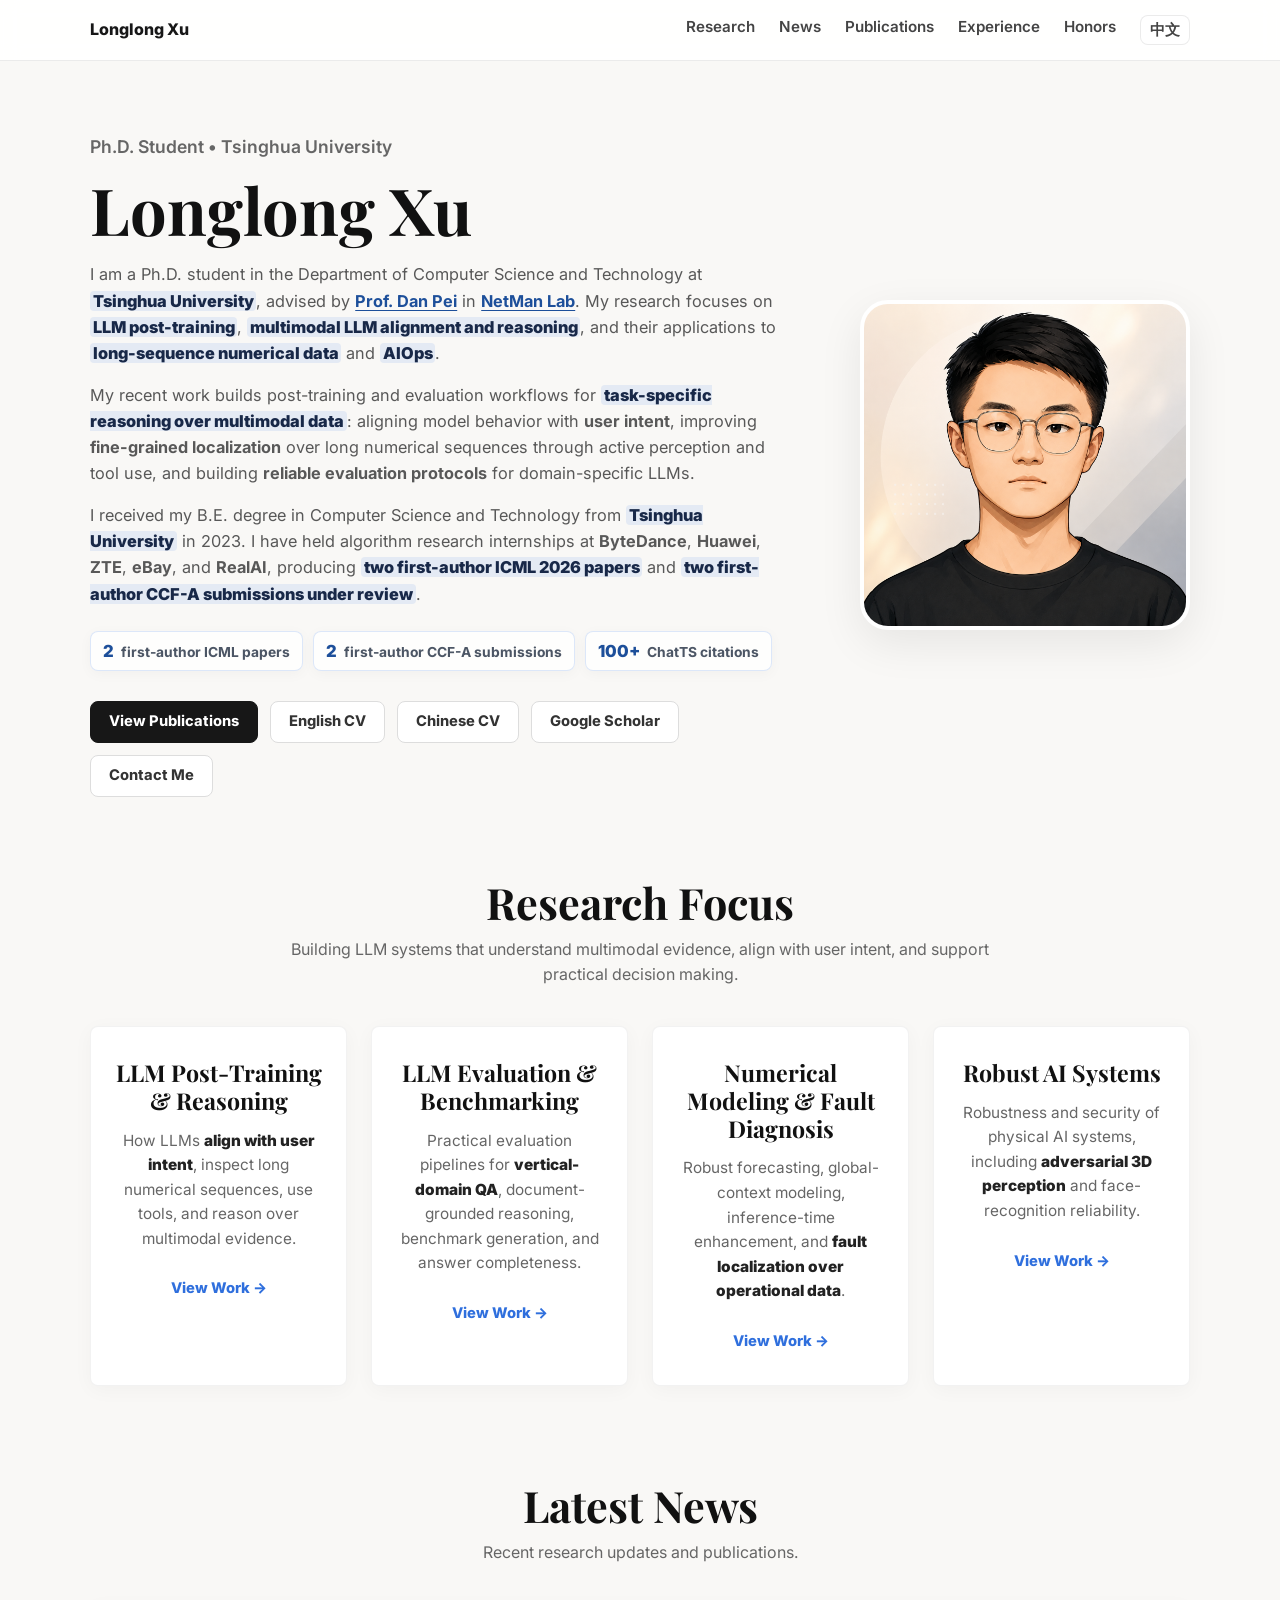
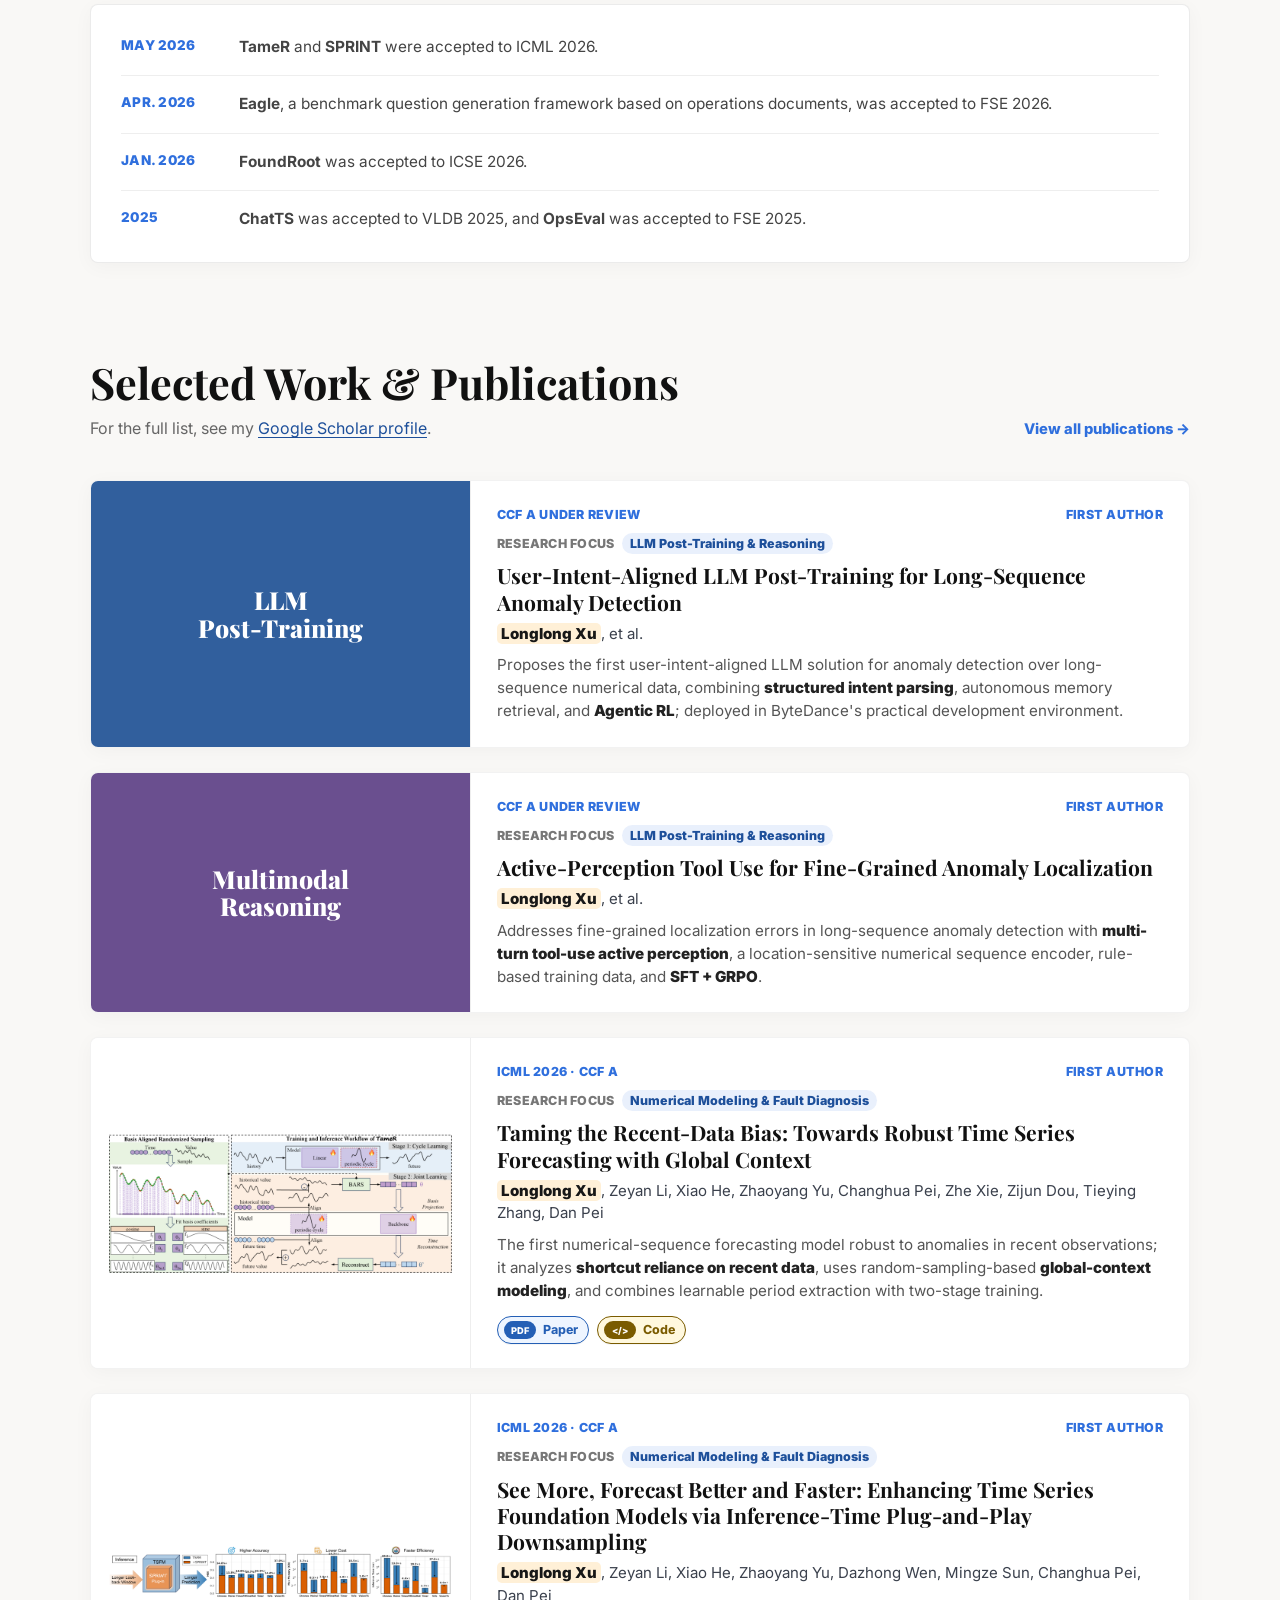
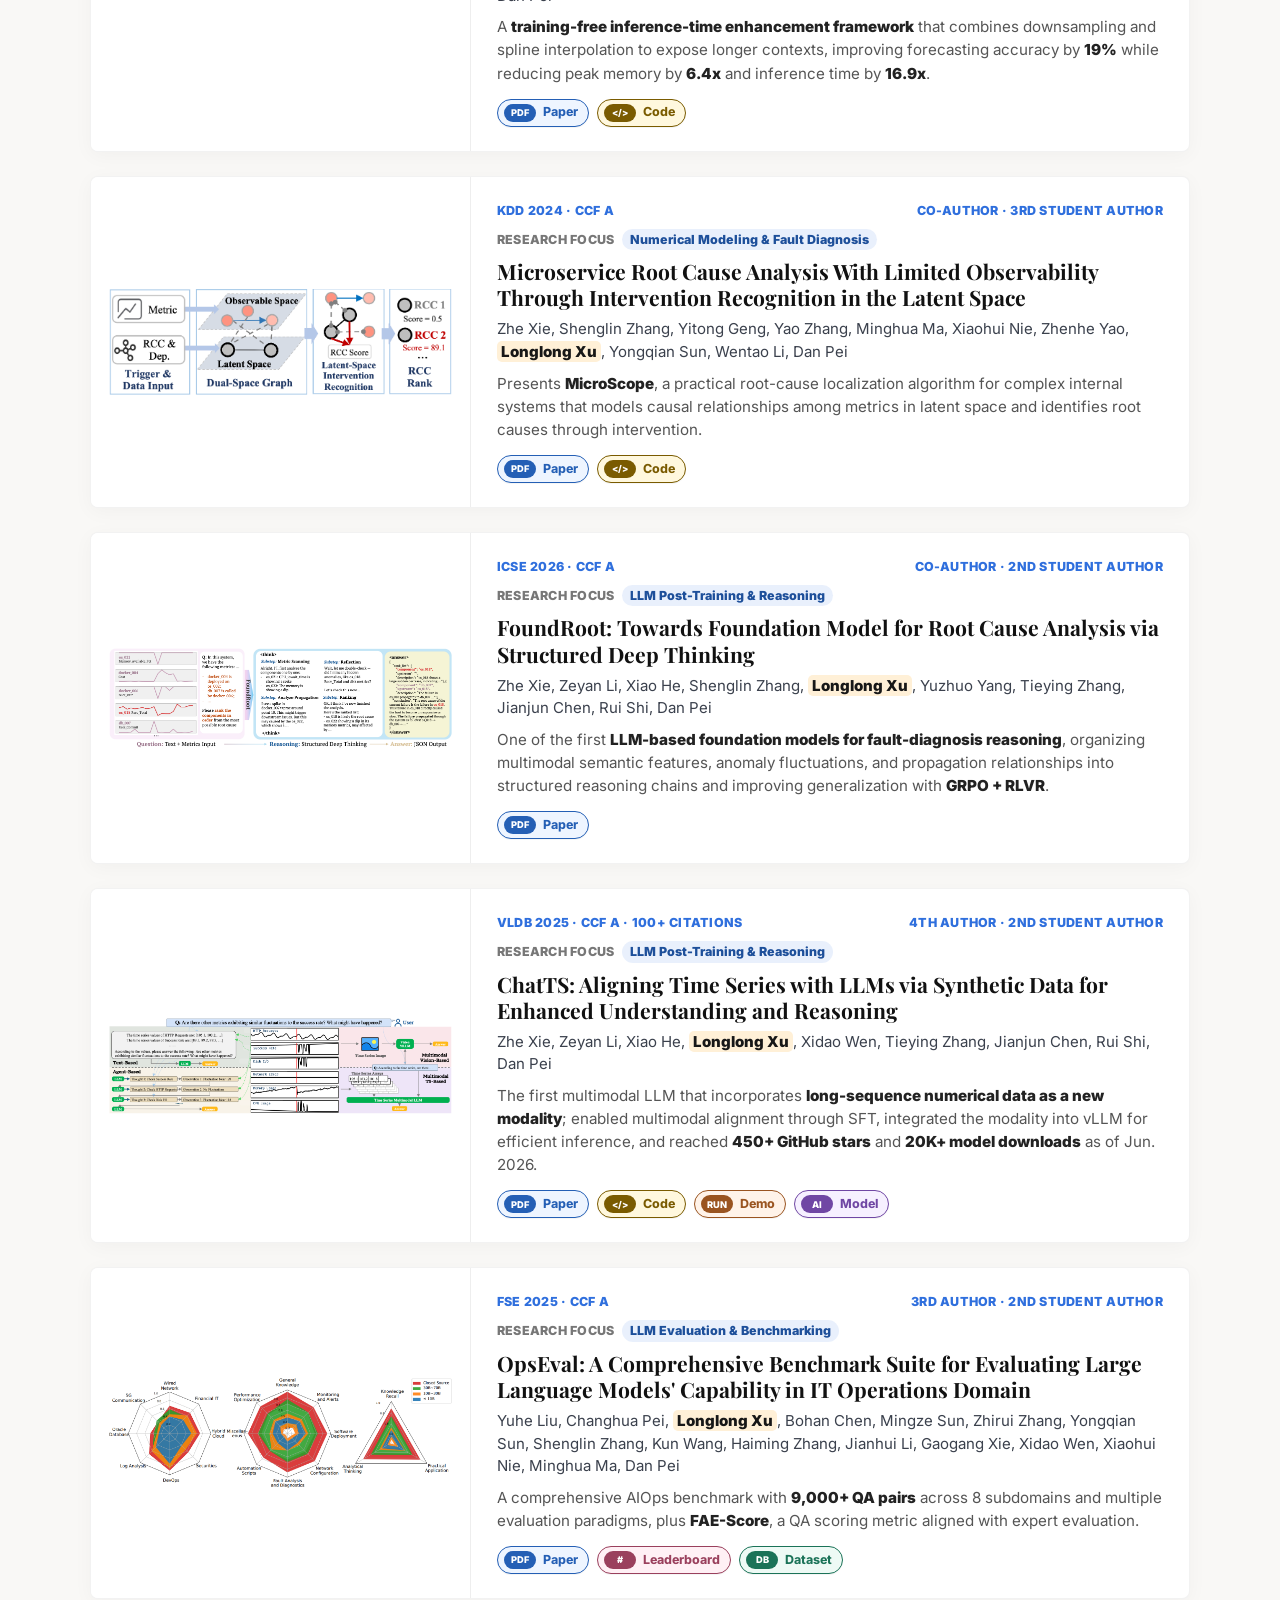
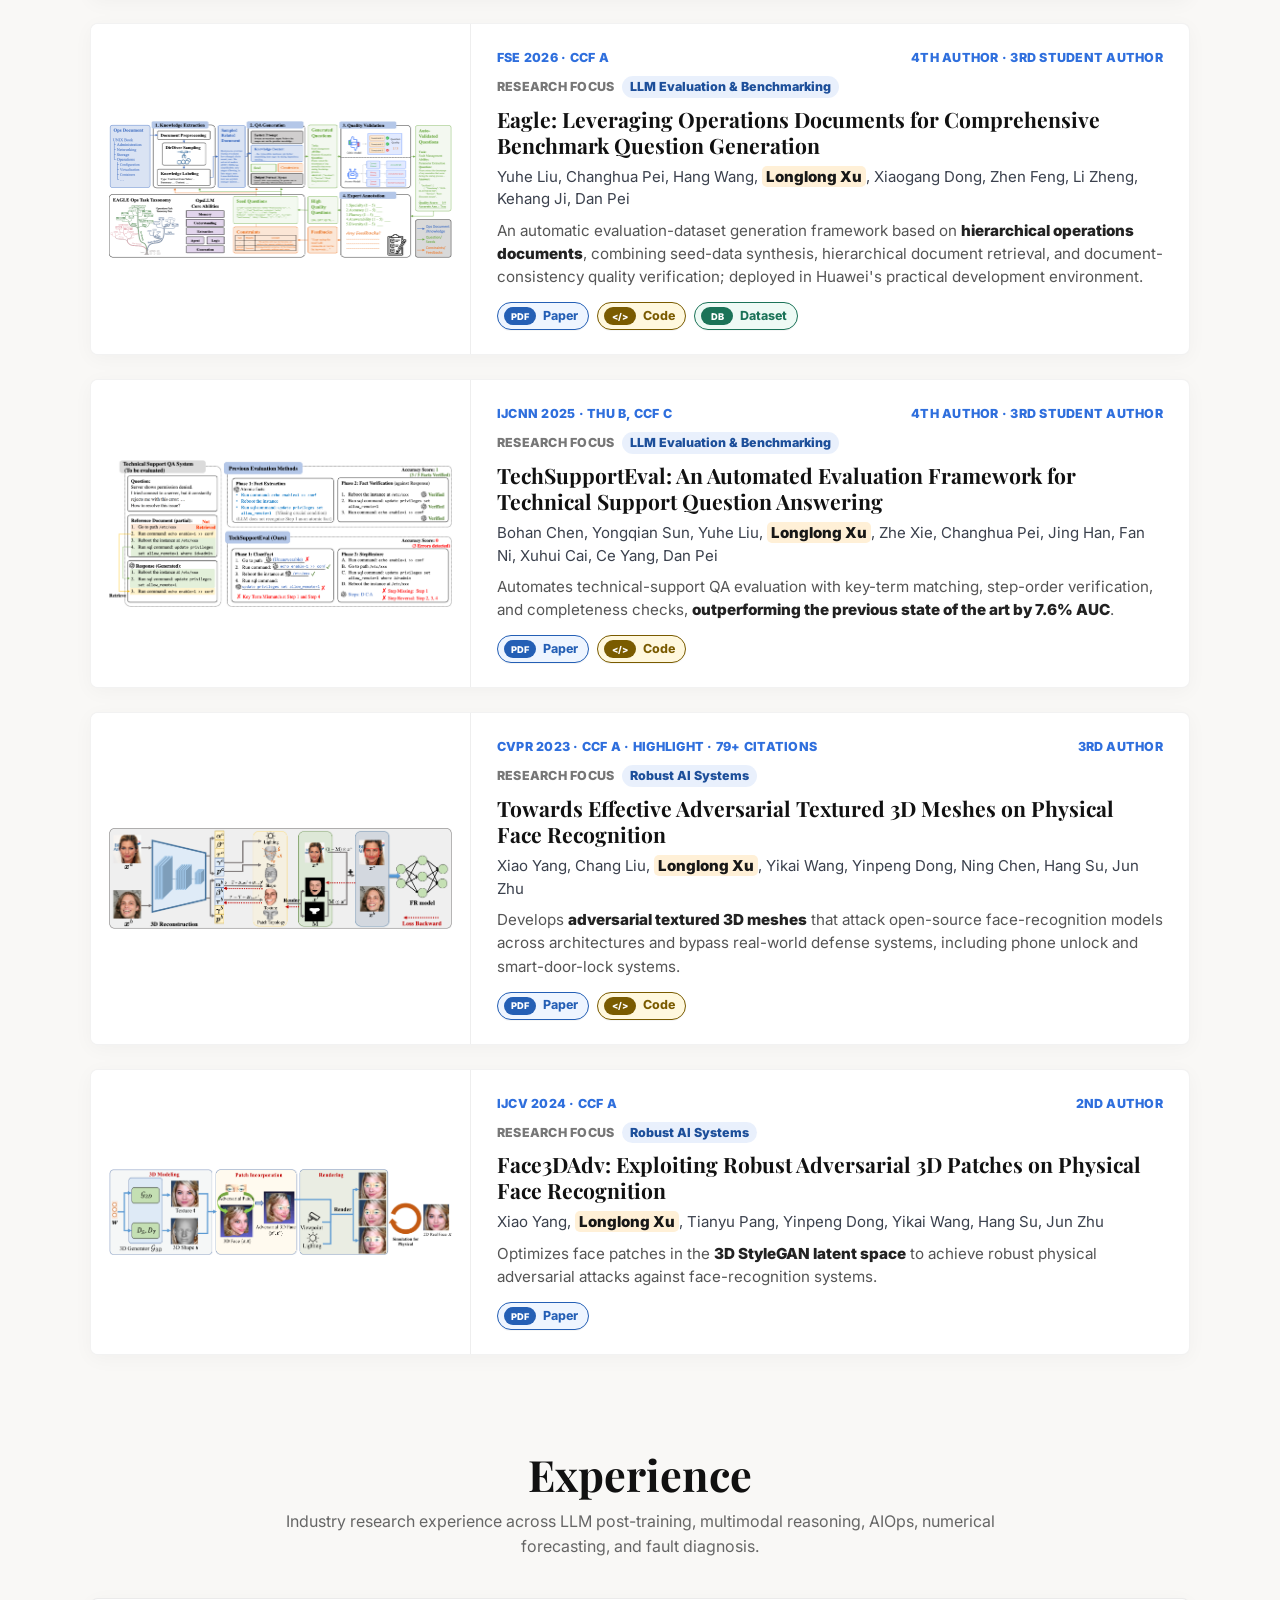
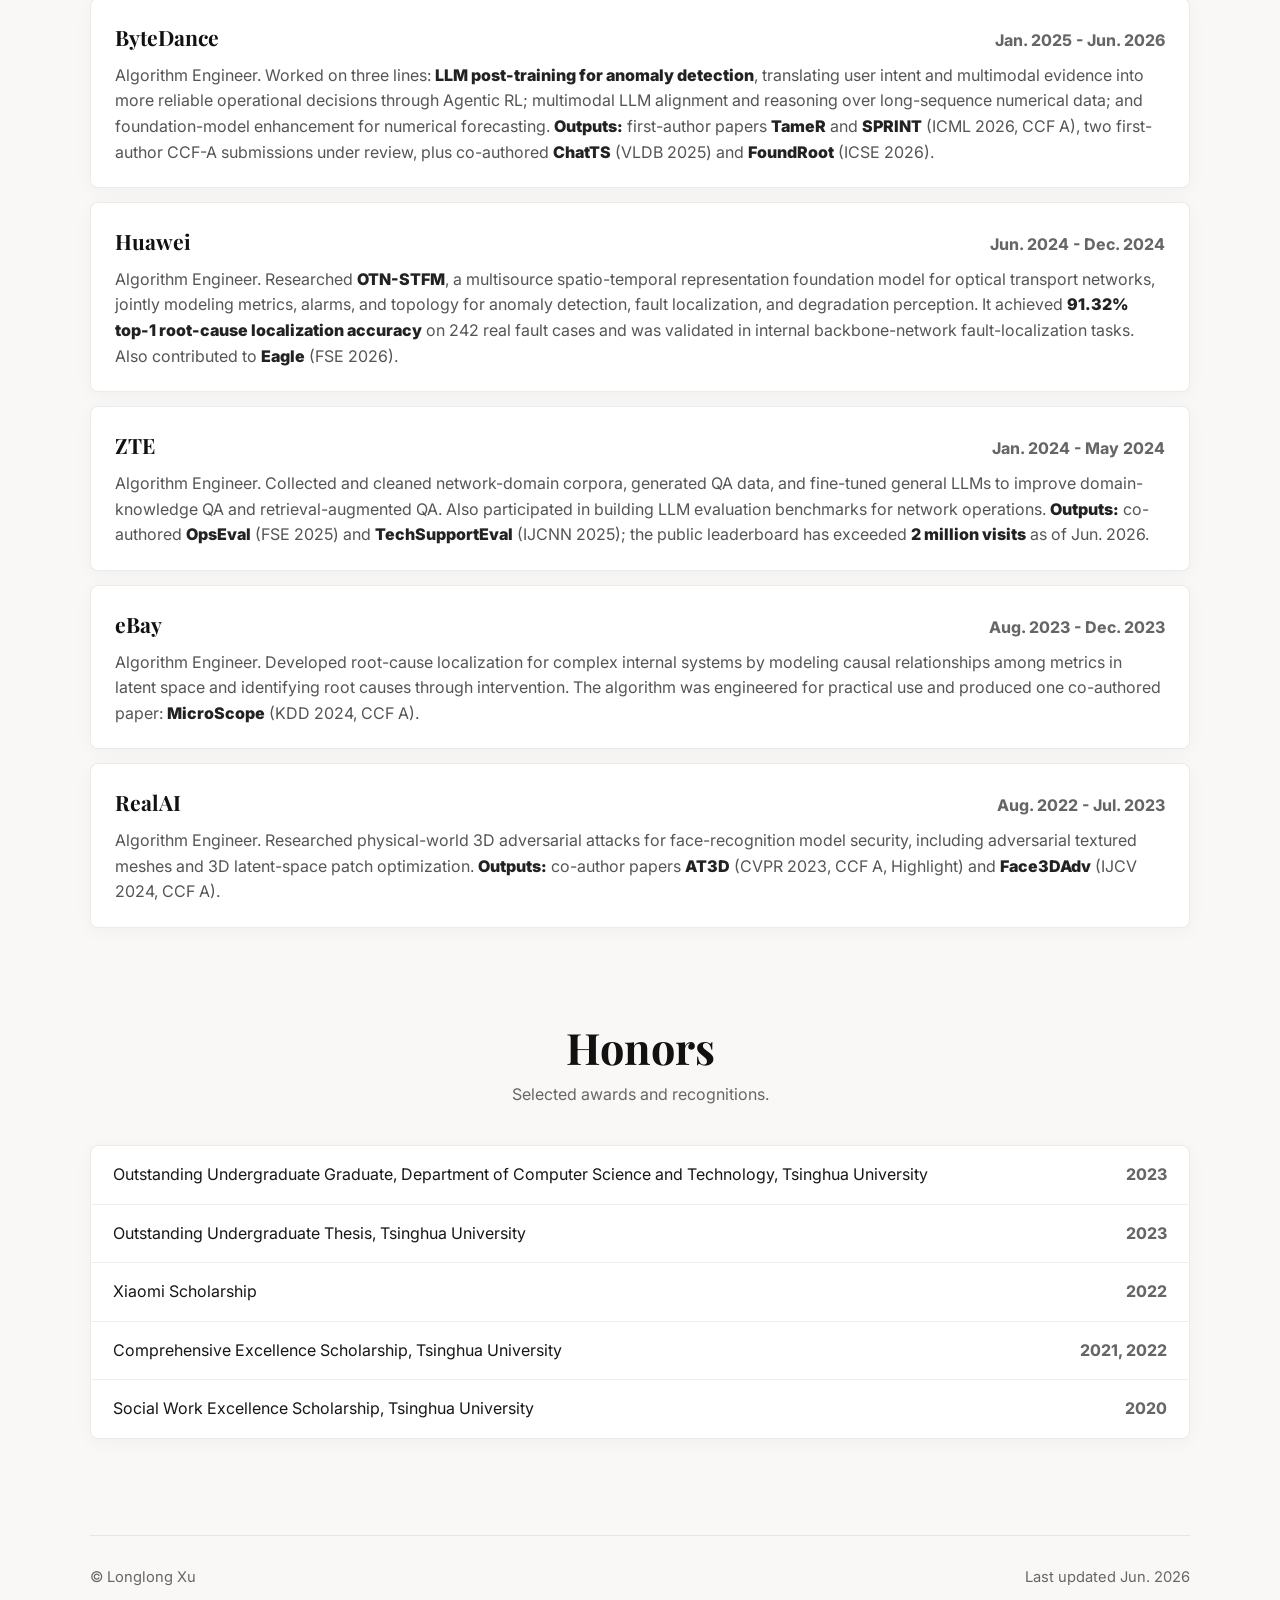
==== index.html @ ac1cf2df "Refine profile wording against resume" ====
<!doctype html>
<html lang="en">
  <head>
    <meta charset="utf-8" />
    <meta name="viewport" content="width=device-width, initial-scale=1" />
    <title>Longlong Xu - Homepage</title>
    <meta
      name="description"
      content="Longlong Xu is a Ph.D. student at Tsinghua University and NetMan Lab, advised by Prof. Dan Pei, working on LLM post-training, multimodal LLM alignment and reasoning, long-sequence numerical data, and AIOps."
    />
    <link rel="preconnect" href="https://fonts.googleapis.com" />
    <link rel="preconnect" href="https://fonts.gstatic.com" crossorigin />
    <link href="https://fonts.googleapis.com/css2?family=Inter:wght@400;500;600;700;800&amp;family=Playfair+Display:wght@700;800;900&amp;display=swap" rel="stylesheet" />
    <link rel="stylesheet" href="styles.css?v=20260619-1" />
  </head>
  <body>
    <header class="site-header">
      <div class="nav-shell">
        <a class="brand" href="#top" aria-label="Longlong Xu home">Longlong Xu</a>
        <nav class="nav" aria-label="Primary navigation">
          <a href="#research">Research</a>
          <a href="#news">News</a>
          <a href="#publications">Publications</a>
          <a href="#experience">Experience</a>
          <a href="#honors">Honors</a>
          <a class="lang-link" href="zh.html">中文</a>
        </nav>
      </div>
    </header>

    <main id="top" class="container">
      <section class="hero">
        <div class="hero-text">
          <span class="hero-subtitle">Ph.D. Student • Tsinghua University</span>
          <h1>Longlong Xu</h1>
          <p class="hero-bio">
            I am a Ph.D. student in the Department of Computer Science and Technology at <strong class="highlight">Tsinghua University</strong>, advised by
            <a href="https://netman.aiops.org/~peidan/"><strong>Prof. Dan Pei</strong></a> in
            <a href="https://netman.aiops.org/"><strong>NetMan Lab</strong></a>. My research focuses on <strong class="highlight">LLM post-training</strong>, <strong class="highlight">multimodal LLM alignment and reasoning</strong>, and their applications to <strong class="highlight">long-sequence numerical data</strong> and <strong class="highlight">AIOps</strong>.
          </p>
          <p class="hero-bio">
            My recent work builds post-training and evaluation workflows for <strong class="highlight">task-specific reasoning over multimodal data</strong>: aligning model behavior with <strong>user intent</strong>, improving <strong>fine-grained localization</strong> over long numerical sequences through active perception and tool use, and building <strong>reliable evaluation protocols</strong> for domain-specific LLMs.
          </p>
          <p class="hero-bio">
            I received my B.E. degree in Computer Science and Technology from <strong class="highlight">Tsinghua University</strong> in 2023. I have held algorithm research internships at <strong>ByteDance</strong>, <strong>Huawei</strong>, <strong>ZTE</strong>, <strong>eBay</strong>, and <strong>RealAI</strong>, producing <strong class="highlight">two first-author ICML 2026 papers</strong> and <strong class="highlight">two first-author CCF-A submissions under review</strong>.
          </p>
          <div class="hero-metrics" aria-label="Research highlights">
            <span><strong>2</strong> first-author ICML papers</span>
            <span><strong>2</strong> first-author CCF-A submissions</span>
            <span><strong>100+</strong> ChatTS citations</span>
          </div>
          <div class="hero-links" aria-label="Profile links">
            <a class="button primary" href="#publications">View Publications</a>
            <a class="button" href="assets/XuLonglong-en_US.pdf">English CV</a>
            <a class="button" href="assets/Xulonglong_zh_CN.pdf">Chinese CV</a>
            <a class="button" href="https://scholar.google.com/citations?user=f_3R4qEAAAAJ&amp;hl=en">Google Scholar</a>
            <a class="button" href="mailto:xll2621922727@gmail.com">Contact Me</a>
          </div>
        </div>
        <figure class="hero-image">
          <img src="assets/avatar.png" alt="Longlong Xu profile photo." />
        </figure>
      </section>

      <section id="research" class="section">
        <div class="section-header research-header">
          <div class="research-copy">
            <h2>Research Focus</h2>
            <p>Building LLM systems that understand multimodal evidence, align with user intent, and support practical decision making.</p>
          </div>
        </div>
        <div class="pillars-grid">
          <article class="pillar-card">
            <h3>LLM Post-Training &amp; Reasoning</h3>
            <p>How LLMs <strong>align with user intent</strong>, inspect long numerical sequences, use tools, and reason over multimodal evidence.</p>
            <a class="pillar-link" href="#pub-post-training">View Work →</a>
          </article>
          <article class="pillar-card">
            <h3>LLM Evaluation &amp; Benchmarking</h3>
            <p>Practical evaluation pipelines for <strong>vertical-domain QA</strong>, document-grounded reasoning, benchmark generation, and answer completeness.</p>
            <a class="pillar-link" href="#pub-llm-evaluation">View Work →</a>
          </article>
          <article class="pillar-card">
            <h3>Numerical Modeling &amp; Fault Diagnosis</h3>
            <p>Robust forecasting, global-context modeling, inference-time enhancement, and <strong>fault localization over operational data</strong>.</p>
            <a class="pillar-link" href="#pub-long-sequence">View Work →</a>
          </article>
          <article class="pillar-card">
            <h3>Robust AI Systems</h3>
            <p>Robustness and security of physical AI systems, including <strong>adversarial 3D perception</strong> and face-recognition reliability.</p>
            <a class="pillar-link" href="#pub-robust-ai">View Work →</a>
          </article>
        </div>
      </section>

      <section id="news" class="section">
        <div class="section-header">
          <h2>Latest News</h2>
          <p>Recent research updates and publications.</p>
        </div>
        <div class="news-box">
          <div class="news-item">
            <span class="news-date">May 2026</span>
            <span class="news-content"><strong>TameR</strong> and <strong>SPRINT</strong> were accepted to ICML 2026.</span>
          </div>
          <div class="news-item">
            <span class="news-date">Apr. 2026</span>
            <span class="news-content"><strong>Eagle</strong>, a benchmark question generation framework based on operations documents, was accepted to FSE 2026.</span>
          </div>
          <div class="news-item">
            <span class="news-date">Jan. 2026</span>
            <span class="news-content"><strong>FoundRoot</strong> was accepted to ICSE 2026.</span>
          </div>
          <div class="news-item">
            <span class="news-date">2025</span>
            <span class="news-content"><strong>ChatTS</strong> was accepted to VLDB 2025, and <strong>OpsEval</strong> was accepted to FSE 2025.</span>
          </div>
        </div>
      </section>

      <section id="publications" class="section">
        <div class="section-header split">
          <div>
            <h2>Selected Work &amp; Publications</h2>
            <p>For the full list, see my <a href="https://scholar.google.com/citations?user=f_3R4qEAAAAJ&amp;hl=en">Google Scholar profile</a>.</p>
          </div>
          <a class="section-action" href="https://scholar.google.com/citations?user=f_3R4qEAAAAJ&amp;hl=en">View all publications →</a>
        </div>

        <div class="paper-list">
          <article class="paper-card" id="pub-post-training">
            <div class="card-thumb tone-blue"><span>LLM<br />Post-Training</span></div>
            <div class="card-content">
              <div class="meta-row"><span>CCF A under review</span><span>First author</span></div>
              <p class="focus-line"><span>Research Focus</span><a href="#research">LLM Post-Training &amp; Reasoning</a></p>
              <h3>User-Intent-Aligned LLM Post-Training for Long-Sequence Anomaly Detection</h3>
              <p class="authors"><strong class="me">Longlong Xu</strong>, et al.</p>
              <p class="paper-desc">Proposes the first user-intent-aligned LLM solution for anomaly detection over long-sequence numerical data, combining <strong>structured intent parsing</strong>, autonomous memory retrieval, and <strong>Agentic RL</strong>; deployed in ByteDance's practical development environment.</p>
            </div>
          </article>

          <article class="paper-card">
            <div class="card-thumb tone-purple"><span>Multimodal<br />Reasoning</span></div>
            <div class="card-content">
              <div class="meta-row"><span>CCF A under review</span><span>First author</span></div>
              <p class="focus-line"><span>Research Focus</span><a href="#research">LLM Post-Training &amp; Reasoning</a></p>
              <h3>Active-Perception Tool Use for Fine-Grained Anomaly Localization</h3>
              <p class="authors"><strong class="me">Longlong Xu</strong>, et al.</p>
              <p class="paper-desc">Addresses fine-grained localization errors in long-sequence anomaly detection with <strong>multi-turn tool-use active perception</strong>, a location-sensitive numerical sequence encoder, rule-based training data, and <strong>SFT + GRPO</strong>.</p>
            </div>
          </article>

          <article class="paper-card" id="pub-long-sequence">
            <div class="card-thumb"><img src="assets/publications/generated/tamer.png" alt="TameR paper figure." /></div>
            <div class="card-content">
              <div class="meta-row"><span>ICML 2026 · CCF A</span><span>First author</span></div>
              <p class="focus-line"><span>Research Focus</span><a href="#research">Numerical Modeling &amp; Fault Diagnosis</a></p>
              <h3>Taming the Recent-Data Bias: Towards Robust Time Series Forecasting with Global Context</h3>
              <p class="authors"><strong class="me">Longlong Xu</strong>, Zeyan Li, Xiao He, Zhaoyang Yu, Changhua Pei, Zhe Xie, Zijun Dou, Tieying Zhang, Dan Pei</p>
              <p class="paper-desc">The first numerical-sequence forecasting model robust to anomalies in recent observations; it analyzes <strong>shortcut reliance on recent data</strong>, uses random-sampling-based <strong>global-context modeling</strong>, and combines learnable period extraction with two-stage training.</p>
              <p class="pub-links"><a class="link-paper" href="https://netman.aiops.org/wp-content/uploads/2026/05/ICML26_TameR_20260520.pdf">Paper</a><a class="link-code" href="https://github.com/NetManAIOps/TameR">Code</a></p>
            </div>
          </article>

          <article class="paper-card">
            <div class="card-thumb"><img src="assets/publications/generated/sprint.png" alt="SPRINT paper figure." /></div>
            <div class="card-content">
              <div class="meta-row"><span>ICML 2026 · CCF A</span><span>First author</span></div>
              <p class="focus-line"><span>Research Focus</span><a href="#research">Numerical Modeling &amp; Fault Diagnosis</a></p>
              <h3>See More, Forecast Better and Faster: Enhancing Time Series Foundation Models via Inference-Time Plug-and-Play Downsampling</h3>
              <p class="authors"><strong class="me">Longlong Xu</strong>, Zeyan Li, Xiao He, Zhaoyang Yu, Dazhong Wen, Mingze Sun, Changhua Pei, Dan Pei</p>
              <p class="paper-desc">A <strong>training-free inference-time enhancement framework</strong> that combines downsampling and spline interpolation to expose longer contexts, improving forecasting accuracy by <strong>19%</strong> while reducing peak memory by <strong>6.4x</strong> and inference time by <strong>16.9x</strong>.</p>
              <p class="pub-links"><a class="link-paper" href="https://netman.aiops.org/wp-content/uploads/2026/05/ICML26_SPRINT_20260522.pdf">Paper</a><a class="link-code" href="https://github.com/NetManAIOps/SPRINT">Code</a></p>
            </div>
          </article>

          <article class="paper-card">
            <div class="card-thumb"><img src="assets/publications/generated/latentscope.png" alt="MicroScope root-cause localization framework figure." /></div>
            <div class="card-content">
              <div class="meta-row"><span>KDD 2024 · CCF A</span><span>Co-author · 3rd student author</span></div>
              <p class="focus-line"><span>Research Focus</span><a href="#research">Numerical Modeling &amp; Fault Diagnosis</a></p>
              <h3>Microservice Root Cause Analysis With Limited Observability Through Intervention Recognition in the Latent Space</h3>
              <p class="authors">Zhe Xie, Shenglin Zhang, Yitong Geng, Yao Zhang, Minghua Ma, Xiaohui Nie, Zhenhe Yao, <strong class="me">Longlong Xu</strong>, Yongqian Sun, Wentao Li, Dan Pei</p>
              <p class="paper-desc">Presents <strong>MicroScope</strong>, a practical root-cause localization algorithm for complex internal systems that models causal relationships among metrics in latent space and identifies root causes through intervention.</p>
              <p class="pub-links"><a class="link-paper" href="https://netman.aiops.org/wp-content/uploads/2024/07/LatentScope_CameraReady_final.pdf">Paper</a><a class="link-code" href="https://github.com/NetManAIOps/LatentScope">Code</a></p>
            </div>
          </article>

          <article class="paper-card">
            <div class="card-thumb"><img src="assets/publications/generated/foundroot.png" alt="FoundRoot structured deep thinking figure." /></div>
            <div class="card-content">
              <div class="meta-row"><span>ICSE 2026 · CCF A</span><span>Co-author · 2nd student author</span></div>
              <p class="focus-line"><span>Research Focus</span><a href="#research">LLM Post-Training &amp; Reasoning</a></p>
              <h3>FoundRoot: Towards Foundation Model for Root Cause Analysis via Structured Deep Thinking</h3>
              <p class="authors">Zhe Xie, Zeyan Li, Xiao He, Shenglin Zhang, <strong class="me">Longlong Xu</strong>, Yuzhuo Yang, Tieying Zhang, Jianjun Chen, Rui Shi, Dan Pei</p>
              <p class="paper-desc">One of the first <strong>LLM-based foundation models for fault-diagnosis reasoning</strong>, organizing multimodal semantic features, anomaly fluctuations, and propagation relationships into structured reasoning chains and improving generalization with <strong>GRPO + RLVR</strong>.</p>
              <p class="pub-links"><a class="link-paper" href="https://netman.aiops.org/wp-content/uploads/2026/01/foundroot_camera_ready.pdf">Paper</a></p>
            </div>
          </article>

          <article class="paper-card">
            <div class="card-thumb"><img src="assets/publications/generated/chatts.png" alt="ChatTS time-series multimodal LLM figure." /></div>
            <div class="card-content">
              <div class="meta-row"><span>VLDB 2025 · CCF A · 100+ citations</span><span>4th author · 2nd student author</span></div>
              <p class="focus-line"><span>Research Focus</span><a href="#research">LLM Post-Training &amp; Reasoning</a></p>
              <h3>ChatTS: Aligning Time Series with LLMs via Synthetic Data for Enhanced Understanding and Reasoning</h3>
              <p class="authors">Zhe Xie, Zeyan Li, Xiao He, <strong class="me">Longlong Xu</strong>, Xidao Wen, Tieying Zhang, Jianjun Chen, Rui Shi, Dan Pei</p>
              <p class="paper-desc">The first multimodal LLM that incorporates <strong>long-sequence numerical data as a new modality</strong>; enabled multimodal alignment through SFT, integrated the modality into vLLM for efficient inference, and reached <strong>450+ GitHub stars</strong> and <strong>20K+ model downloads</strong> as of Jun. 2026.</p>
              <p class="pub-links"><a class="link-paper" href="https://netman.aiops.org/wp-content/uploads/2025/05/VLDB_2025_Camera_Ready-1.pdf">Paper</a><a class="link-code" href="https://github.com/NetManAIOps/ChatTS">Code</a><a class="link-demo" href="https://huggingface.co/spaces/xiezhe22/ChatTS">Demo</a><a class="link-model" href="https://huggingface.co/bytedance-research/ChatTS-14B">Model</a></p>
            </div>
          </article>

          <article class="paper-card" id="pub-llm-evaluation">
            <div class="card-thumb"><img src="assets/publications/generated/opseval.png" alt="OpsEval framework figure." /></div>
            <div class="card-content">
              <div class="meta-row"><span>FSE 2025 · CCF A</span><span>3rd author · 2nd student author</span></div>
              <p class="focus-line"><span>Research Focus</span><a href="#research">LLM Evaluation &amp; Benchmarking</a></p>
              <h3>OpsEval: A Comprehensive Benchmark Suite for Evaluating Large Language Models' Capability in IT Operations Domain</h3>
              <p class="authors">Yuhe Liu, Changhua Pei, <strong class="me">Longlong Xu</strong>, Bohan Chen, Mingze Sun, Zhirui Zhang, Yongqian Sun, Shenglin Zhang, Kun Wang, Haiming Zhang, Jianhui Li, Gaogang Xie, Xidao Wen, Xiaohui Nie, Minghua Ma, Dan Pei</p>
              <p class="paper-desc">A comprehensive AIOps benchmark with <strong>9,000+ QA pairs</strong> across 8 subdomains and multiple evaluation paradigms, plus <strong>FAE-Score</strong>, a QA scoring metric aligned with expert evaluation.</p>
              <p class="pub-links"><a class="link-paper" href="https://netman.aiops.org/wp-content/uploads/2025/04/OpsEval_FSE_0421.pdf">Paper</a><a class="link-leaderboard" href="https://opseval.cstcloud.cn/v2">Leaderboard</a><a class="link-data" href="https://github.com/NetManAIOps/OpsEval-Datasets">Dataset</a></p>
            </div>
          </article>

          <article class="paper-card">
            <div class="card-thumb"><img src="assets/publications/generated/eagle.png" alt="Eagle benchmark generation framework figure." /></div>
            <div class="card-content">
              <div class="meta-row"><span>FSE 2026 · CCF A</span><span>4th author · 3rd student author</span></div>
              <p class="focus-line"><span>Research Focus</span><a href="#research">LLM Evaluation &amp; Benchmarking</a></p>
              <h3>Eagle: Leveraging Operations Documents for Comprehensive Benchmark Question Generation</h3>
              <p class="authors">Yuhe Liu, Changhua Pei, Hang Wang, <strong class="me">Longlong Xu</strong>, Xiaogang Dong, Zhen Feng, Li Zheng, Kehang Ji, Dan Pei</p>
              <p class="paper-desc">An automatic evaluation-dataset generation framework based on <strong>hierarchical operations documents</strong>, combining seed-data synthesis, hierarchical document retrieval, and document-consistency quality verification; deployed in Huawei's practical development environment.</p>
              <p class="pub-links"><a class="link-paper" href="https://netman.aiops.org/wp-content/uploads/2026/04/Eagle__FSE_indu_camera_ready_0326.pdf">Paper</a><a class="link-code" href="https://github.com/NickLennonLiu/eagle_code">Code</a><a class="link-data" href="https://github.com/NickLennonLiu/eagle_data">Dataset</a></p>
            </div>
          </article>

          <article class="paper-card">
            <div class="card-thumb"><img src="assets/publications/generated/techsupporteval.png" alt="TechSupportEval comparison figure." /></div>
            <div class="card-content">
              <div class="meta-row"><span>IJCNN 2025 · THU B, CCF C</span><span>4th author · 3rd student author</span></div>
              <p class="focus-line"><span>Research Focus</span><a href="#research">LLM Evaluation &amp; Benchmarking</a></p>
              <h3>TechSupportEval: An Automated Evaluation Framework for Technical Support Question Answering</h3>
              <p class="authors">Bohan Chen, Yongqian Sun, Yuhe Liu, <strong class="me">Longlong Xu</strong>, Zhe Xie, Changhua Pei, Jing Han, Fan Ni, Xuhui Cai, Ce Yang, Dan Pei</p>
              <p class="paper-desc">Automates technical-support QA evaluation with key-term matching, step-order verification, and completeness checks, <strong>outperforming the previous state of the art by 7.6% AUC</strong>.</p>
              <p class="pub-links"><a class="link-paper" href="https://netman.aiops.org/wp-content/uploads/2025/09/TechSupportEval.pdf">Paper</a><a class="link-code" href="https://github.com/NetManAIOps/TechSupportEval">Code</a></p>
            </div>
          </article>

          <article class="paper-card" id="pub-robust-ai">
            <div class="card-thumb"><img src="assets/publications/generated/at3d.png" alt="Adversarial textured 3D meshes framework figure." /></div>
            <div class="card-content">
              <div class="meta-row"><span>CVPR 2023 · CCF A · Highlight · 79+ citations</span><span>3rd author</span></div>
              <p class="focus-line"><span>Research Focus</span><a href="#research">Robust AI Systems</a></p>
              <h3>Towards Effective Adversarial Textured 3D Meshes on Physical Face Recognition</h3>
              <p class="authors">Xiao Yang, Chang Liu, <strong class="me">Longlong Xu</strong>, Yikai Wang, Yinpeng Dong, Ning Chen, Hang Su, Jun Zhu</p>
              <p class="paper-desc">Develops <strong>adversarial textured 3D meshes</strong> that attack open-source face-recognition models across architectures and bypass real-world defense systems, including phone unlock and smart-door-lock systems.</p>
              <p class="pub-links"><a class="link-paper" href="https://arxiv.org/pdf/2303.15818">Paper</a><a class="link-code" href="https://github.com/thu-ml/AT3D">Code</a></p>
            </div>
          </article>

          <article class="paper-card">
            <div class="card-thumb"><img src="assets/publications/generated/face3dadv.png" alt="Overall simulation framework for developing physical attacks figure." /></div>
            <div class="card-content">
              <div class="meta-row"><span>IJCV 2024 · CCF A</span><span>2nd author</span></div>
              <p class="focus-line"><span>Research Focus</span><a href="#research">Robust AI Systems</a></p>
              <h3>Face3DAdv: Exploiting Robust Adversarial 3D Patches on Physical Face Recognition</h3>
              <p class="authors">Xiao Yang, <strong class="me">Longlong Xu</strong>, Tianyu Pang, Yinpeng Dong, Yikai Wang, Hang Su, Jun Zhu</p>
              <p class="paper-desc">Optimizes face patches in the <strong>3D StyleGAN latent space</strong> to achieve robust physical adversarial attacks against face-recognition systems.</p>
              <p class="pub-links"><a class="link-paper" href="https://link.springer.com/article/10.1007/s11263-024-02177-6">Paper</a></p>
            </div>
          </article>
        </div>
      </section>

      <section id="experience" class="section">
        <div class="section-header">
          <h2>Experience</h2>
            <p>Industry research experience across LLM post-training, multimodal reasoning, AIOps, numerical forecasting, and fault diagnosis.</p>
        </div>
        <div class="experience-list">
          <article>
            <div class="row-heading"><h3>ByteDance</h3><span>Jan. 2025 - Jun. 2026</span></div>
            <p>Algorithm Engineer. Worked on three lines: <strong>LLM post-training for anomaly detection</strong>, translating user intent and multimodal evidence into more reliable operational decisions through Agentic RL; multimodal LLM alignment and reasoning over long-sequence numerical data; and foundation-model enhancement for numerical forecasting. <strong>Outputs:</strong> first-author papers <strong>TameR</strong> and <strong>SPRINT</strong> (ICML 2026, CCF A), two first-author CCF-A submissions under review, plus co-authored <strong>ChatTS</strong> (VLDB 2025) and <strong>FoundRoot</strong> (ICSE 2026).</p>
          </article>
          <article>
            <div class="row-heading"><h3>Huawei</h3><span>Jun. 2024 - Dec. 2024</span></div>
            <p>Algorithm Engineer. Researched <strong>OTN-STFM</strong>, a multisource spatio-temporal representation foundation model for optical transport networks, jointly modeling metrics, alarms, and topology for anomaly detection, fault localization, and degradation perception. It achieved <strong>91.32% top-1 root-cause localization accuracy</strong> on 242 real fault cases and was validated in internal backbone-network fault-localization tasks. Also contributed to <strong>Eagle</strong> (FSE 2026).</p>
          </article>
          <article>
            <div class="row-heading"><h3>ZTE</h3><span>Jan. 2024 - May 2024</span></div>
            <p>Algorithm Engineer. Collected and cleaned network-domain corpora, generated QA data, and fine-tuned general LLMs to improve domain-knowledge QA and retrieval-augmented QA. Also participated in building LLM evaluation benchmarks for network operations. <strong>Outputs:</strong> co-authored <strong>OpsEval</strong> (FSE 2025) and <strong>TechSupportEval</strong> (IJCNN 2025); the public leaderboard has exceeded <strong>2 million visits</strong> as of Jun. 2026.</p>
          </article>
          <article>
            <div class="row-heading"><h3>eBay</h3><span>Aug. 2023 - Dec. 2023</span></div>
            <p>Algorithm Engineer. Developed root-cause localization for complex internal systems by modeling causal relationships among metrics in latent space and identifying root causes through intervention. The algorithm was engineered for practical use and produced one co-authored paper: <strong>MicroScope</strong> (KDD 2024, CCF A).</p>
          </article>
          <article>
            <div class="row-heading"><h3>RealAI</h3><span>Aug. 2022 - Jul. 2023</span></div>
            <p>Algorithm Engineer. Researched physical-world 3D adversarial attacks for face-recognition model security, including adversarial textured meshes and 3D latent-space patch optimization. <strong>Outputs:</strong> co-author papers <strong>AT3D</strong> (CVPR 2023, CCF A, Highlight) and <strong>Face3DAdv</strong> (IJCV 2024, CCF A).</p>
          </article>
        </div>
      </section>

      <section id="honors" class="section">
        <div class="section-header">
          <h2>Honors</h2>
          <p>Selected awards and recognitions.</p>
        </div>
        <ul class="honors-list">
          <li><span>Outstanding Undergraduate Graduate, Department of Computer Science and Technology, Tsinghua University</span><time>2023</time></li>
          <li><span>Outstanding Undergraduate Thesis, Tsinghua University</span><time>2023</time></li>
          <li><span>Xiaomi Scholarship</span><time>2022</time></li>
          <li><span>Comprehensive Excellence Scholarship, Tsinghua University</span><time>2021, 2022</time></li>
          <li><span>Social Work Excellence Scholarship, Tsinghua University</span><time>2020</time></li>
        </ul>
      </section>
    </main>

    <footer class="footer">
      <span>© Longlong Xu</span>
      <span>Last updated Jun. 2026</span>
    </footer>
    <script defer src="assets/analytics.js?v=20260609-1"></script>
  </body>
</html>
---- styles.css ----
:root {
  color-scheme: light;
  --bg: #f9f8f6;
  --surface: #ffffff;
  --ink: #171717;
  --muted: #585858;
  --soft: #f1efeb;
  --line: rgba(0, 0, 0, 0.08);
  --accent: #2f6fdd;
  --accent-dark: #1d4f9a;
  --amber: #9a6417;
  --shadow-sm: 0 4px 20px rgba(0, 0, 0, 0.035);
  --shadow-hover: 0 14px 44px rgba(0, 0, 0, 0.08);
}

* {
  box-sizing: border-box;
}

html {
  scroll-behavior: smooth;
}

body {
  margin: 0;
  background: var(--bg);
  color: var(--ink);
  font-family: Inter, ui-sans-serif, system-ui, -apple-system, BlinkMacSystemFont, "Segoe UI", sans-serif;
  line-height: 1.6;
}

a {
  color: inherit;
  text-decoration: none;
  transition: color 0.18s ease, border-color 0.18s ease, background 0.18s ease, transform 0.18s ease, box-shadow 0.18s ease;
}

.hero-bio a,
.section-header p a {
  color: var(--accent-dark);
  text-decoration: underline;
  text-decoration-thickness: 0.08em;
  text-underline-offset: 0.18em;
}

h1,
h2,
h3,
p {
  margin-top: 0;
}

h1,
h2,
h3 {
  color: #111111;
  font-family: "Playfair Display", Georgia, serif;
  letter-spacing: 0;
}

.container {
  width: min(1100px, calc(100% - 40px));
  margin: 0 auto;
}

.site-header {
  position: sticky;
  top: 0;
  z-index: 100;
  background: rgba(255, 255, 255, 0.9);
  border-bottom: 1px solid var(--line);
  backdrop-filter: blur(10px);
}

.nav-shell {
  display: flex;
  align-items: center;
  justify-content: space-between;
  gap: 24px;
  width: min(1100px, calc(100% - 40px));
  margin: 0 auto;
  padding: 15px 0;
}

.brand {
  color: var(--ink);
  font-weight: 800;
  white-space: nowrap;
}

.nav {
  display: flex;
  flex-wrap: wrap;
  justify-content: flex-end;
  gap: 16px 24px;
  font-size: 0.95rem;
}

.nav a {
  color: #444444;
  font-weight: 600;
}

.nav a:hover {
  color: var(--accent);
}

.lang-link {
  padding: 2px 9px;
  border: 1px solid var(--line);
  border-radius: 8px;
  background: var(--surface);
}

.hero {
  display: flex;
  align-items: center;
  gap: 56px;
  min-height: 680px;
  padding: 72px 0 82px;
}

.hero-text {
  flex: 1.5;
}

.hero-subtitle {
  display: block;
  margin-bottom: 14px;
  color: #666666;
  font-size: 1.1rem;
  font-weight: 600;
}

.hero h1 {
  margin-bottom: 18px;
  font-size: 4.05rem;
  line-height: 1.05;
}

.hero-bio {
  max-width: 690px;
  margin-bottom: 16px;
  color: var(--muted);
  font-size: 1.02rem;
}

.highlight {
  display: inline;
  padding: 0 0.16em;
  border-radius: 4px;
  background: rgba(47, 111, 221, 0.1);
  color: #182848;
  font-weight: 850;
}

.hero-links {
  display: flex;
  flex-wrap: wrap;
  gap: 12px;
  margin-top: 30px;
}

.hero-metrics {
  display: flex;
  flex-wrap: wrap;
  gap: 10px;
  margin-top: 24px;
}

.hero-metrics span {
  display: inline-flex;
  align-items: baseline;
  gap: 7px;
  min-height: 38px;
  padding: 6px 12px;
  border: 1px solid rgba(47, 111, 221, 0.16);
  border-radius: 8px;
  background: rgba(255, 255, 255, 0.78);
  color: #4c5665;
  font-size: 0.86rem;
  font-weight: 720;
  box-shadow: 0 3px 14px rgba(20, 26, 32, 0.035);
}

.hero-metrics strong {
  color: var(--accent-dark);
  font-size: 1.04rem;
  font-weight: 850;
}

.button {
  display: inline-flex;
  align-items: center;
  justify-content: center;
  min-height: 42px;
  padding: 0 18px;
  border: 1px solid #dddddd;
  border-radius: 8px;
  background: var(--surface);
  color: #333333;
  font-size: 0.92rem;
  font-weight: 750;
}

.button.primary {
  background: var(--ink);
  border-color: var(--ink);
  color: #ffffff;
}

.button:hover {
  border-color: #333333;
  transform: translateY(-2px);
}

.button.primary:hover {
  background: #333333;
}

.hero-image {
  flex: 1;
  max-width: 330px;
  margin: 0;
  border: 4px solid #ffffff;
  border-radius: 28px;
  background: var(--surface);
  box-shadow: var(--shadow-hover);
  overflow: hidden;
}

.hero-image img {
  display: block;
  width: 100%;
  height: auto;
  aspect-ratio: 1 / 1;
  object-fit: cover;
}

.research-header {
  display: flex;
  align-items: center;
  justify-content: space-between;
  gap: 34px;
  max-width: none;
  text-align: left;
}

.research-copy {
  flex: 1;
  min-width: 0;
}

.research-copy h2 {
  margin-bottom: 10px;
}

.section {
  margin-bottom: 96px;
  scroll-margin-top: 88px;
}

.section-header {
  max-width: 760px;
  margin: 0 auto 38px;
  text-align: center;
}

.section-header.split {
  display: flex;
  align-items: end;
  justify-content: space-between;
  gap: 28px;
  max-width: none;
  text-align: left;
}

.section-header h2 {
  margin-bottom: 10px;
  font-size: 2.7rem;
  line-height: 1.1;
}

.section-header p {
  margin-bottom: 0;
  color: #666666;
  font-size: 1rem;
}

.section-action,
.pillar-link {
  color: var(--accent);
  font-size: 0.92rem;
  font-weight: 800;
  white-space: nowrap;
}

.section-action:hover,
.pillar-link:hover {
  color: var(--accent-dark);
  text-decoration: underline;
  text-underline-offset: 0.18em;
}

.pillars-grid {
  display: grid;
  grid-template-columns: repeat(auto-fit, minmax(230px, 1fr));
  gap: 24px;
}

.pillar-card {
  min-height: 240px;
  padding: 32px 24px;
  border: 1px solid rgba(0, 0, 0, 0.05);
  border-radius: 8px;
  background: var(--surface);
  box-shadow: var(--shadow-sm);
  text-align: center;
}

.pillar-card:hover,
.paper-card:hover,
.experience-list article:hover {
  box-shadow: var(--shadow-hover);
  transform: translateY(-3px);
}

.pillar-card h3 {
  margin-bottom: 14px;
  font-size: 1.45rem;
  line-height: 1.2;
}

.pillar-card p {
  margin-bottom: 24px;
  color: #666666;
  font-size: 0.96rem;
}

.news-box,
.experience-list article,
.honors-list {
  border: 1px solid var(--line);
  border-radius: 8px;
  background: var(--surface);
  box-shadow: var(--shadow-sm);
}

.news-box {
  padding: 30px;
}

.news-item {
  display: flex;
  gap: 22px;
  padding: 16px 0;
  border-bottom: 1px solid #eeeeee;
}

.news-item:first-child {
  padding-top: 0;
}

.news-item:last-child {
  padding-bottom: 0;
  border-bottom: 0;
}

.news-date {
  flex: 0 0 96px;
  color: var(--accent);
  font-size: 0.84rem;
  font-weight: 850;
  letter-spacing: 0.02em;
  text-transform: uppercase;
}

.news-content {
  color: #444444;
  font-size: 0.96rem;
}

.paper-list {
  display: grid;
  gap: 24px;
}

.paper-card {
  display: flex;
  min-height: 204px;
  border: 1px solid rgba(0, 0, 0, 0.05);
  border-radius: 8px;
  background: var(--surface);
  box-shadow: var(--shadow-sm);
  overflow: hidden;
  scroll-margin-top: 96px;
}

.card-thumb {
  display: flex;
  flex: 0 0 380px;
  align-items: center;
  justify-content: center;
  min-height: 228px;
  padding: 18px;
  border-right: 1px solid #eeeeee;
  background: #ffffff;
  color: #ffffff;
  text-align: center;
}

.card-thumb img {
  display: block;
  width: 100%;
  height: 190px;
  object-fit: contain;
}

.card-thumb span {
  display: block;
  font-family: "Playfair Display", Georgia, serif;
  font-size: 1.55rem;
  font-weight: 850;
  line-height: 1.12;
}

.tone-blue {
  background: #315f9d;
}

.tone-purple {
  background: #6a4f8f;
}

.tone-slate {
  background: #45515f;
}

.tone-green {
  background: #3f6f4b;
}

.tone-amber {
  background: #9a6417;
}

.tone-rose {
  background: #9b4a5a;
}

.default-thumb {
  background: #f7f4ee;
}

.card-content {
  flex: 1;
  min-width: 0;
  padding: 24px 26px;
}

.meta-row {
  display: flex;
  flex-wrap: wrap;
  justify-content: space-between;
  gap: 8px 16px;
  margin-bottom: 8px;
  color: var(--accent);
  font-size: 0.78rem;
  font-weight: 850;
  letter-spacing: 0.02em;
  text-transform: uppercase;
}

.focus-line {
  display: flex;
  flex-wrap: wrap;
  align-items: center;
  gap: 7px;
  margin: 0 0 8px;
  font-size: 0.78rem;
  line-height: 1.4;
}

.focus-line span {
  color: #777777;
  font-weight: 850;
  letter-spacing: 0.02em;
  text-transform: uppercase;
}

.focus-line a {
  padding: 2px 8px;
  border-radius: 999px;
  background: rgba(47, 111, 221, 0.1);
  color: var(--accent-dark);
  font-weight: 850;
}

.paper-card h3 {
  margin-bottom: 8px;
  font-size: 1.32rem;
  line-height: 1.24;
}

.authors {
  margin-bottom: 8px;
  color: #3b414d;
  font-size: 0.94rem;
  line-height: 1.5;
}

.paper-desc {
  margin-bottom: 0;
  color: #555555;
  font-size: 0.95rem;
  line-height: 1.52;
}

.paper-desc strong,
.experience-list strong,
.pillar-card strong {
  color: #222222;
  font-weight: 850;
}

.me {
  display: inline;
  padding: 1px 4px;
  border-radius: 5px;
  background: #fff0d7;
  color: var(--ink);
  font-weight: 850;
}

.pub-links {
  display: flex;
  flex-wrap: wrap;
  gap: 8px;
  margin: 14px 0 0;
}

.pub-links a {
  display: inline-flex;
  align-items: center;
  gap: 7px;
  min-height: 28px;
  padding: 4px 10px 4px 6px;
  border: 1px solid currentColor;
  border-radius: 999px;
  font-size: 0.78rem;
  font-weight: 760;
  line-height: 1;
  letter-spacing: 0;
  box-shadow: 0 1px 0 rgba(20, 26, 32, 0.04);
}

.pub-links a:hover {
  transform: translateY(-1px);
  box-shadow: 0 8px 18px rgba(20, 26, 32, 0.09);
}

.pub-links a::before {
  display: inline-grid;
  min-width: 24px;
  height: 18px;
  padding: 0 4px;
  place-items: center;
  border-radius: 999px;
  color: #ffffff;
  font-size: 0.58rem;
  font-weight: 850;
  line-height: 1;
  letter-spacing: 0;
}

.pub-links .link-paper {
  color: #245fb5;
  background: #eef5ff;
}

.pub-links .link-paper::before {
  content: "PDF";
  background: #245fb5;
}

.pub-links .link-code {
  color: #7a5b00;
  background: #fff8de;
}

.pub-links .link-code::before {
  content: "</>";
  background: #7a5b00;
}

.pub-links .link-data {
  color: #1b7358;
  background: #eefaf5;
}

.pub-links .link-data::before {
  content: "DB";
  background: #1b7358;
}

.pub-links .link-demo {
  color: #9a5420;
  background: #fff3e9;
}

.pub-links .link-demo::before {
  content: "RUN";
  background: #9a5420;
}

.pub-links .link-model {
  color: #7047a4;
  background: #f6f0ff;
}

.pub-links .link-model::before {
  content: "AI";
  background: #7047a4;
}

.pub-links .link-leaderboard {
  color: #9a405d;
  background: #fff0f5;
}

.pub-links .link-leaderboard::before {
  content: "#";
  background: #9a405d;
}

.experience-list {
  display: grid;
  gap: 14px;
}

.experience-list article {
  padding: 22px 24px;
}

.row-heading {
  display: flex;
  align-items: baseline;
  justify-content: space-between;
  gap: 18px;
  margin-bottom: 8px;
}

.row-heading h3 {
  margin: 0;
  font-size: 1.32rem;
}

.row-heading span {
  flex: none;
  color: #666666;
  font-weight: 750;
}

.experience-list p {
  margin-bottom: 0;
  color: #555555;
}

.honors-list {
  display: grid;
  gap: 0;
  padding: 0;
  margin: 0;
  list-style: none;
}

.honors-list li {
  display: flex;
  justify-content: space-between;
  gap: 20px;
  padding: 16px 22px;
  border-bottom: 1px solid #eeeeee;
}

.honors-list li:last-child {
  border-bottom: 0;
}

.honors-list time {
  color: #666666;
  font-weight: 750;
}

.footer {
  display: flex;
  justify-content: space-between;
  gap: 20px;
  width: min(1100px, calc(100% - 40px));
  margin: 0 auto;
  padding: 30px 0 44px;
  border-top: 1px solid var(--line);
  color: #666666;
  font-size: 0.92rem;
}

@media (max-width: 900px) {
  .nav-shell {
    align-items: flex-start;
    flex-direction: column;
  }

  .nav {
    justify-content: flex-start;
  }

  .hero {
    align-items: flex-start;
    flex-direction: column;
    min-height: auto;
    padding: 58px 0 72px;
  }

  .hero h1 {
    font-size: 3.2rem;
  }

  .hero-image {
    max-width: 420px;
  }

  .pillars-grid {
    grid-template-columns: 1fr;
  }

  .section-header.split {
    align-items: flex-start;
    flex-direction: column;
  }

  .research-header {
    align-items: center;
    gap: 22px;
  }

  .paper-card {
    flex-direction: column;
  }

  .card-thumb {
    flex: none;
    width: 100%;
    min-height: 190px;
    border-right: 0;
    border-bottom: 1px solid #eeeeee;
  }

  .card-thumb img {
    height: 154px;
  }
}

@media (max-width: 640px) {
  .container,
  .nav-shell,
  .footer {
    width: min(100% - 28px, 1100px);
  }

  .hero h1 {
    font-size: 2.7rem;
  }

  .hero-subtitle {
    font-size: 1rem;
  }

  .hero-bio {
    font-size: 1rem;
  }

  .section {
    margin-bottom: 70px;
  }

  .section-header h2 {
    font-size: 2.15rem;
  }

  .research-header {
    gap: 14px;
  }

  .news-item,
  .row-heading,
  .honors-list li {
    display: grid;
    grid-template-columns: 1fr;
  }

  .news-date,
  .row-heading span,
  .honors-list time {
    justify-self: start;
  }

  .card-content,
  .news-box,
  .experience-list article,
  .honors-list li {
    padding-left: 18px;
    padding-right: 18px;
  }
}
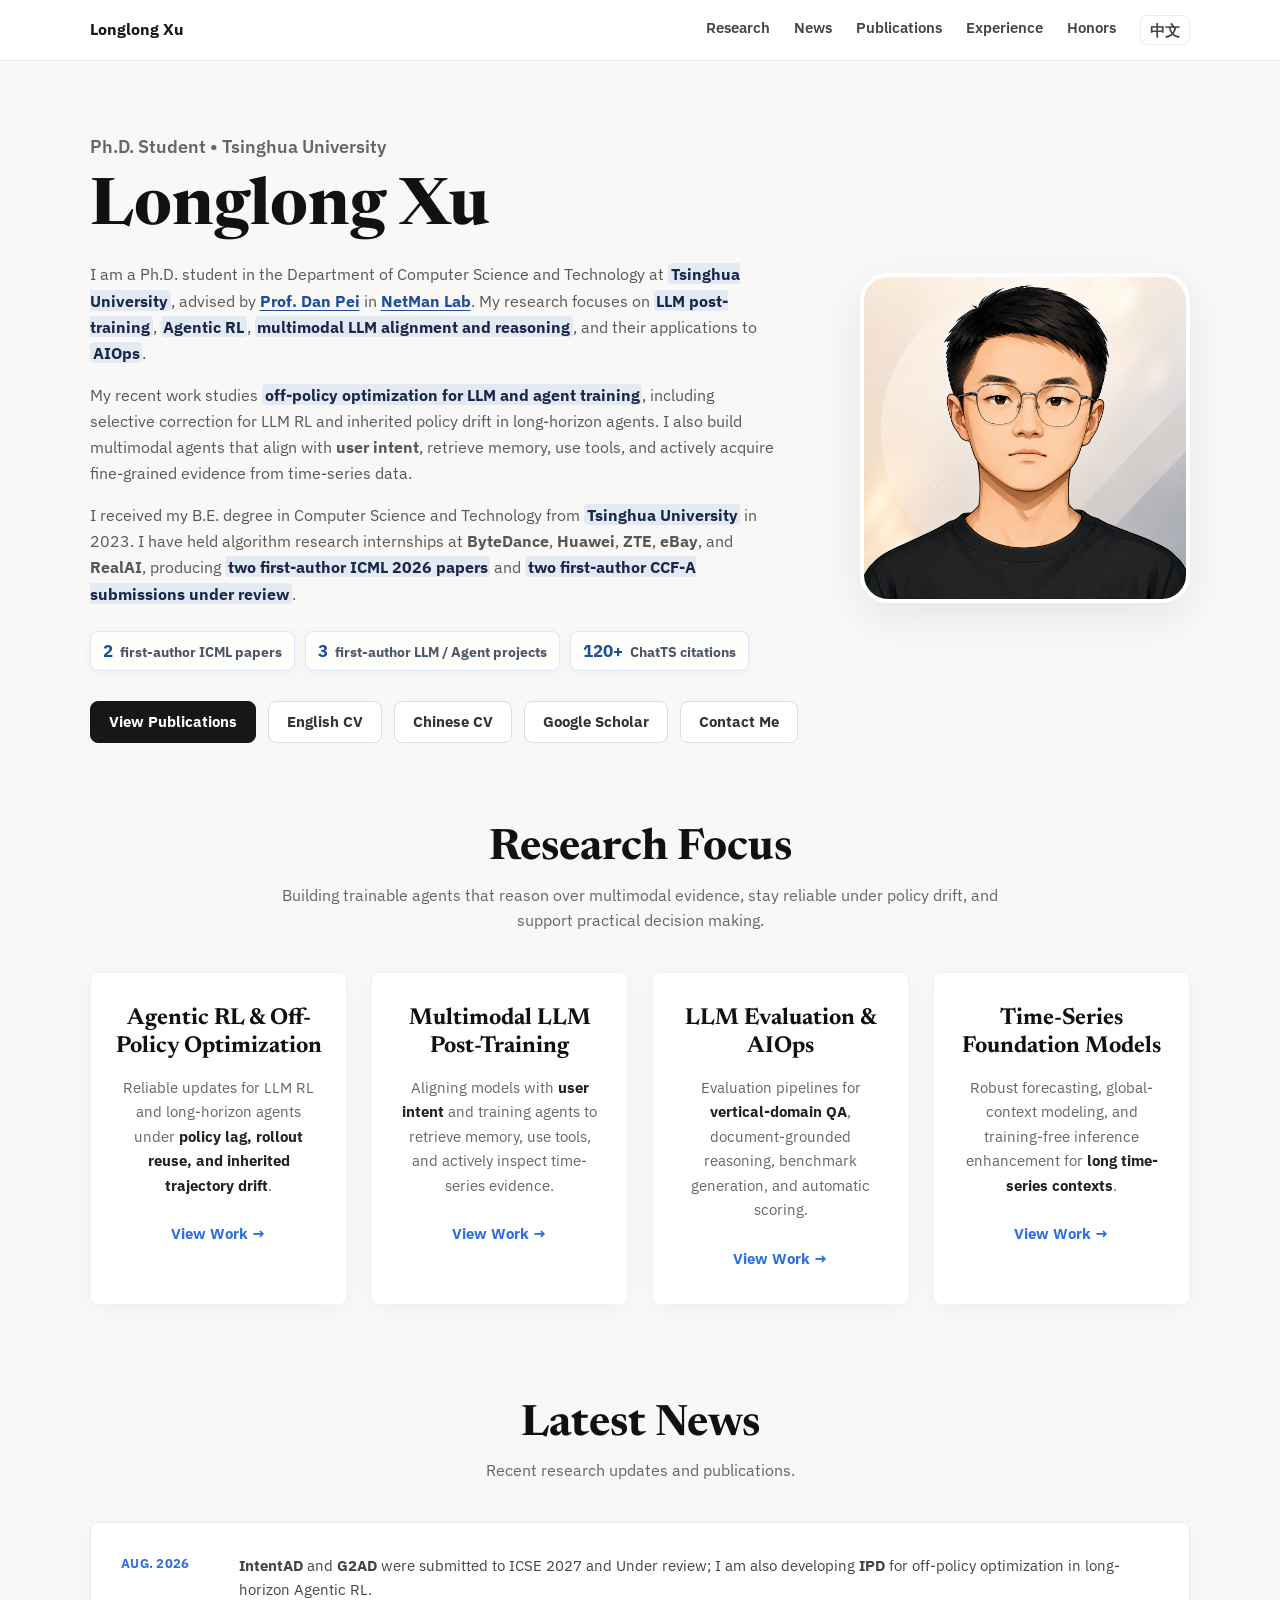
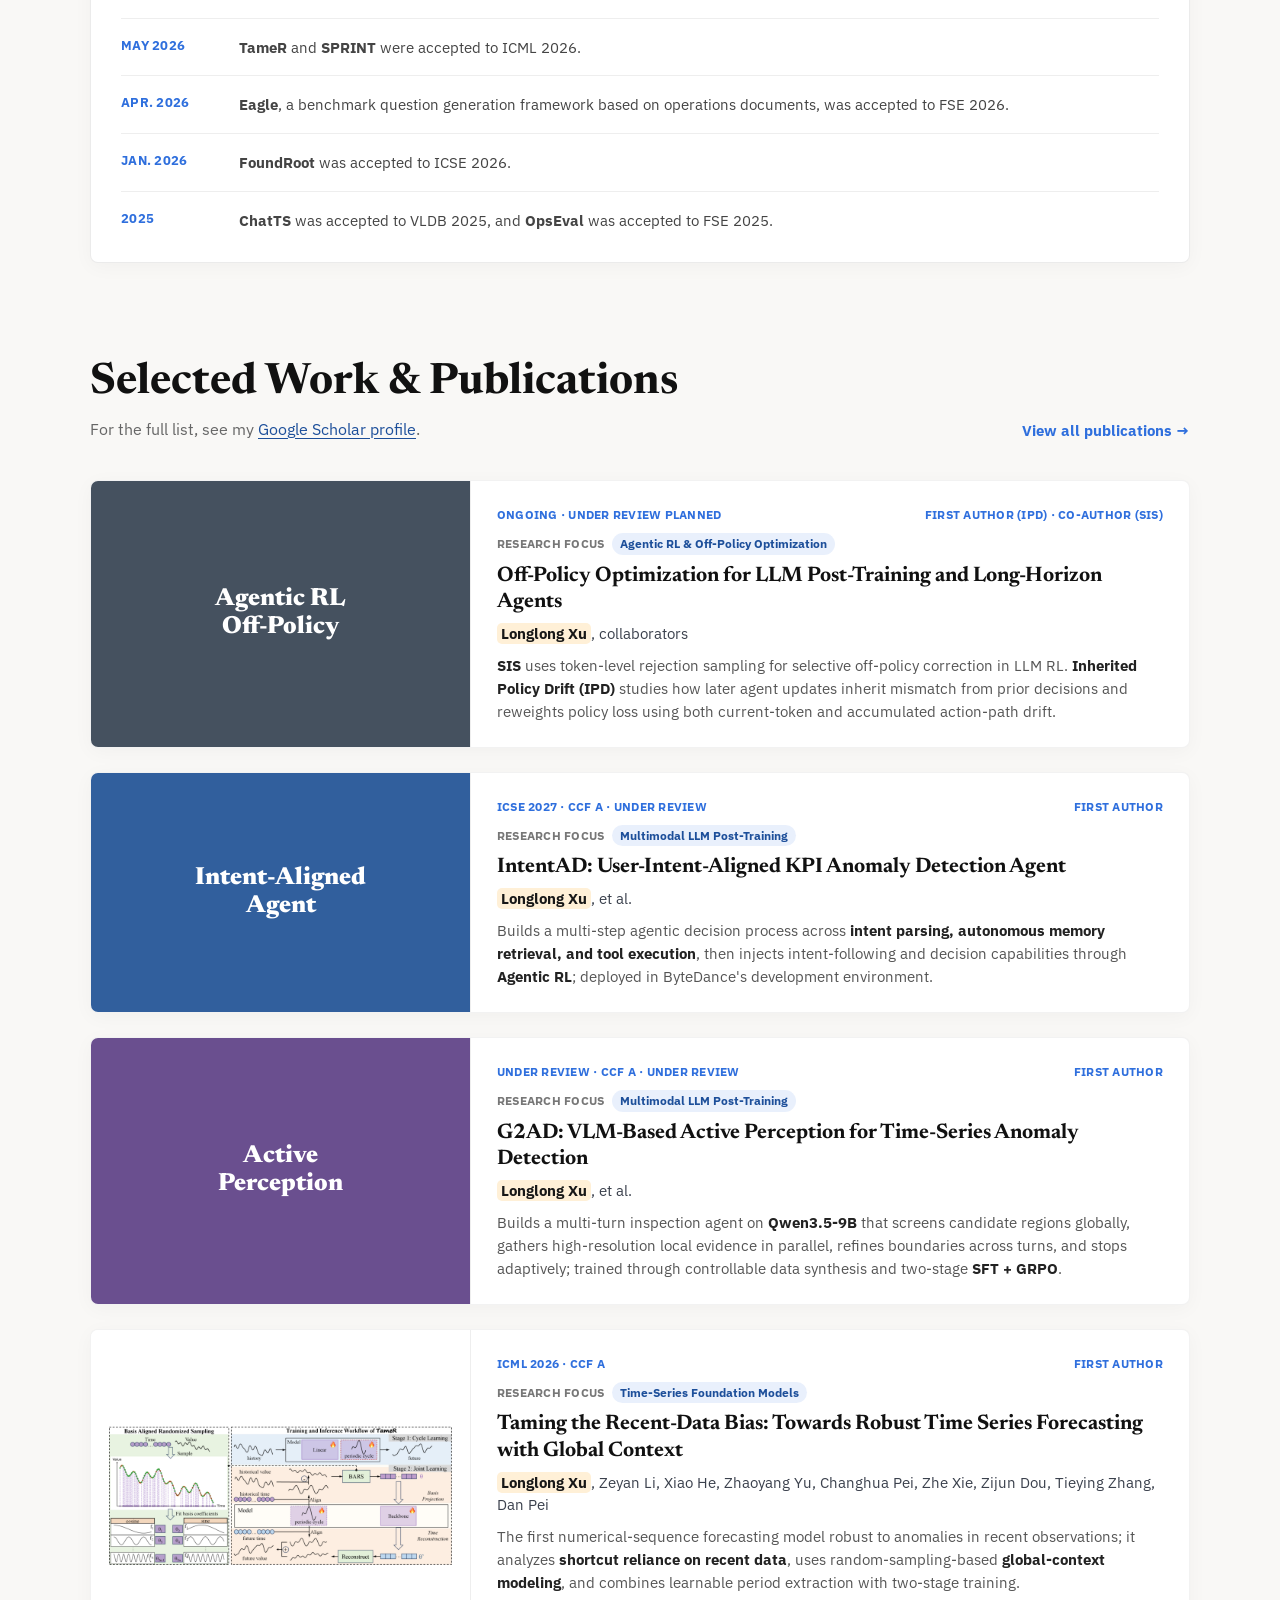
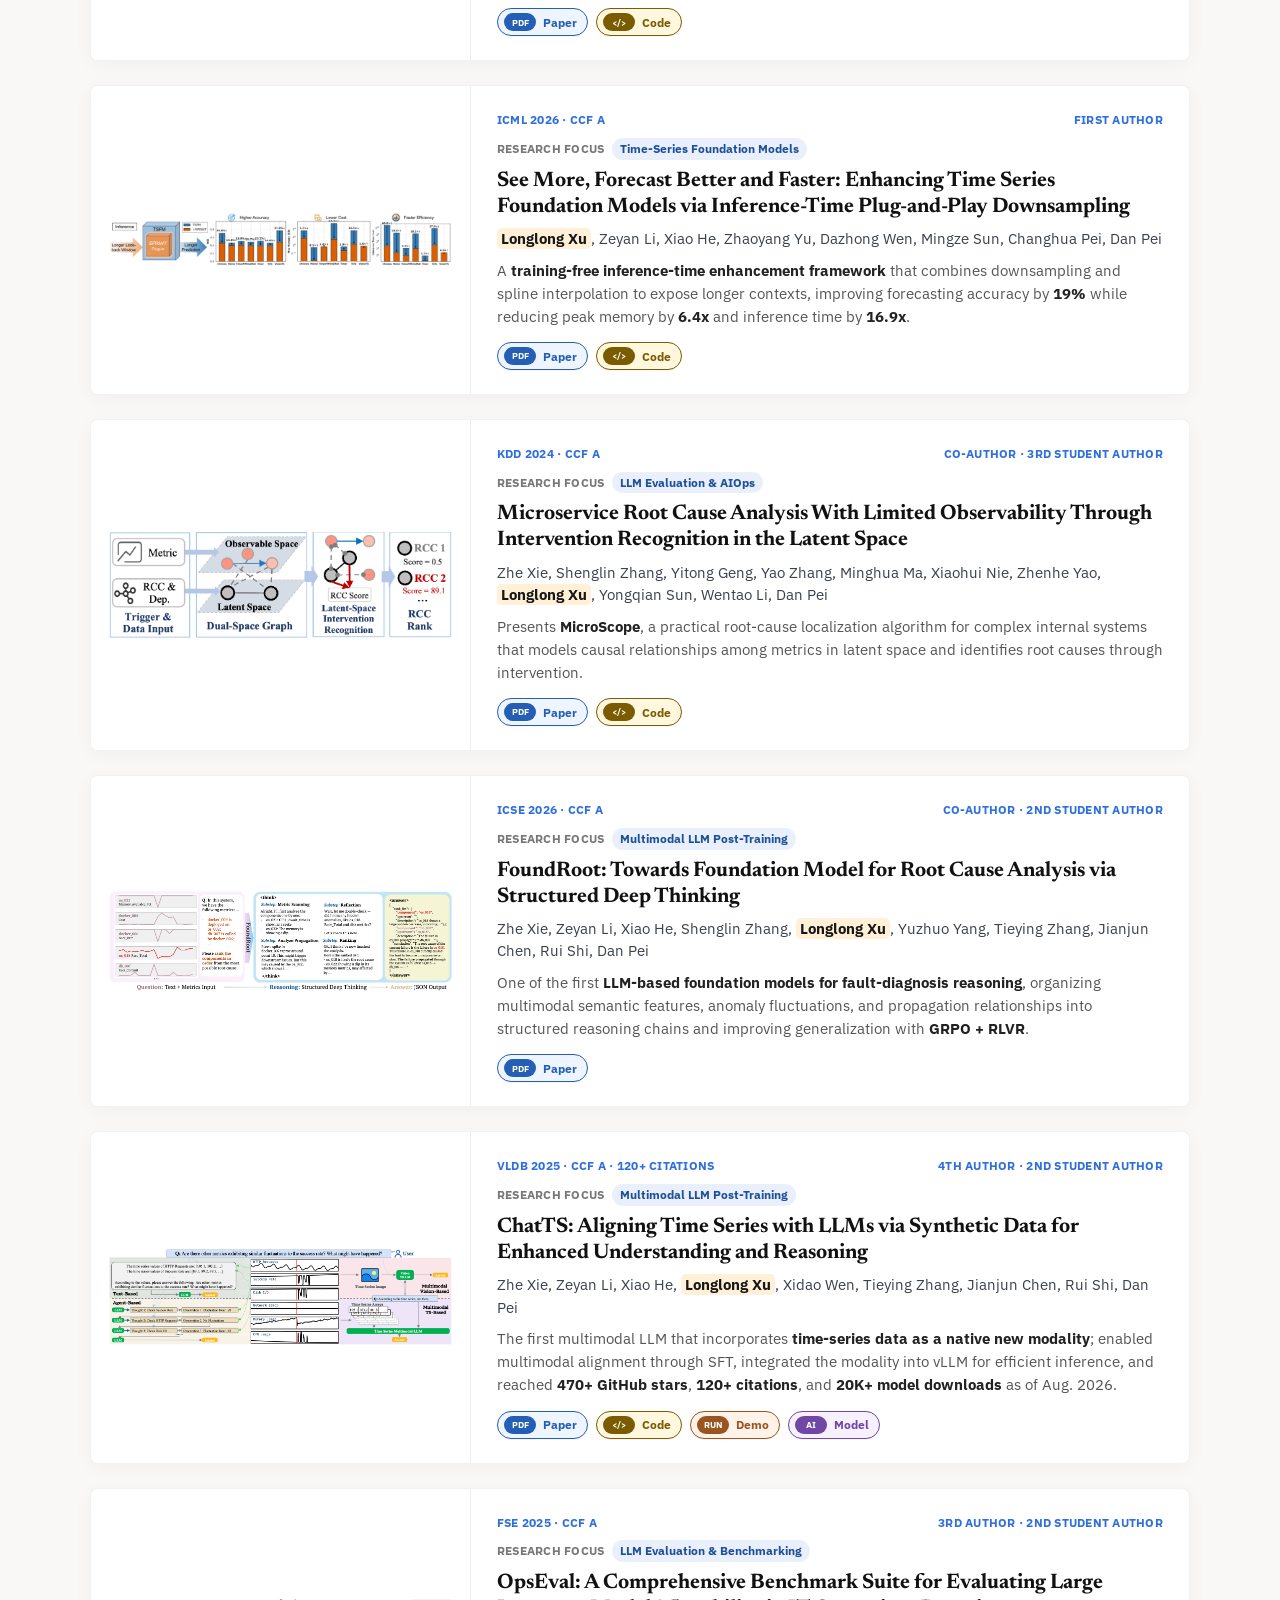
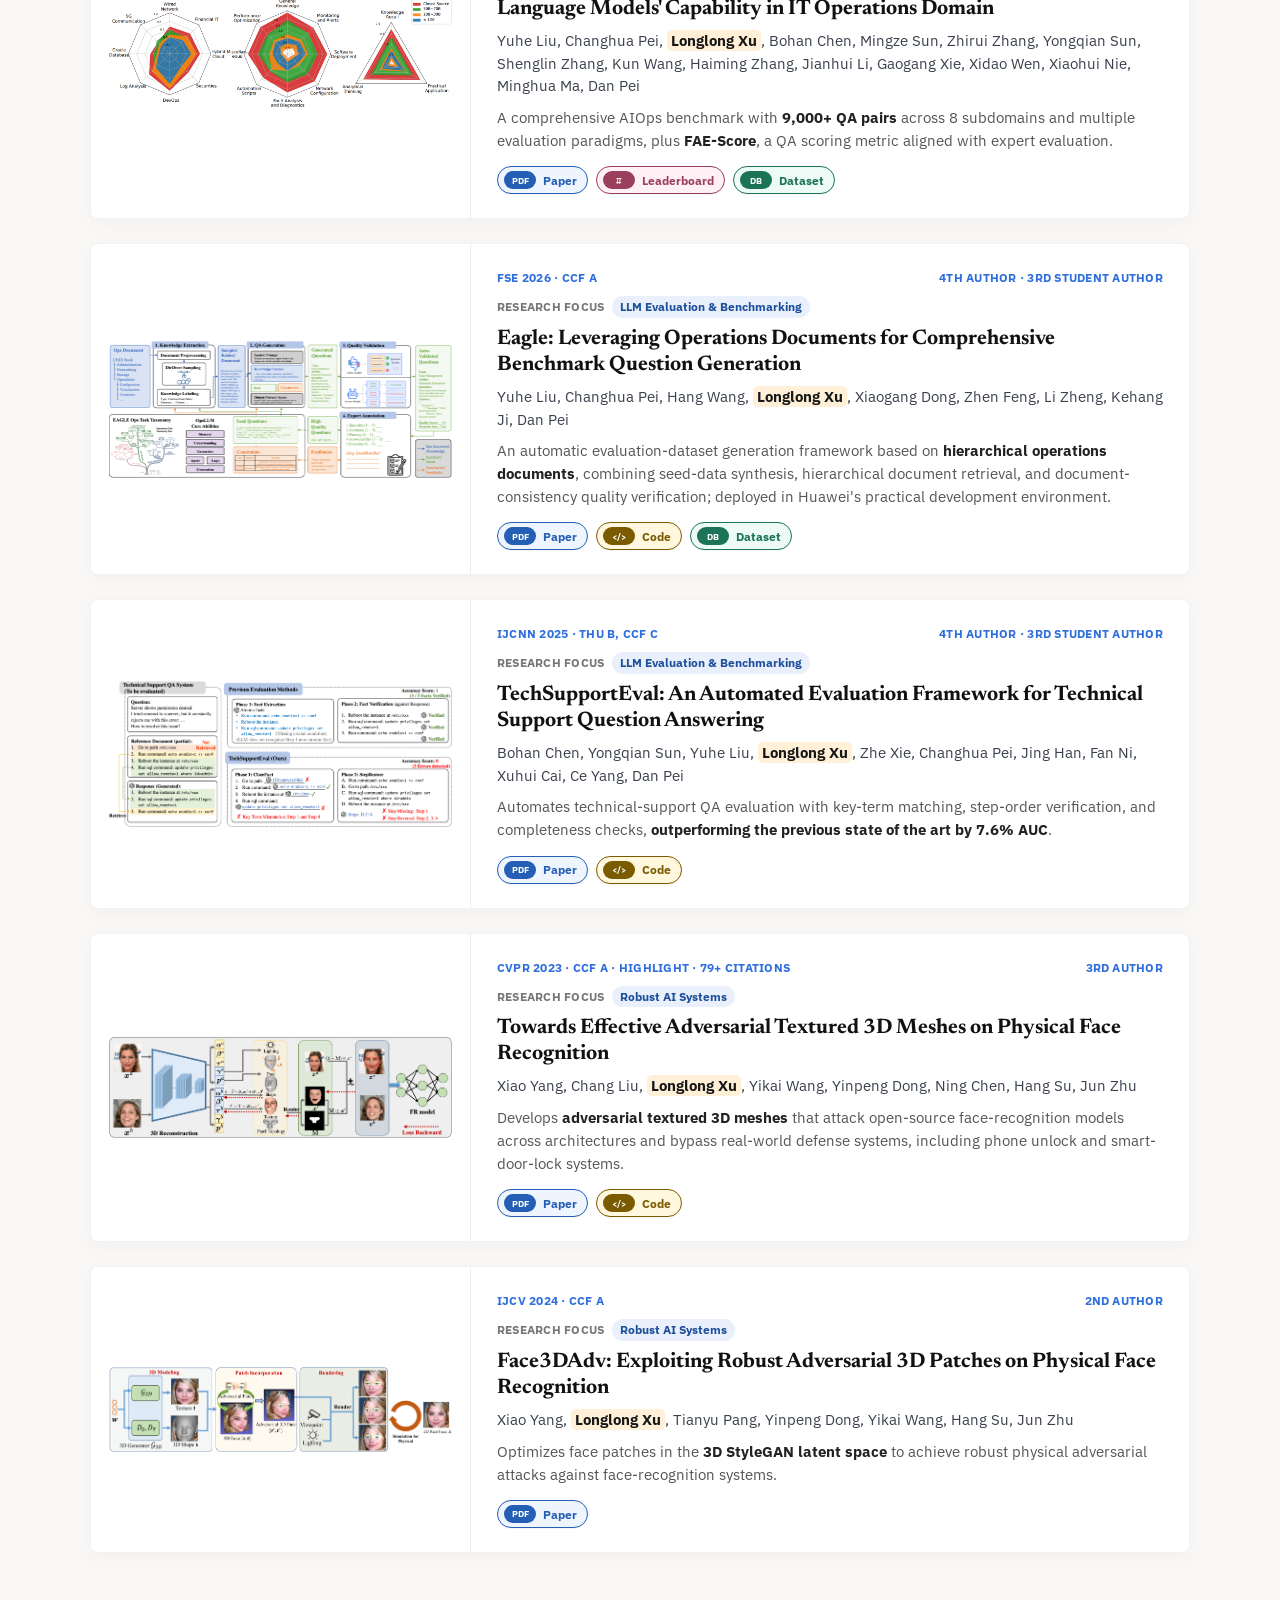
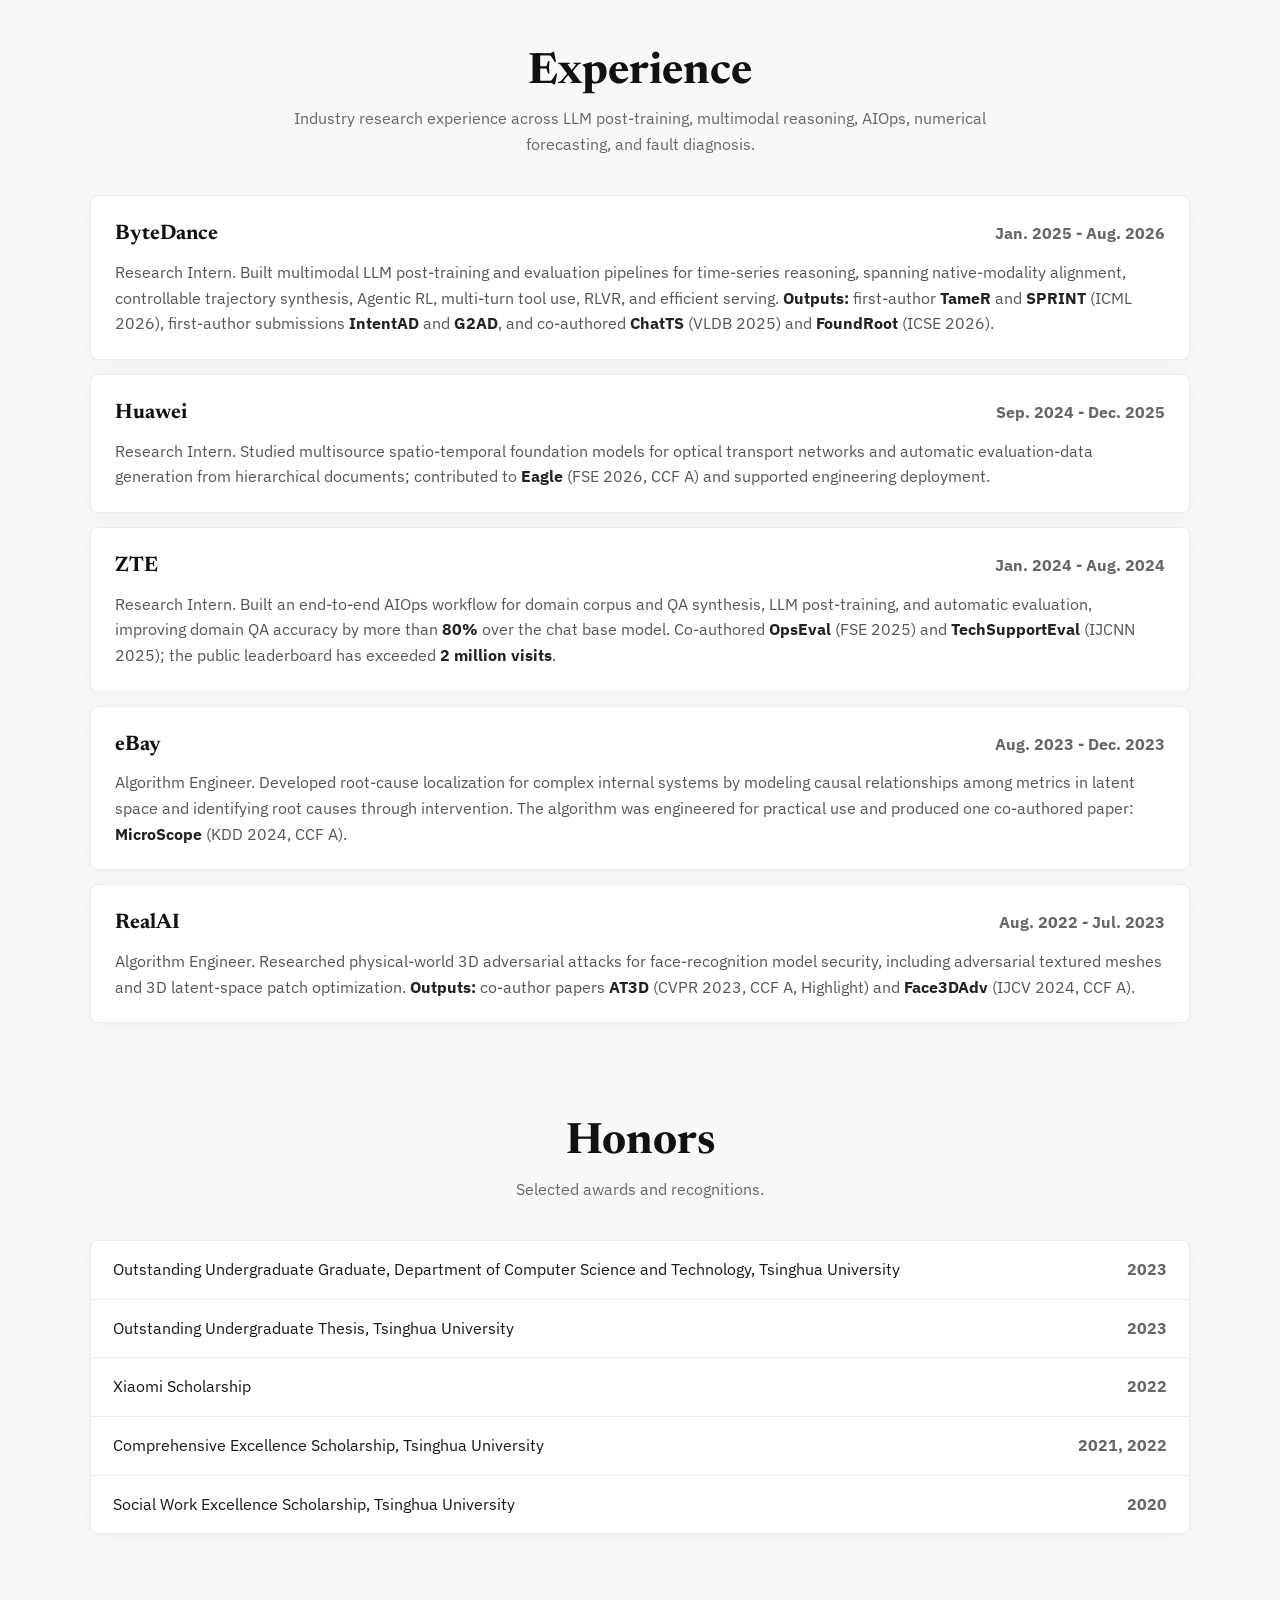
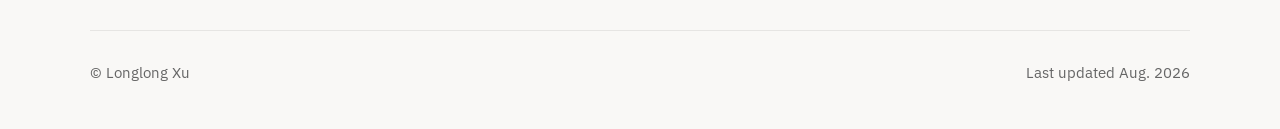
==== commit ca63a669: "Update profile from latest resume" ====
--- a/index.html
+++ b/index.html
@@ -6,12 +6,12 @@
     <title>Longlong Xu - Homepage</title>
     <meta
       name="description"
-      content="Longlong Xu is a Ph.D. student at Tsinghua University and NetMan Lab, advised by Prof. Dan Pei, working on LLM post-training, multimodal LLM alignment and reasoning, long-sequence numerical data, and AIOps."
+      content="Longlong Xu is a Ph.D. student at Tsinghua University working on LLM post-training, Agentic RL, multimodal LLM alignment and reasoning, and AIOps."
     />
     <link rel="preconnect" href="https://fonts.googleapis.com" />
     <link rel="preconnect" href="https://fonts.gstatic.com" crossorigin />
-    <link href="https://fonts.googleapis.com/css2?family=Inter:wght@400;500;600;700;800&amp;family=Playfair+Display:wght@700;800;900&amp;display=swap" rel="stylesheet" />
-    <link rel="stylesheet" href="styles.css?v=20260619-1" />
+    <link href="https://fonts.googleapis.com/css2?family=IBM+Plex+Sans:wght@400;500;600;700&amp;family=Newsreader:opsz,wght@6..72,600;6..72,700;6..72,800&amp;display=swap" rel="stylesheet" />
+    <link rel="stylesheet" href="styles.css?v=20260830-1" />
   </head>
   <body>
     <header class="site-header">
@@ -36,25 +36,25 @@
           <p class="hero-bio">
             I am a Ph.D. student in the Department of Computer Science and Technology at <strong class="highlight">Tsinghua University</strong>, advised by
             <a href="https://netman.aiops.org/~peidan/"><strong>Prof. Dan Pei</strong></a> in
-            <a href="https://netman.aiops.org/"><strong>NetMan Lab</strong></a>. My research focuses on <strong class="highlight">LLM post-training</strong>, <strong class="highlight">multimodal LLM alignment and reasoning</strong>, and their applications to <strong class="highlight">long-sequence numerical data</strong> and <strong class="highlight">AIOps</strong>.
+            <a href="https://netman.aiops.org/"><strong>NetMan Lab</strong></a>. My research focuses on <strong class="highlight">LLM post-training</strong>, <strong class="highlight">Agentic RL</strong>, <strong class="highlight">multimodal LLM alignment and reasoning</strong>, and their applications to <strong class="highlight">AIOps</strong>.
           </p>
           <p class="hero-bio">
-            My recent work builds post-training and evaluation workflows for <strong class="highlight">task-specific reasoning over multimodal data</strong>: aligning model behavior with <strong>user intent</strong>, improving <strong>fine-grained localization</strong> over long numerical sequences through active perception and tool use, and building <strong>reliable evaluation protocols</strong> for domain-specific LLMs.
+            My recent work studies <strong class="highlight">off-policy optimization for LLM and agent training</strong>, including selective correction for LLM RL and inherited policy drift in long-horizon agents. I also build multimodal agents that align with <strong>user intent</strong>, retrieve memory, use tools, and actively acquire fine-grained evidence from time-series data.
           </p>
           <p class="hero-bio">
             I received my B.E. degree in Computer Science and Technology from <strong class="highlight">Tsinghua University</strong> in 2023. I have held algorithm research internships at <strong>ByteDance</strong>, <strong>Huawei</strong>, <strong>ZTE</strong>, <strong>eBay</strong>, and <strong>RealAI</strong>, producing <strong class="highlight">two first-author ICML 2026 papers</strong> and <strong class="highlight">two first-author CCF-A submissions under review</strong>.
           </p>
           <div class="hero-metrics" aria-label="Research highlights">
             <span><strong>2</strong> first-author ICML papers</span>
-            <span><strong>2</strong> first-author CCF-A submissions</span>
-            <span><strong>100+</strong> ChatTS citations</span>
+            <span><strong>3</strong> first-author LLM / Agent projects</span>
+            <span><strong>120+</strong> ChatTS citations</span>
           </div>
           <div class="hero-links" aria-label="Profile links">
             <a class="button primary" href="#publications">View Publications</a>
             <a class="button" href="assets/XuLonglong-en_US.pdf">English CV</a>
             <a class="button" href="assets/Xulonglong_zh_CN.pdf">Chinese CV</a>
             <a class="button" href="https://scholar.google.com/citations?user=f_3R4qEAAAAJ&amp;hl=en">Google Scholar</a>
-            <a class="button" href="mailto:xll2621922727@gmail.com">Contact Me</a>
+            <a class="button" href="mailto:xull23@mails.tsinghua.edu.cn">Contact Me</a>
           </div>
         </div>
         <figure class="hero-image">
@@ -66,29 +66,29 @@
         <div class="section-header research-header">
           <div class="research-copy">
             <h2>Research Focus</h2>
-            <p>Building LLM systems that understand multimodal evidence, align with user intent, and support practical decision making.</p>
+            <p>Building trainable agents that reason over multimodal evidence, stay reliable under policy drift, and support practical decision making.</p>
           </div>
         </div>
         <div class="pillars-grid">
           <article class="pillar-card">
-            <h3>LLM Post-Training &amp; Reasoning</h3>
-            <p>How LLMs <strong>align with user intent</strong>, inspect long numerical sequences, use tools, and reason over multimodal evidence.</p>
+            <h3>Agentic RL &amp; Off-Policy Optimization</h3>
+            <p>Reliable updates for LLM RL and long-horizon agents under <strong>policy lag, rollout reuse, and inherited trajectory drift</strong>.</p>
+            <a class="pillar-link" href="#pub-agentic">View Work →</a>
+          </article>
+          <article class="pillar-card">
+            <h3>Multimodal LLM Post-Training</h3>
+            <p>Aligning models with <strong>user intent</strong> and training agents to retrieve memory, use tools, and actively inspect time-series evidence.</p>
             <a class="pillar-link" href="#pub-post-training">View Work →</a>
           </article>
           <article class="pillar-card">
-            <h3>LLM Evaluation &amp; Benchmarking</h3>
-            <p>Practical evaluation pipelines for <strong>vertical-domain QA</strong>, document-grounded reasoning, benchmark generation, and answer completeness.</p>
+            <h3>LLM Evaluation &amp; AIOps</h3>
+            <p>Evaluation pipelines for <strong>vertical-domain QA</strong>, document-grounded reasoning, benchmark generation, and automatic scoring.</p>
             <a class="pillar-link" href="#pub-llm-evaluation">View Work →</a>
           </article>
           <article class="pillar-card">
-            <h3>Numerical Modeling &amp; Fault Diagnosis</h3>
-            <p>Robust forecasting, global-context modeling, inference-time enhancement, and <strong>fault localization over operational data</strong>.</p>
+            <h3>Time-Series Foundation Models</h3>
+            <p>Robust forecasting, global-context modeling, and training-free inference enhancement for <strong>long time-series contexts</strong>.</p>
             <a class="pillar-link" href="#pub-long-sequence">View Work →</a>
-          </article>
-          <article class="pillar-card">
-            <h3>Robust AI Systems</h3>
-            <p>Robustness and security of physical AI systems, including <strong>adversarial 3D perception</strong> and face-recognition reliability.</p>
-            <a class="pillar-link" href="#pub-robust-ai">View Work →</a>
           </article>
         </div>
       </section>
@@ -99,6 +99,10 @@
           <p>Recent research updates and publications.</p>
         </div>
         <div class="news-box">
+          <div class="news-item">
+            <span class="news-date">Aug. 2026</span>
+            <span class="news-content"><strong>IntentAD</strong> and <strong>G2AD</strong> were submitted to ICSE 2027 and Under review; I am also developing <strong>IPD</strong> for off-policy optimization in long-horizon Agentic RL.</span>
+          </div>
           <div class="news-item">
             <span class="news-date">May 2026</span>
             <span class="news-content"><strong>TameR</strong> and <strong>SPRINT</strong> were accepted to ICML 2026.</span>
@@ -128,25 +132,36 @@
         </div>
 
         <div class="paper-list">
+          <article class="paper-card" id="pub-agentic">
+            <div class="card-thumb tone-slate"><span>Agentic RL<br />Off-Policy</span></div>
+            <div class="card-content">
+              <div class="meta-row"><span>Ongoing · Under review planned</span><span>First author (IPD) · Co-author (SIS)</span></div>
+              <p class="focus-line"><span>Research Focus</span><a href="#research">Agentic RL &amp; Off-Policy Optimization</a></p>
+              <h3>Off-Policy Optimization for LLM Post-Training and Long-Horizon Agents</h3>
+              <p class="authors"><strong class="me">Longlong Xu</strong>, collaborators</p>
+              <p class="paper-desc"><strong>SIS</strong> uses token-level rejection sampling for selective off-policy correction in LLM RL. <strong>Inherited Policy Drift (IPD)</strong> studies how later agent updates inherit mismatch from prior decisions and reweights policy loss using both current-token and accumulated action-path drift.</p>
+            </div>
+          </article>
+
           <article class="paper-card" id="pub-post-training">
-            <div class="card-thumb tone-blue"><span>LLM<br />Post-Training</span></div>
-            <div class="card-content">
-              <div class="meta-row"><span>CCF A under review</span><span>First author</span></div>
-              <p class="focus-line"><span>Research Focus</span><a href="#research">LLM Post-Training &amp; Reasoning</a></p>
-              <h3>User-Intent-Aligned LLM Post-Training for Long-Sequence Anomaly Detection</h3>
+            <div class="card-thumb tone-blue"><span>Intent-Aligned<br />Agent</span></div>
+            <div class="card-content">
+              <div class="meta-row"><span>ICSE 2027 · CCF A · under review</span><span>First author</span></div>
+              <p class="focus-line"><span>Research Focus</span><a href="#research">Multimodal LLM Post-Training</a></p>
+              <h3>IntentAD: User-Intent-Aligned KPI Anomaly Detection Agent</h3>
               <p class="authors"><strong class="me">Longlong Xu</strong>, et al.</p>
-              <p class="paper-desc">Proposes the first user-intent-aligned LLM solution for anomaly detection over long-sequence numerical data, combining <strong>structured intent parsing</strong>, autonomous memory retrieval, and <strong>Agentic RL</strong>; deployed in ByteDance's practical development environment.</p>
-            </div>
-          </article>
-
-          <article class="paper-card">
-            <div class="card-thumb tone-purple"><span>Multimodal<br />Reasoning</span></div>
-            <div class="card-content">
-              <div class="meta-row"><span>CCF A under review</span><span>First author</span></div>
-              <p class="focus-line"><span>Research Focus</span><a href="#research">LLM Post-Training &amp; Reasoning</a></p>
-              <h3>Active-Perception Tool Use for Fine-Grained Anomaly Localization</h3>
+              <p class="paper-desc">Builds a multi-step agentic decision process across <strong>intent parsing, autonomous memory retrieval, and tool execution</strong>, then injects intent-following and decision capabilities through <strong>Agentic RL</strong>; deployed in ByteDance's development environment.</p>
+            </div>
+          </article>
+
+          <article class="paper-card">
+            <div class="card-thumb tone-purple"><span>Active<br />Perception</span></div>
+            <div class="card-content">
+              <div class="meta-row"><span>Under review · CCF A · under review</span><span>First author</span></div>
+              <p class="focus-line"><span>Research Focus</span><a href="#research">Multimodal LLM Post-Training</a></p>
+              <h3>G2AD: VLM-Based Active Perception for Time-Series Anomaly Detection</h3>
               <p class="authors"><strong class="me">Longlong Xu</strong>, et al.</p>
-              <p class="paper-desc">Addresses fine-grained localization errors in long-sequence anomaly detection with <strong>multi-turn tool-use active perception</strong>, a location-sensitive numerical sequence encoder, rule-based training data, and <strong>SFT + GRPO</strong>.</p>
+              <p class="paper-desc">Builds a multi-turn inspection agent on <strong>Qwen3.5-9B</strong> that screens candidate regions globally, gathers high-resolution local evidence in parallel, refines boundaries across turns, and stops adaptively; trained through controllable data synthesis and two-stage <strong>SFT + GRPO</strong>.</p>
             </div>
           </article>
 
@@ -154,7 +169,7 @@
             <div class="card-thumb"><img src="assets/publications/generated/tamer.png" alt="TameR paper figure." /></div>
             <div class="card-content">
               <div class="meta-row"><span>ICML 2026 · CCF A</span><span>First author</span></div>
-              <p class="focus-line"><span>Research Focus</span><a href="#research">Numerical Modeling &amp; Fault Diagnosis</a></p>
+              <p class="focus-line"><span>Research Focus</span><a href="#research">Time-Series Foundation Models</a></p>
               <h3>Taming the Recent-Data Bias: Towards Robust Time Series Forecasting with Global Context</h3>
               <p class="authors"><strong class="me">Longlong Xu</strong>, Zeyan Li, Xiao He, Zhaoyang Yu, Changhua Pei, Zhe Xie, Zijun Dou, Tieying Zhang, Dan Pei</p>
               <p class="paper-desc">The first numerical-sequence forecasting model robust to anomalies in recent observations; it analyzes <strong>shortcut reliance on recent data</strong>, uses random-sampling-based <strong>global-context modeling</strong>, and combines learnable period extraction with two-stage training.</p>
@@ -166,7 +181,7 @@
             <div class="card-thumb"><img src="assets/publications/generated/sprint.png" alt="SPRINT paper figure." /></div>
             <div class="card-content">
               <div class="meta-row"><span>ICML 2026 · CCF A</span><span>First author</span></div>
-              <p class="focus-line"><span>Research Focus</span><a href="#research">Numerical Modeling &amp; Fault Diagnosis</a></p>
+              <p class="focus-line"><span>Research Focus</span><a href="#research">Time-Series Foundation Models</a></p>
               <h3>See More, Forecast Better and Faster: Enhancing Time Series Foundation Models via Inference-Time Plug-and-Play Downsampling</h3>
               <p class="authors"><strong class="me">Longlong Xu</strong>, Zeyan Li, Xiao He, Zhaoyang Yu, Dazhong Wen, Mingze Sun, Changhua Pei, Dan Pei</p>
               <p class="paper-desc">A <strong>training-free inference-time enhancement framework</strong> that combines downsampling and spline interpolation to expose longer contexts, improving forecasting accuracy by <strong>19%</strong> while reducing peak memory by <strong>6.4x</strong> and inference time by <strong>16.9x</strong>.</p>
@@ -178,7 +193,7 @@
             <div class="card-thumb"><img src="assets/publications/generated/latentscope.png" alt="MicroScope root-cause localization framework figure." /></div>
             <div class="card-content">
               <div class="meta-row"><span>KDD 2024 · CCF A</span><span>Co-author · 3rd student author</span></div>
-              <p class="focus-line"><span>Research Focus</span><a href="#research">Numerical Modeling &amp; Fault Diagnosis</a></p>
+              <p class="focus-line"><span>Research Focus</span><a href="#research">LLM Evaluation &amp; AIOps</a></p>
               <h3>Microservice Root Cause Analysis With Limited Observability Through Intervention Recognition in the Latent Space</h3>
               <p class="authors">Zhe Xie, Shenglin Zhang, Yitong Geng, Yao Zhang, Minghua Ma, Xiaohui Nie, Zhenhe Yao, <strong class="me">Longlong Xu</strong>, Yongqian Sun, Wentao Li, Dan Pei</p>
               <p class="paper-desc">Presents <strong>MicroScope</strong>, a practical root-cause localization algorithm for complex internal systems that models causal relationships among metrics in latent space and identifies root causes through intervention.</p>
@@ -190,7 +205,7 @@
             <div class="card-thumb"><img src="assets/publications/generated/foundroot.png" alt="FoundRoot structured deep thinking figure." /></div>
             <div class="card-content">
               <div class="meta-row"><span>ICSE 2026 · CCF A</span><span>Co-author · 2nd student author</span></div>
-              <p class="focus-line"><span>Research Focus</span><a href="#research">LLM Post-Training &amp; Reasoning</a></p>
+              <p class="focus-line"><span>Research Focus</span><a href="#research">Multimodal LLM Post-Training</a></p>
               <h3>FoundRoot: Towards Foundation Model for Root Cause Analysis via Structured Deep Thinking</h3>
               <p class="authors">Zhe Xie, Zeyan Li, Xiao He, Shenglin Zhang, <strong class="me">Longlong Xu</strong>, Yuzhuo Yang, Tieying Zhang, Jianjun Chen, Rui Shi, Dan Pei</p>
               <p class="paper-desc">One of the first <strong>LLM-based foundation models for fault-diagnosis reasoning</strong>, organizing multimodal semantic features, anomaly fluctuations, and propagation relationships into structured reasoning chains and improving generalization with <strong>GRPO + RLVR</strong>.</p>
@@ -201,11 +216,11 @@
           <article class="paper-card">
             <div class="card-thumb"><img src="assets/publications/generated/chatts.png" alt="ChatTS time-series multimodal LLM figure." /></div>
             <div class="card-content">
-              <div class="meta-row"><span>VLDB 2025 · CCF A · 100+ citations</span><span>4th author · 2nd student author</span></div>
-              <p class="focus-line"><span>Research Focus</span><a href="#research">LLM Post-Training &amp; Reasoning</a></p>
+              <div class="meta-row"><span>VLDB 2025 · CCF A · 120+ citations</span><span>4th author · 2nd student author</span></div>
+              <p class="focus-line"><span>Research Focus</span><a href="#research">Multimodal LLM Post-Training</a></p>
               <h3>ChatTS: Aligning Time Series with LLMs via Synthetic Data for Enhanced Understanding and Reasoning</h3>
               <p class="authors">Zhe Xie, Zeyan Li, Xiao He, <strong class="me">Longlong Xu</strong>, Xidao Wen, Tieying Zhang, Jianjun Chen, Rui Shi, Dan Pei</p>
-              <p class="paper-desc">The first multimodal LLM that incorporates <strong>long-sequence numerical data as a new modality</strong>; enabled multimodal alignment through SFT, integrated the modality into vLLM for efficient inference, and reached <strong>450+ GitHub stars</strong> and <strong>20K+ model downloads</strong> as of Jun. 2026.</p>
+              <p class="paper-desc">The first multimodal LLM that incorporates <strong>time-series data as a native new modality</strong>; enabled multimodal alignment through SFT, integrated the modality into vLLM for efficient inference, and reached <strong>470+ GitHub stars</strong>, <strong>120+ citations</strong>, and <strong>20K+ model downloads</strong> as of Aug. 2026.</p>
               <p class="pub-links"><a class="link-paper" href="https://netman.aiops.org/wp-content/uploads/2025/05/VLDB_2025_Camera_Ready-1.pdf">Paper</a><a class="link-code" href="https://github.com/NetManAIOps/ChatTS">Code</a><a class="link-demo" href="https://huggingface.co/spaces/xiezhe22/ChatTS">Demo</a><a class="link-model" href="https://huggingface.co/bytedance-research/ChatTS-14B">Model</a></p>
             </div>
           </article>
@@ -279,16 +294,16 @@
         </div>
         <div class="experience-list">
           <article>
-            <div class="row-heading"><h3>ByteDance</h3><span>Jan. 2025 - Jun. 2026</span></div>
-            <p>Algorithm Engineer. Worked on three lines: <strong>LLM post-training for anomaly detection</strong>, translating user intent and multimodal evidence into more reliable operational decisions through Agentic RL; multimodal LLM alignment and reasoning over long-sequence numerical data; and foundation-model enhancement for numerical forecasting. <strong>Outputs:</strong> first-author papers <strong>TameR</strong> and <strong>SPRINT</strong> (ICML 2026, CCF A), two first-author CCF-A submissions under review, plus co-authored <strong>ChatTS</strong> (VLDB 2025) and <strong>FoundRoot</strong> (ICSE 2026).</p>
-          </article>
-          <article>
-            <div class="row-heading"><h3>Huawei</h3><span>Jun. 2024 - Dec. 2024</span></div>
-            <p>Algorithm Engineer. Researched <strong>OTN-STFM</strong>, a multisource spatio-temporal representation foundation model for optical transport networks, jointly modeling metrics, alarms, and topology for anomaly detection, fault localization, and degradation perception. It achieved <strong>91.32% top-1 root-cause localization accuracy</strong> on 242 real fault cases and was validated in internal backbone-network fault-localization tasks. Also contributed to <strong>Eagle</strong> (FSE 2026).</p>
-          </article>
-          <article>
-            <div class="row-heading"><h3>ZTE</h3><span>Jan. 2024 - May 2024</span></div>
-            <p>Algorithm Engineer. Collected and cleaned network-domain corpora, generated QA data, and fine-tuned general LLMs to improve domain-knowledge QA and retrieval-augmented QA. Also participated in building LLM evaluation benchmarks for network operations. <strong>Outputs:</strong> co-authored <strong>OpsEval</strong> (FSE 2025) and <strong>TechSupportEval</strong> (IJCNN 2025); the public leaderboard has exceeded <strong>2 million visits</strong> as of Jun. 2026.</p>
+            <div class="row-heading"><h3>ByteDance</h3><span>Jan. 2025 - Aug. 2026</span></div>
+            <p>Research Intern. Built multimodal LLM post-training and evaluation pipelines for time-series reasoning, spanning native-modality alignment, controllable trajectory synthesis, Agentic RL, multi-turn tool use, RLVR, and efficient serving. <strong>Outputs:</strong> first-author <strong>TameR</strong> and <strong>SPRINT</strong> (ICML 2026), first-author submissions <strong>IntentAD</strong> and <strong>G2AD</strong>, and co-authored <strong>ChatTS</strong> (VLDB 2025) and <strong>FoundRoot</strong> (ICSE 2026).</p>
+          </article>
+          <article>
+            <div class="row-heading"><h3>Huawei</h3><span>Sep. 2024 - Dec. 2025</span></div>
+            <p>Research Intern. Studied multisource spatio-temporal foundation models for optical transport networks and automatic evaluation-data generation from hierarchical documents; contributed to <strong>Eagle</strong> (FSE 2026, CCF A) and supported engineering deployment.</p>
+          </article>
+          <article>
+            <div class="row-heading"><h3>ZTE</h3><span>Jan. 2024 - Aug. 2024</span></div>
+            <p>Research Intern. Built an end-to-end AIOps workflow for domain corpus and QA synthesis, LLM post-training, and automatic evaluation, improving domain QA accuracy by more than <strong>80%</strong> over the chat base model. Co-authored <strong>OpsEval</strong> (FSE 2025) and <strong>TechSupportEval</strong> (IJCNN 2025); the public leaderboard has exceeded <strong>2 million visits</strong>.</p>
           </article>
           <article>
             <div class="row-heading"><h3>eBay</h3><span>Aug. 2023 - Dec. 2023</span></div>
@@ -318,7 +333,7 @@
 
     <footer class="footer">
       <span>© Longlong Xu</span>
-      <span>Last updated Jun. 2026</span>
+      <span>Last updated Aug. 2026</span>
     </footer>
     <script defer src="assets/analytics.js?v=20260609-1"></script>
   </body>
--- a/styles.css
+++ b/styles.css
@@ -25,7 +25,7 @@
   margin: 0;
   background: var(--bg);
   color: var(--ink);
-  font-family: Inter, ui-sans-serif, system-ui, -apple-system, BlinkMacSystemFont, "Segoe UI", sans-serif;
+  font-family: "IBM Plex Sans", ui-sans-serif, system-ui, -apple-system, BlinkMacSystemFont, "Segoe UI", sans-serif;
   line-height: 1.6;
 }
 
@@ -54,7 +54,7 @@
 h2,
 h3 {
   color: #111111;
-  font-family: "Playfair Display", Georgia, serif;
+  font-family: Newsreader, Georgia, serif;
   letter-spacing: 0;
 }
 
@@ -418,7 +418,7 @@
 
 .card-thumb span {
   display: block;
-  font-family: "Playfair Display", Georgia, serif;
+  font-family: Newsreader, Georgia, serif;
   font-size: 1.55rem;
   font-weight: 850;
   line-height: 1.12;
@@ -760,6 +760,10 @@
 }
 
 @media (max-width: 640px) {
+  html {
+    scroll-padding-top: 164px;
+  }
+
   .container,
   .nav-shell,
   .footer {
@@ -780,6 +784,11 @@
 
   .section {
     margin-bottom: 70px;
+    scroll-margin-top: 0;
+  }
+
+  .paper-card {
+    scroll-margin-top: 0;
   }
 
   .section-header h2 {
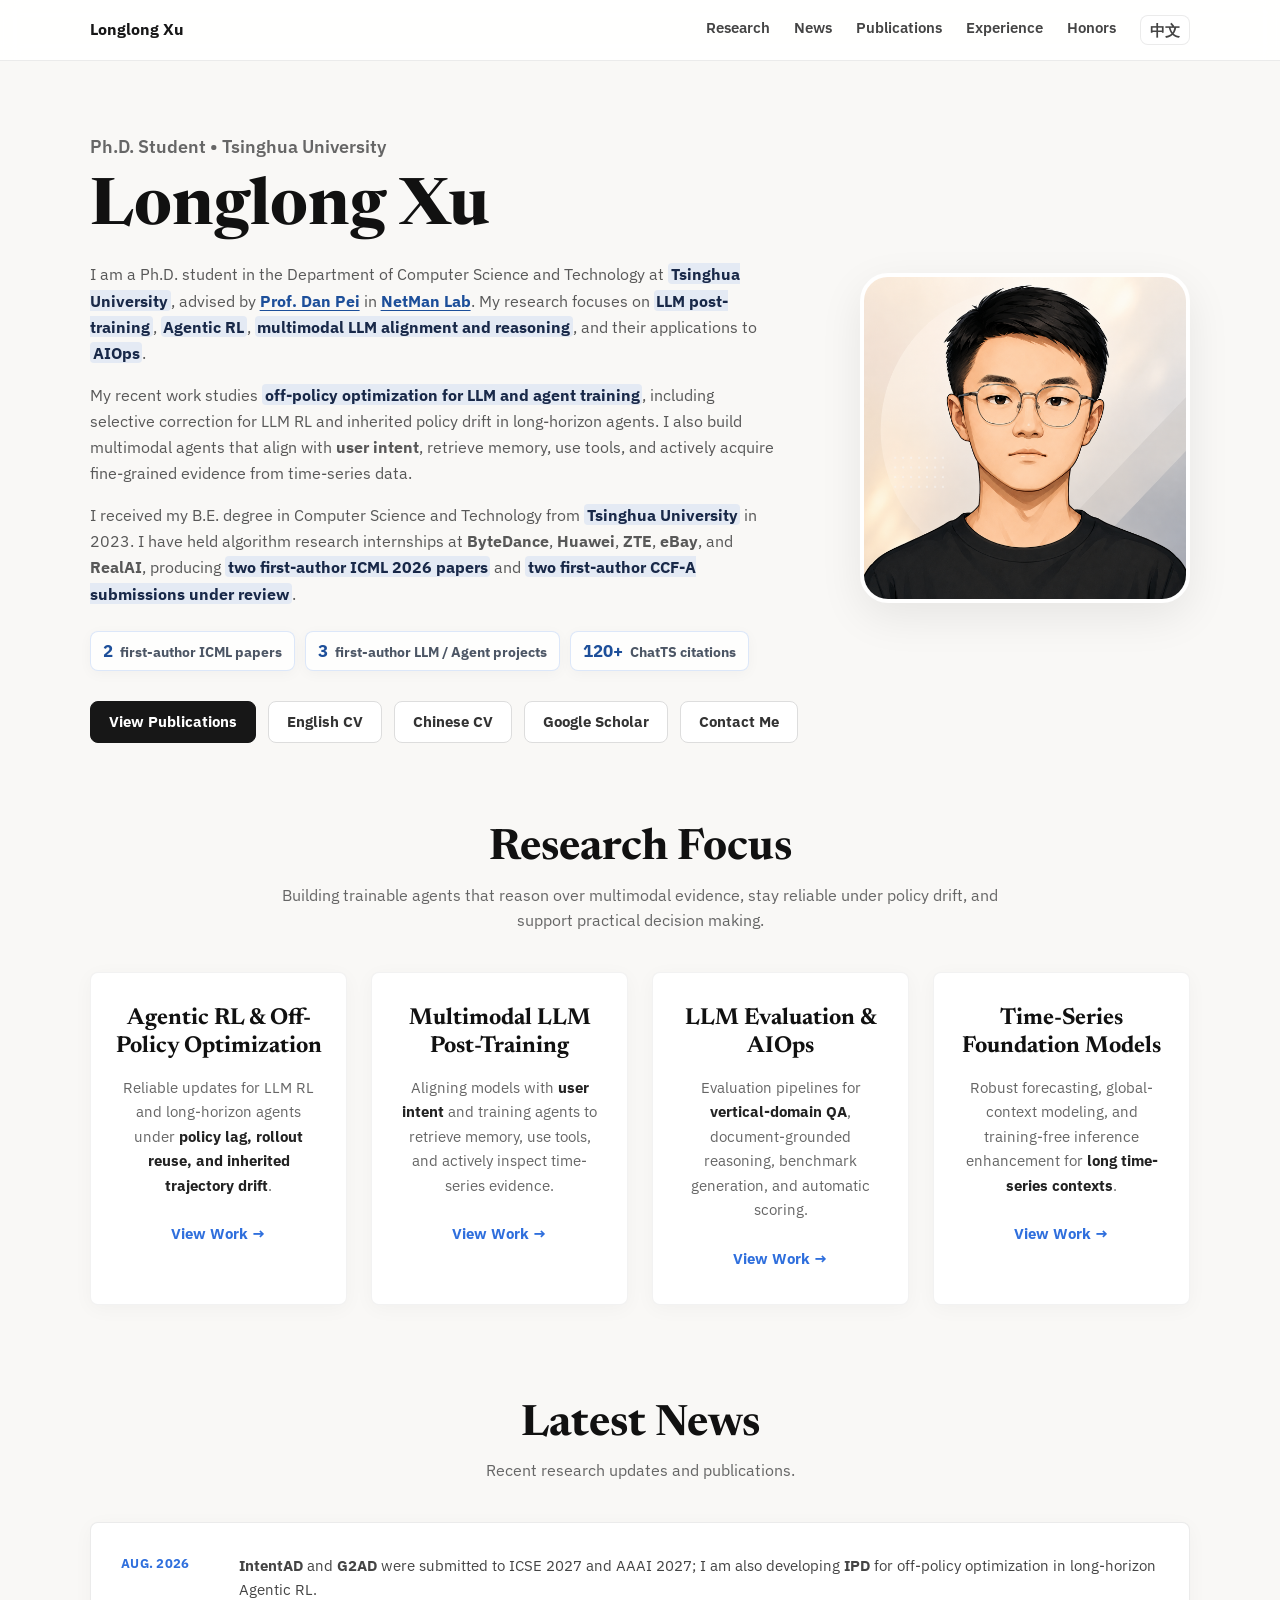
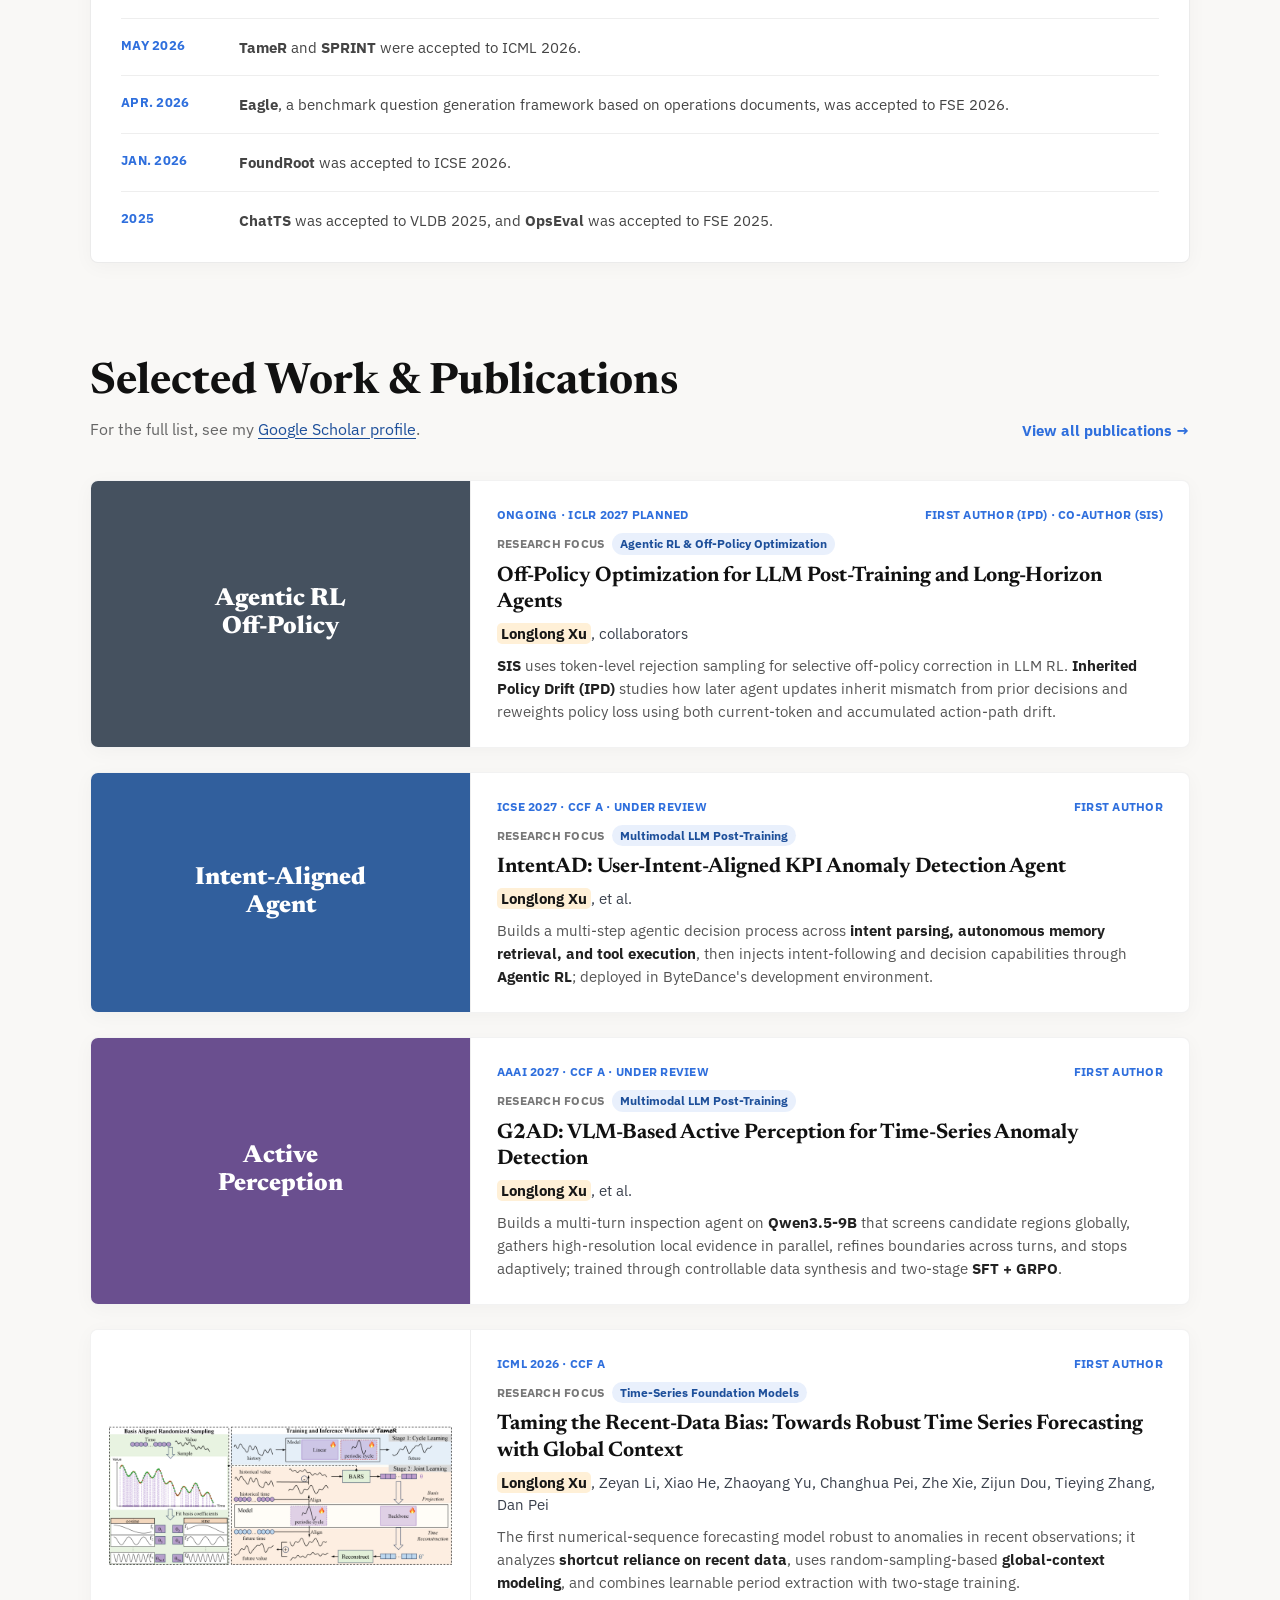
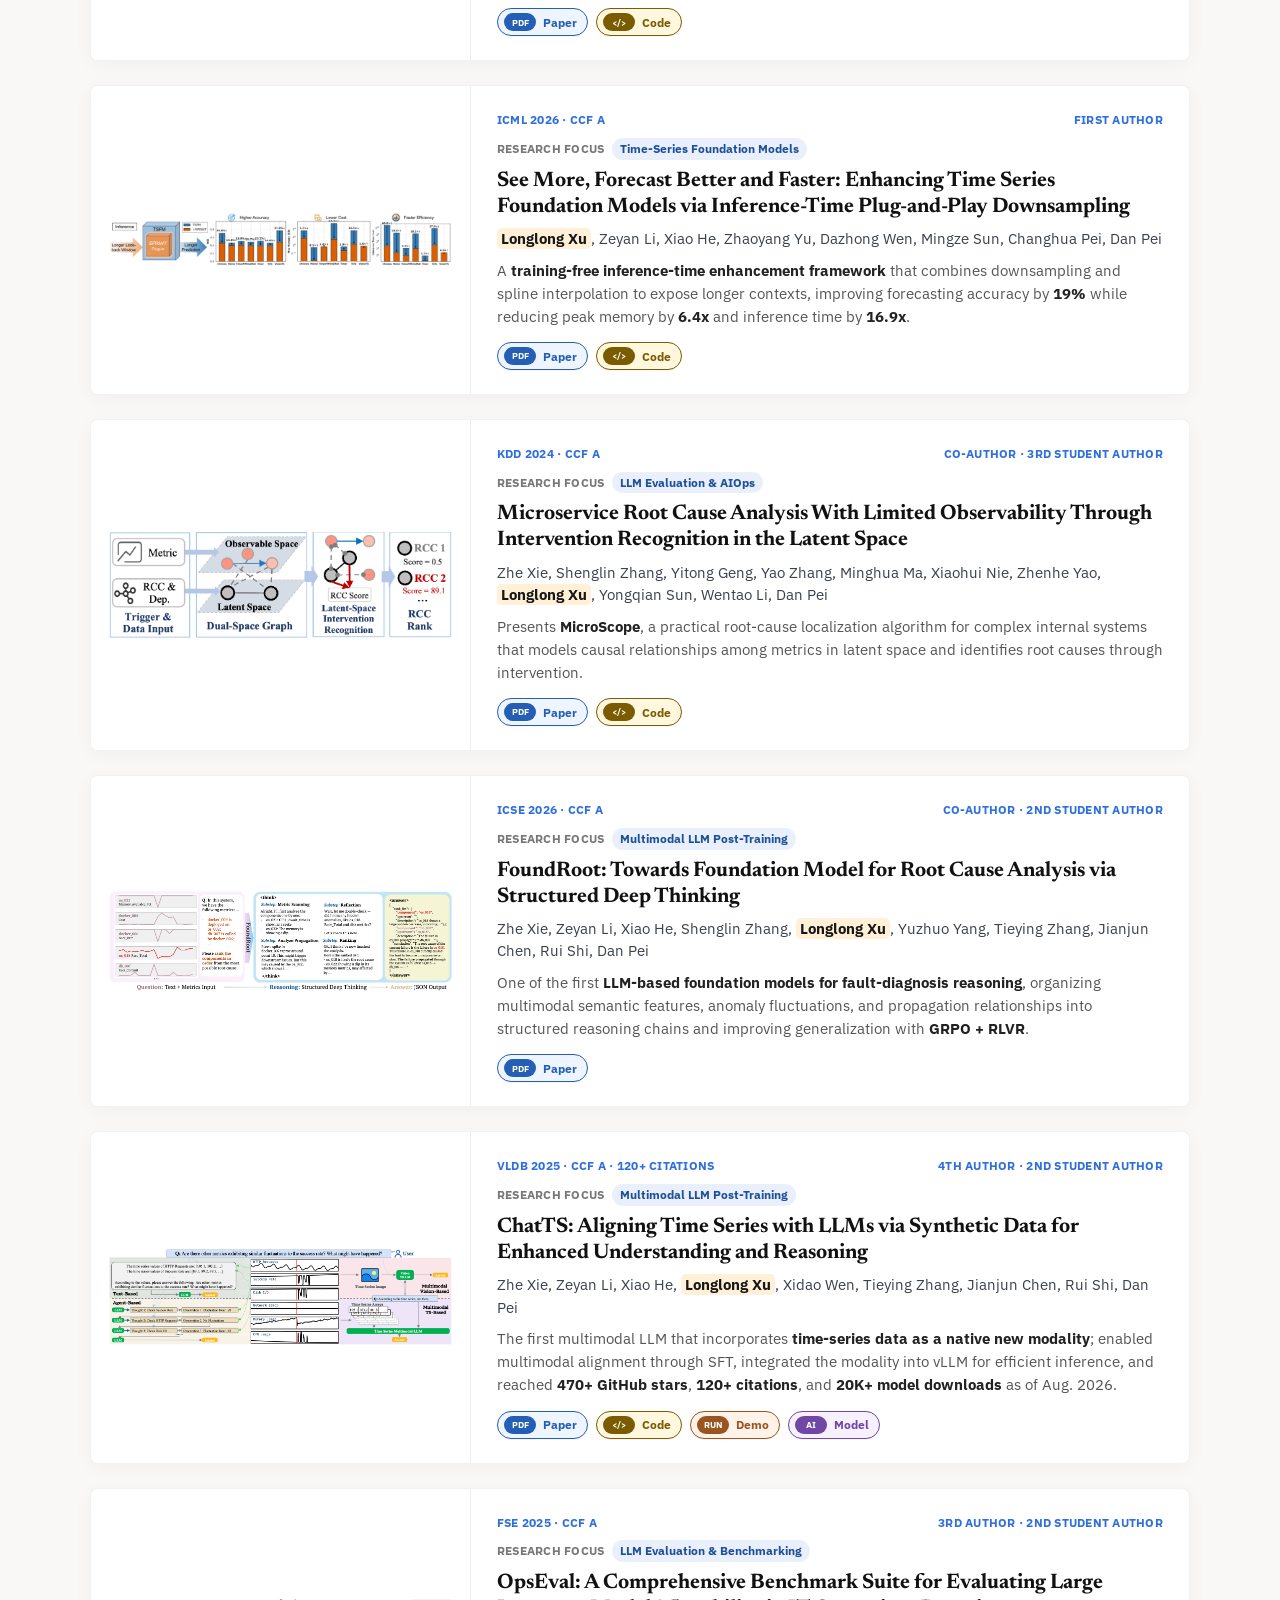
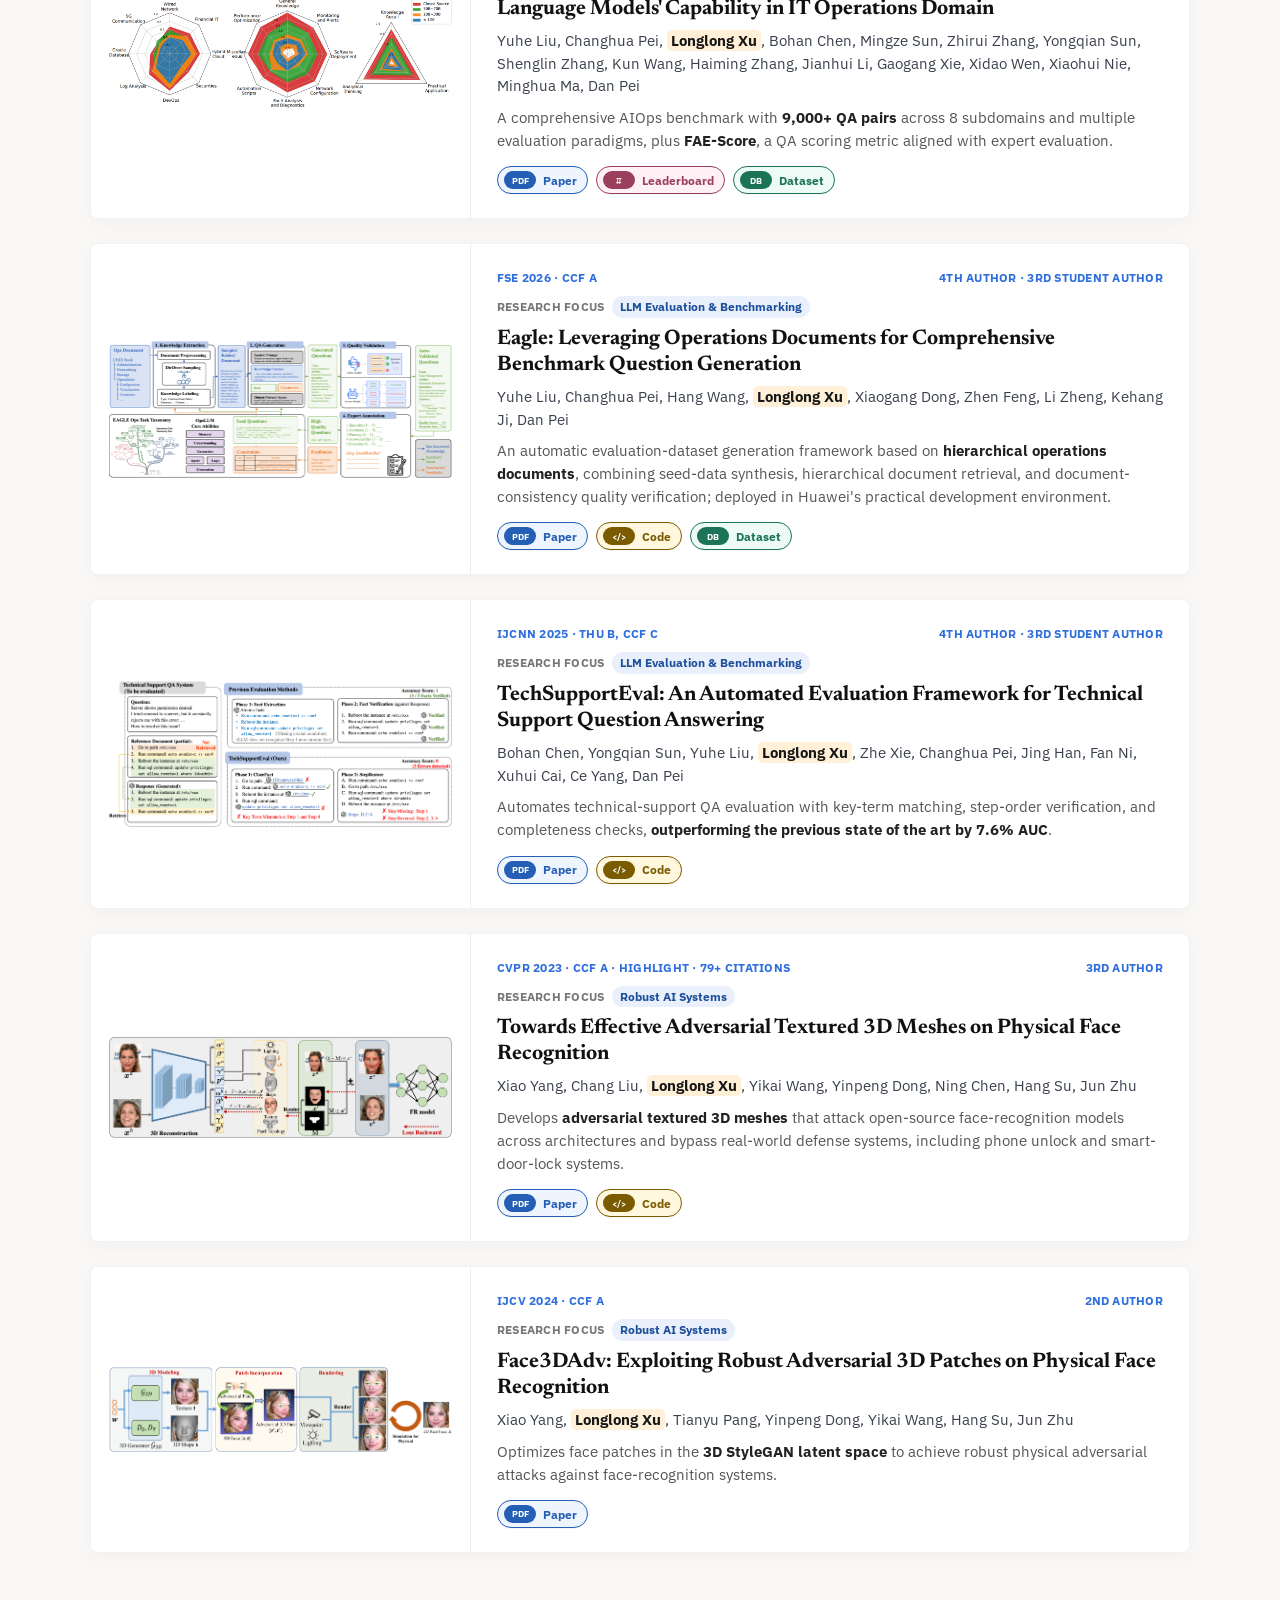
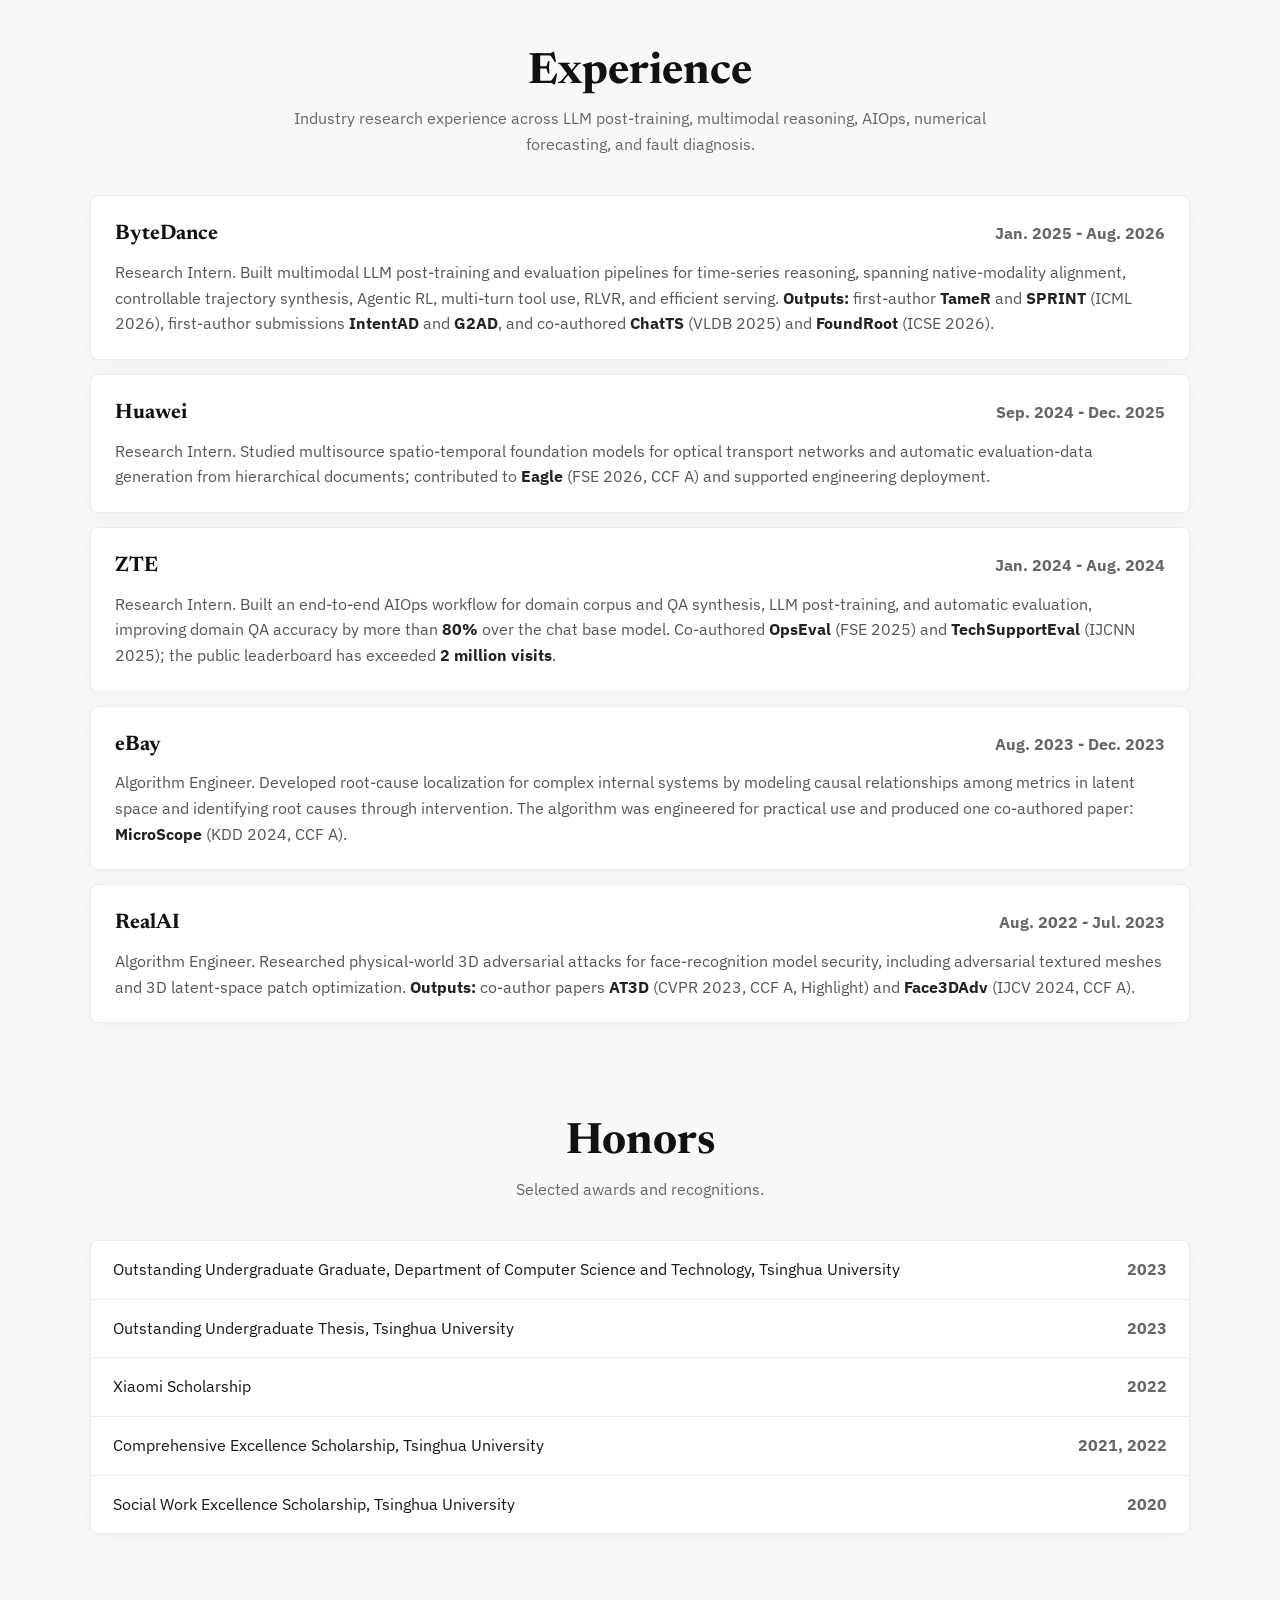
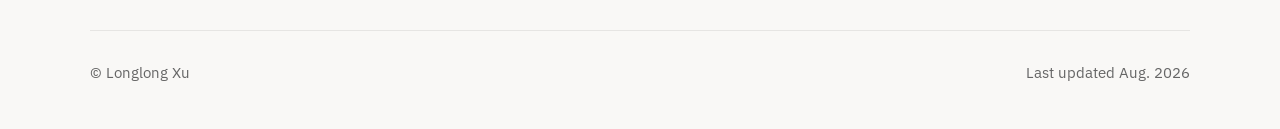
==== commit e209fda1: "Update profile from latest resume" ====
--- a/index.html
+++ b/index.html
@@ -101,7 +101,7 @@
         <div class="news-box">
           <div class="news-item">
             <span class="news-date">Aug. 2026</span>
-            <span class="news-content"><strong>IntentAD</strong> and <strong>G2AD</strong> were submitted to ICSE 2027 and Under review; I am also developing <strong>IPD</strong> for off-policy optimization in long-horizon Agentic RL.</span>
+            <span class="news-content"><strong>IntentAD</strong> and <strong>G2AD</strong> were submitted to ICSE 2027 and AAAI 2027; I am also developing <strong>IPD</strong> for off-policy optimization in long-horizon Agentic RL.</span>
           </div>
           <div class="news-item">
             <span class="news-date">May 2026</span>
@@ -135,7 +135,7 @@
           <article class="paper-card" id="pub-agentic">
             <div class="card-thumb tone-slate"><span>Agentic RL<br />Off-Policy</span></div>
             <div class="card-content">
-              <div class="meta-row"><span>Ongoing · Under review planned</span><span>First author (IPD) · Co-author (SIS)</span></div>
+              <div class="meta-row"><span>Ongoing · ICLR 2027 planned</span><span>First author (IPD) · Co-author (SIS)</span></div>
               <p class="focus-line"><span>Research Focus</span><a href="#research">Agentic RL &amp; Off-Policy Optimization</a></p>
               <h3>Off-Policy Optimization for LLM Post-Training and Long-Horizon Agents</h3>
               <p class="authors"><strong class="me">Longlong Xu</strong>, collaborators</p>
@@ -157,7 +157,7 @@
           <article class="paper-card">
             <div class="card-thumb tone-purple"><span>Active<br />Perception</span></div>
             <div class="card-content">
-              <div class="meta-row"><span>Under review · CCF A · under review</span><span>First author</span></div>
+              <div class="meta-row"><span>AAAI 2027 · CCF A · under review</span><span>First author</span></div>
               <p class="focus-line"><span>Research Focus</span><a href="#research">Multimodal LLM Post-Training</a></p>
               <h3>G2AD: VLM-Based Active Perception for Time-Series Anomaly Detection</h3>
               <p class="authors"><strong class="me">Longlong Xu</strong>, et al.</p>
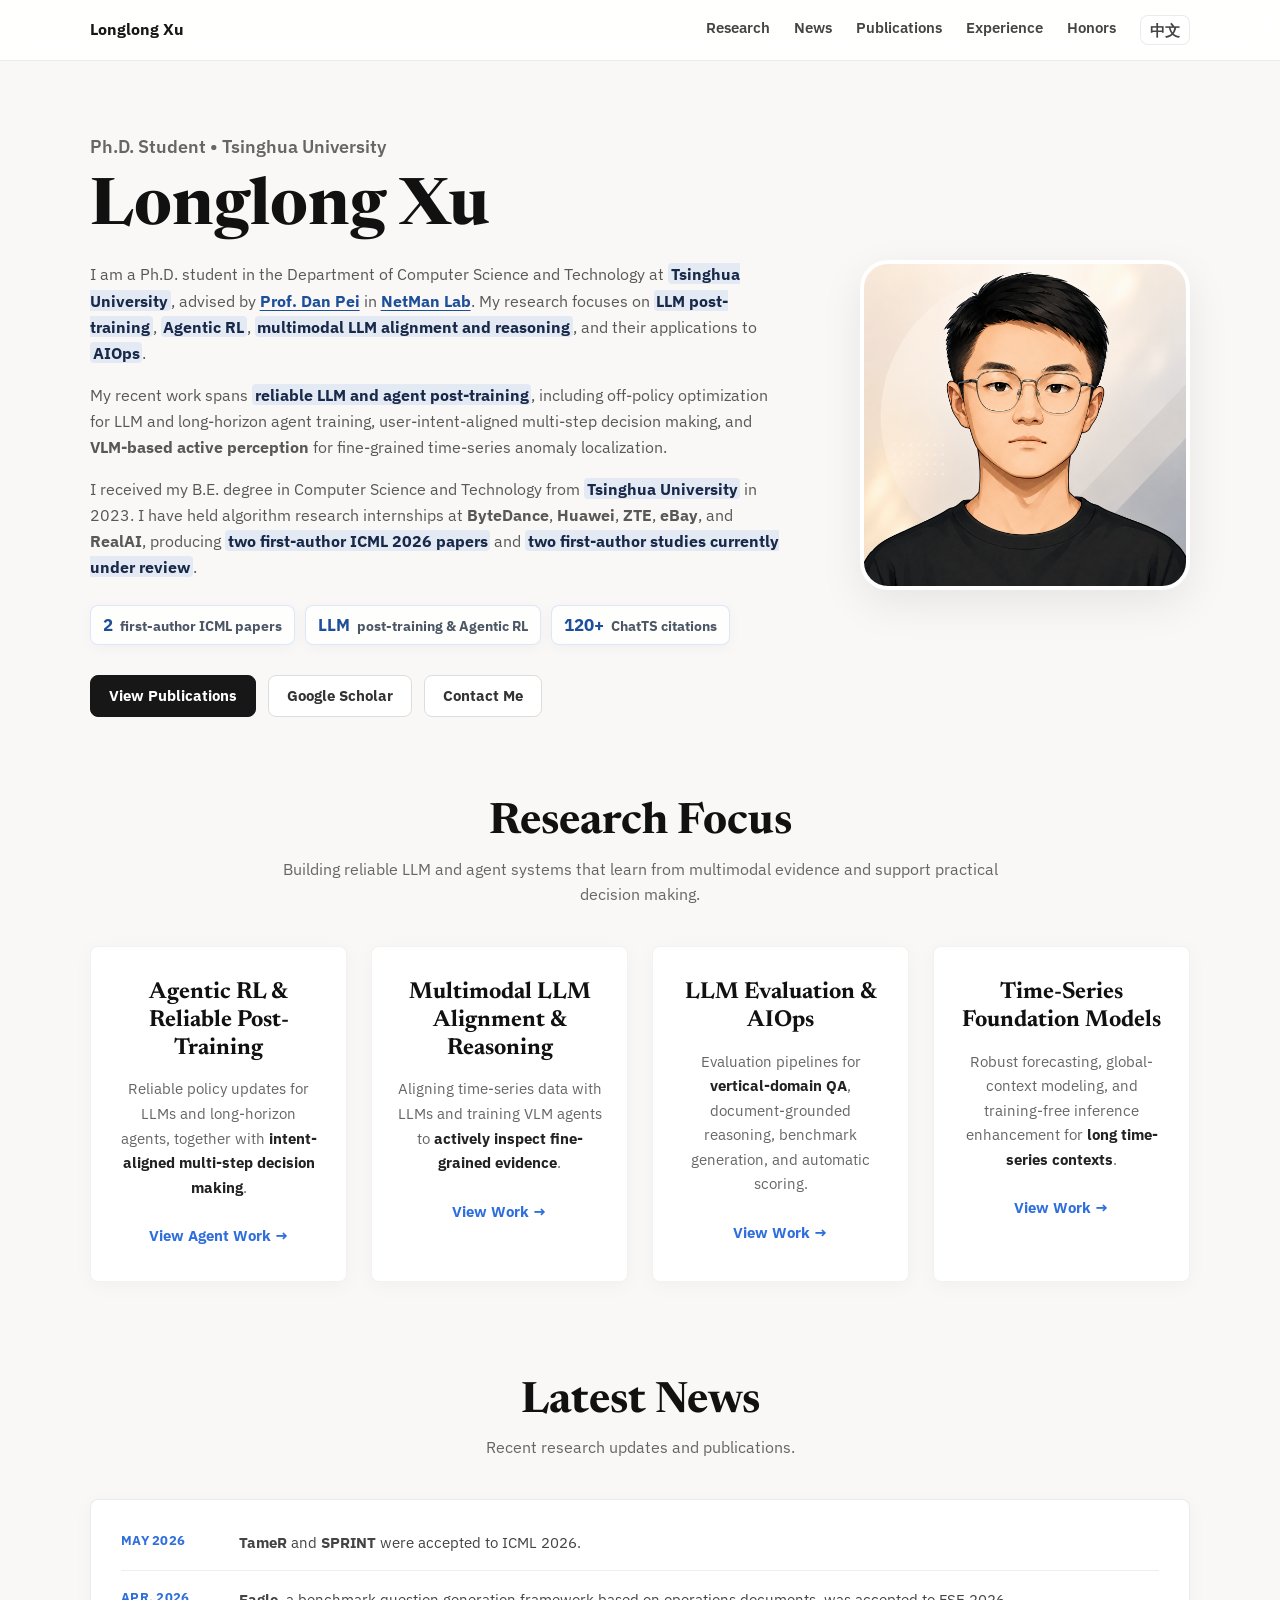
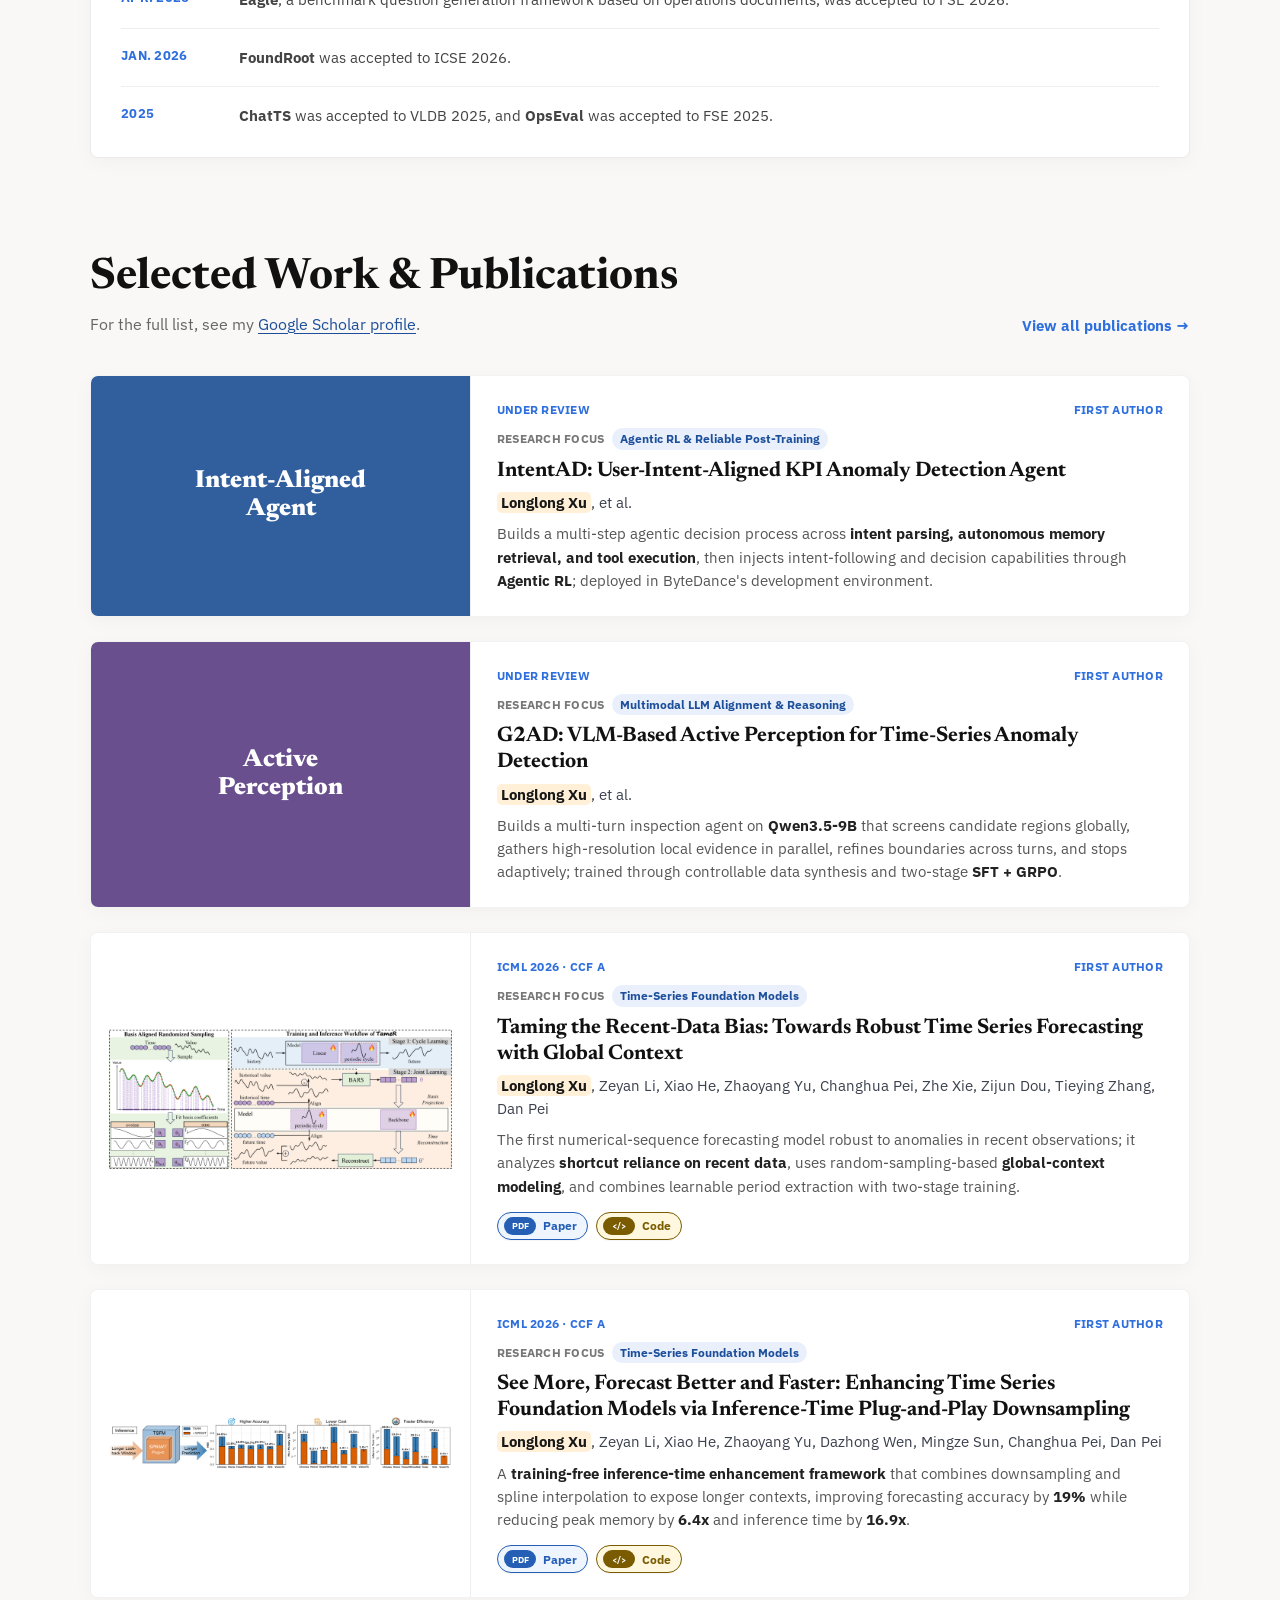
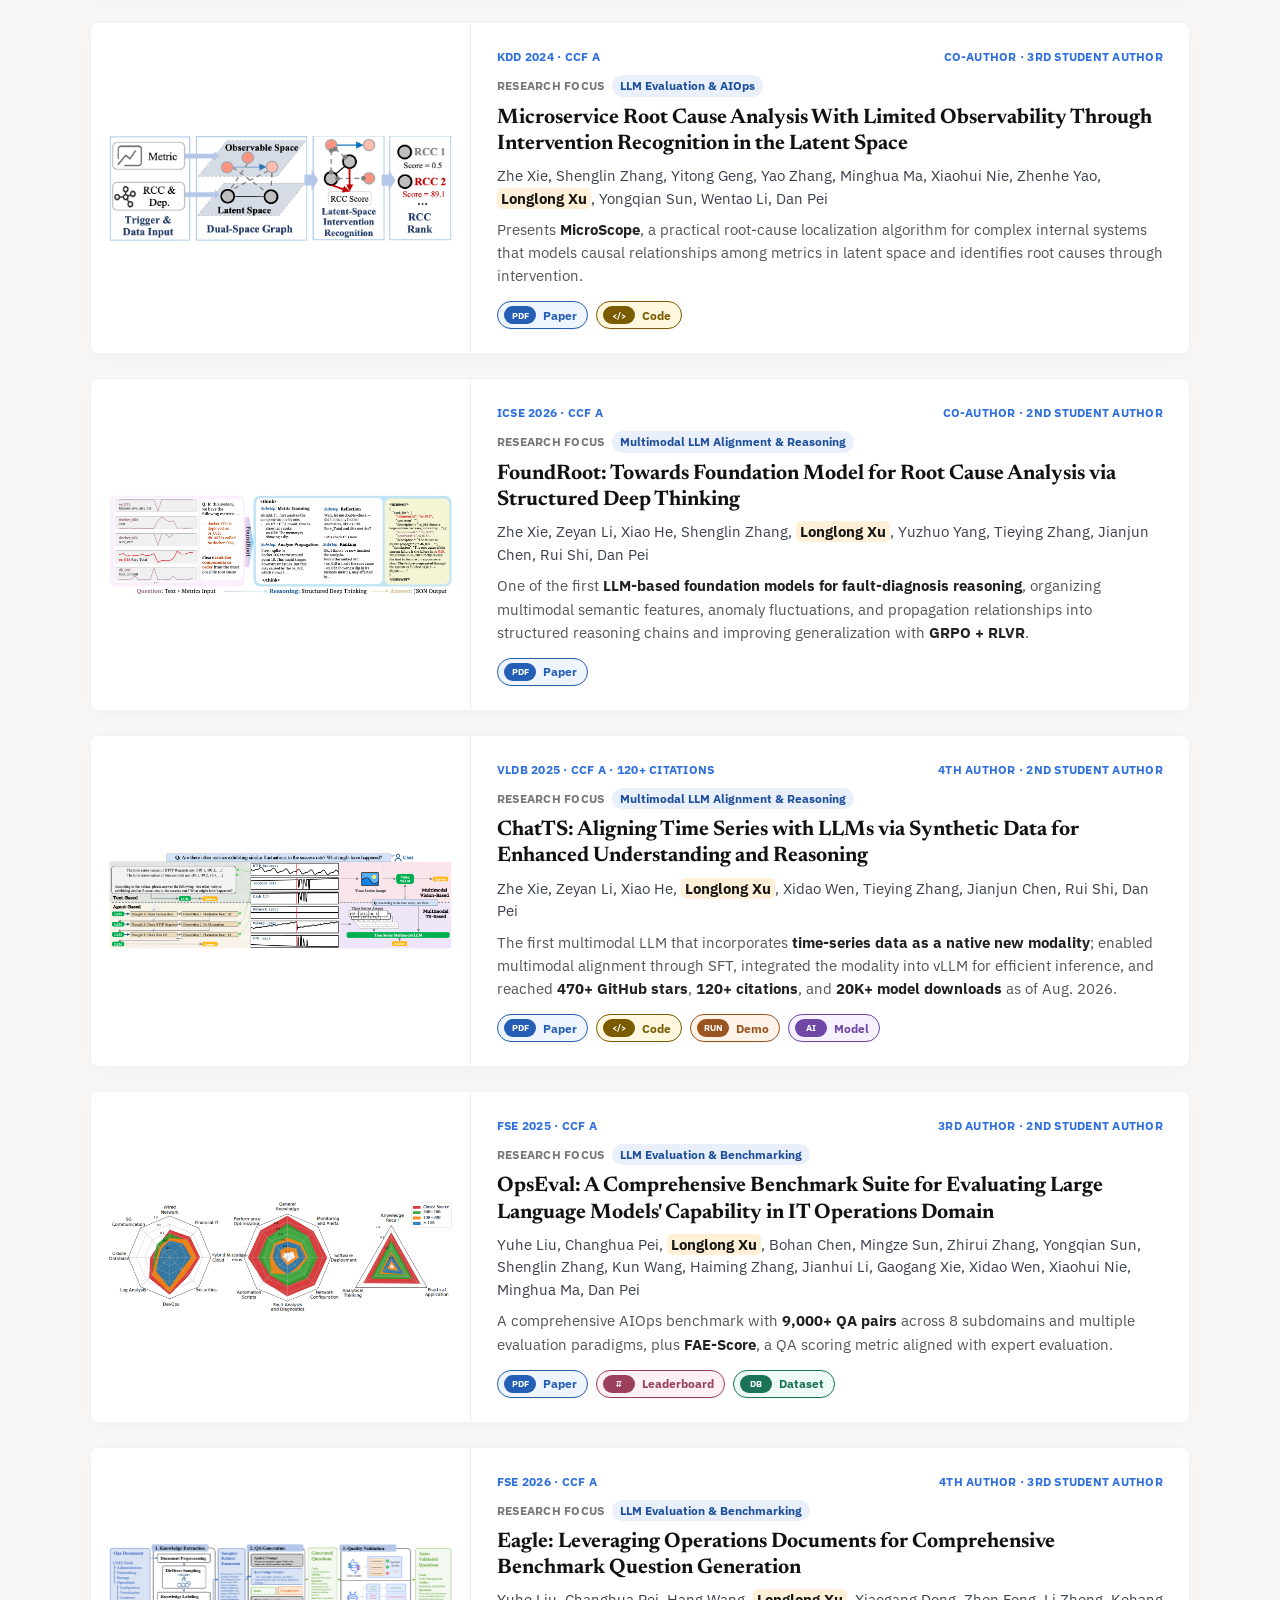
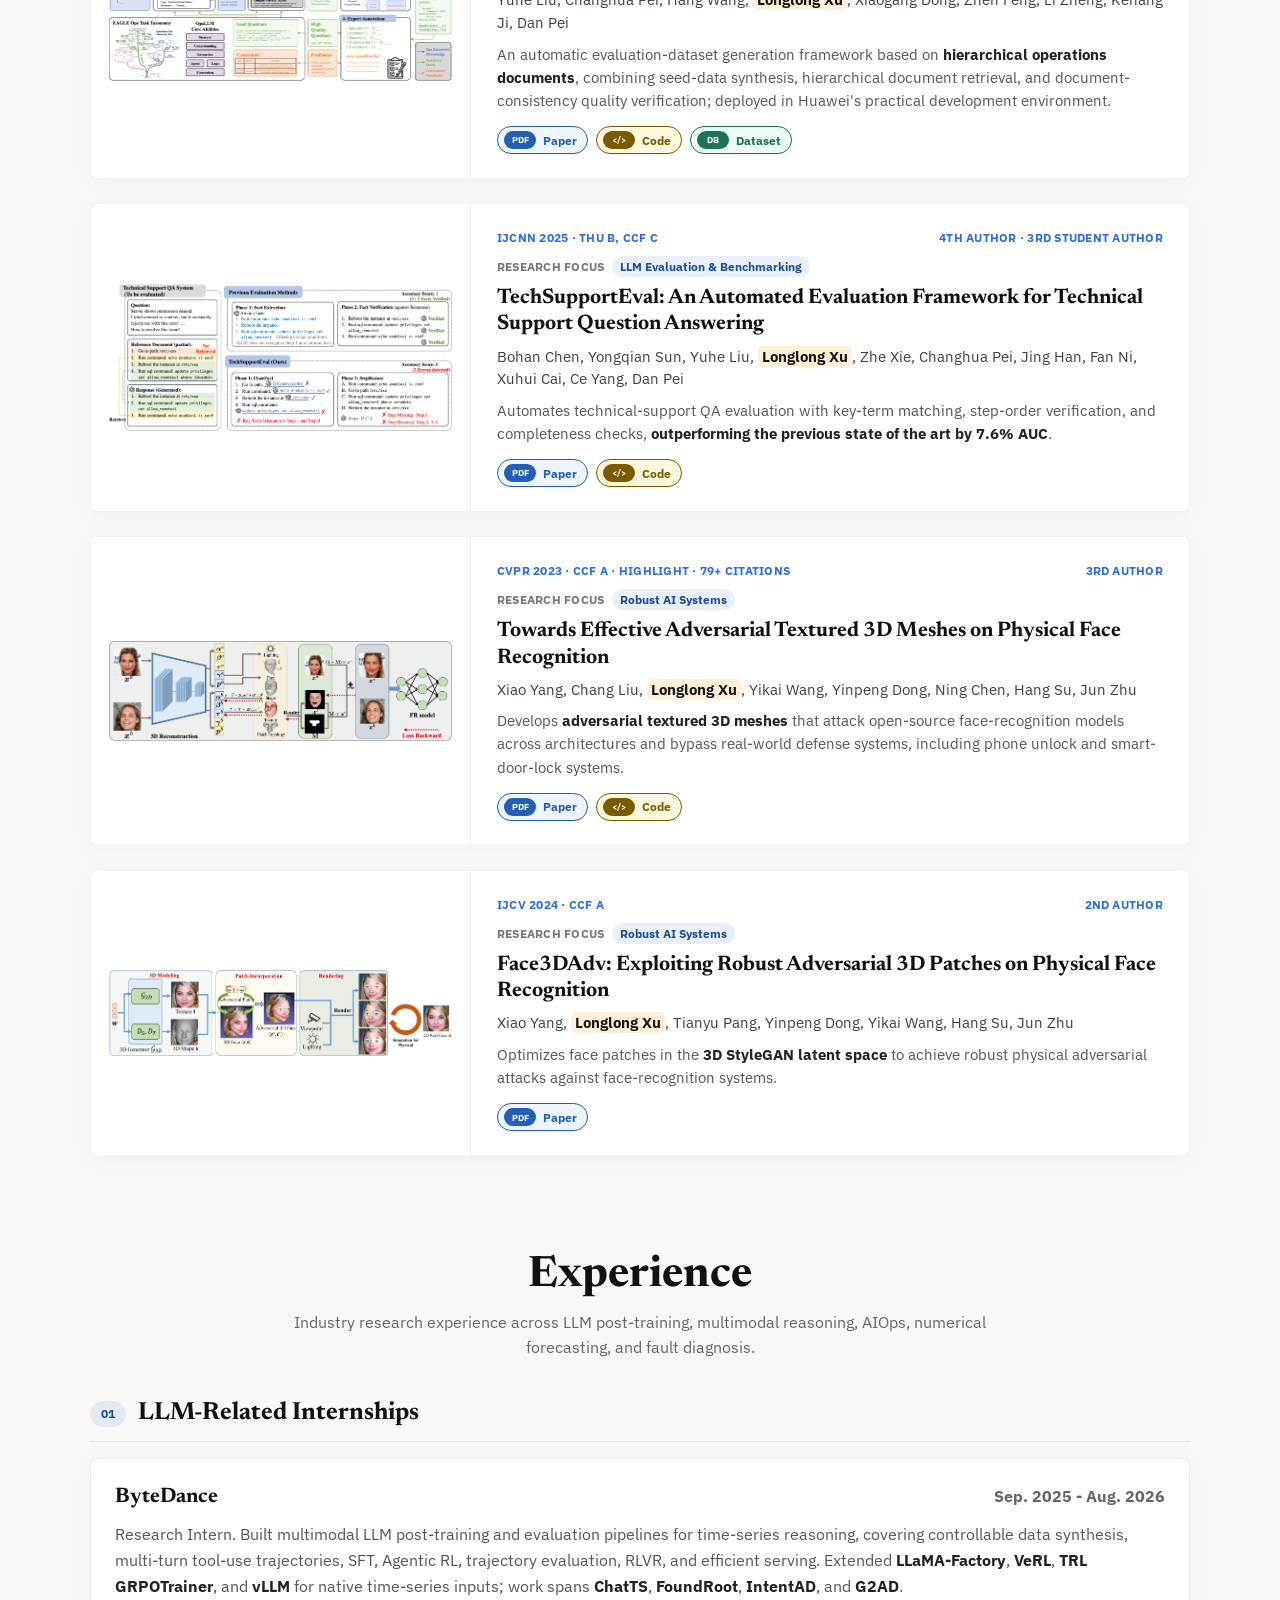
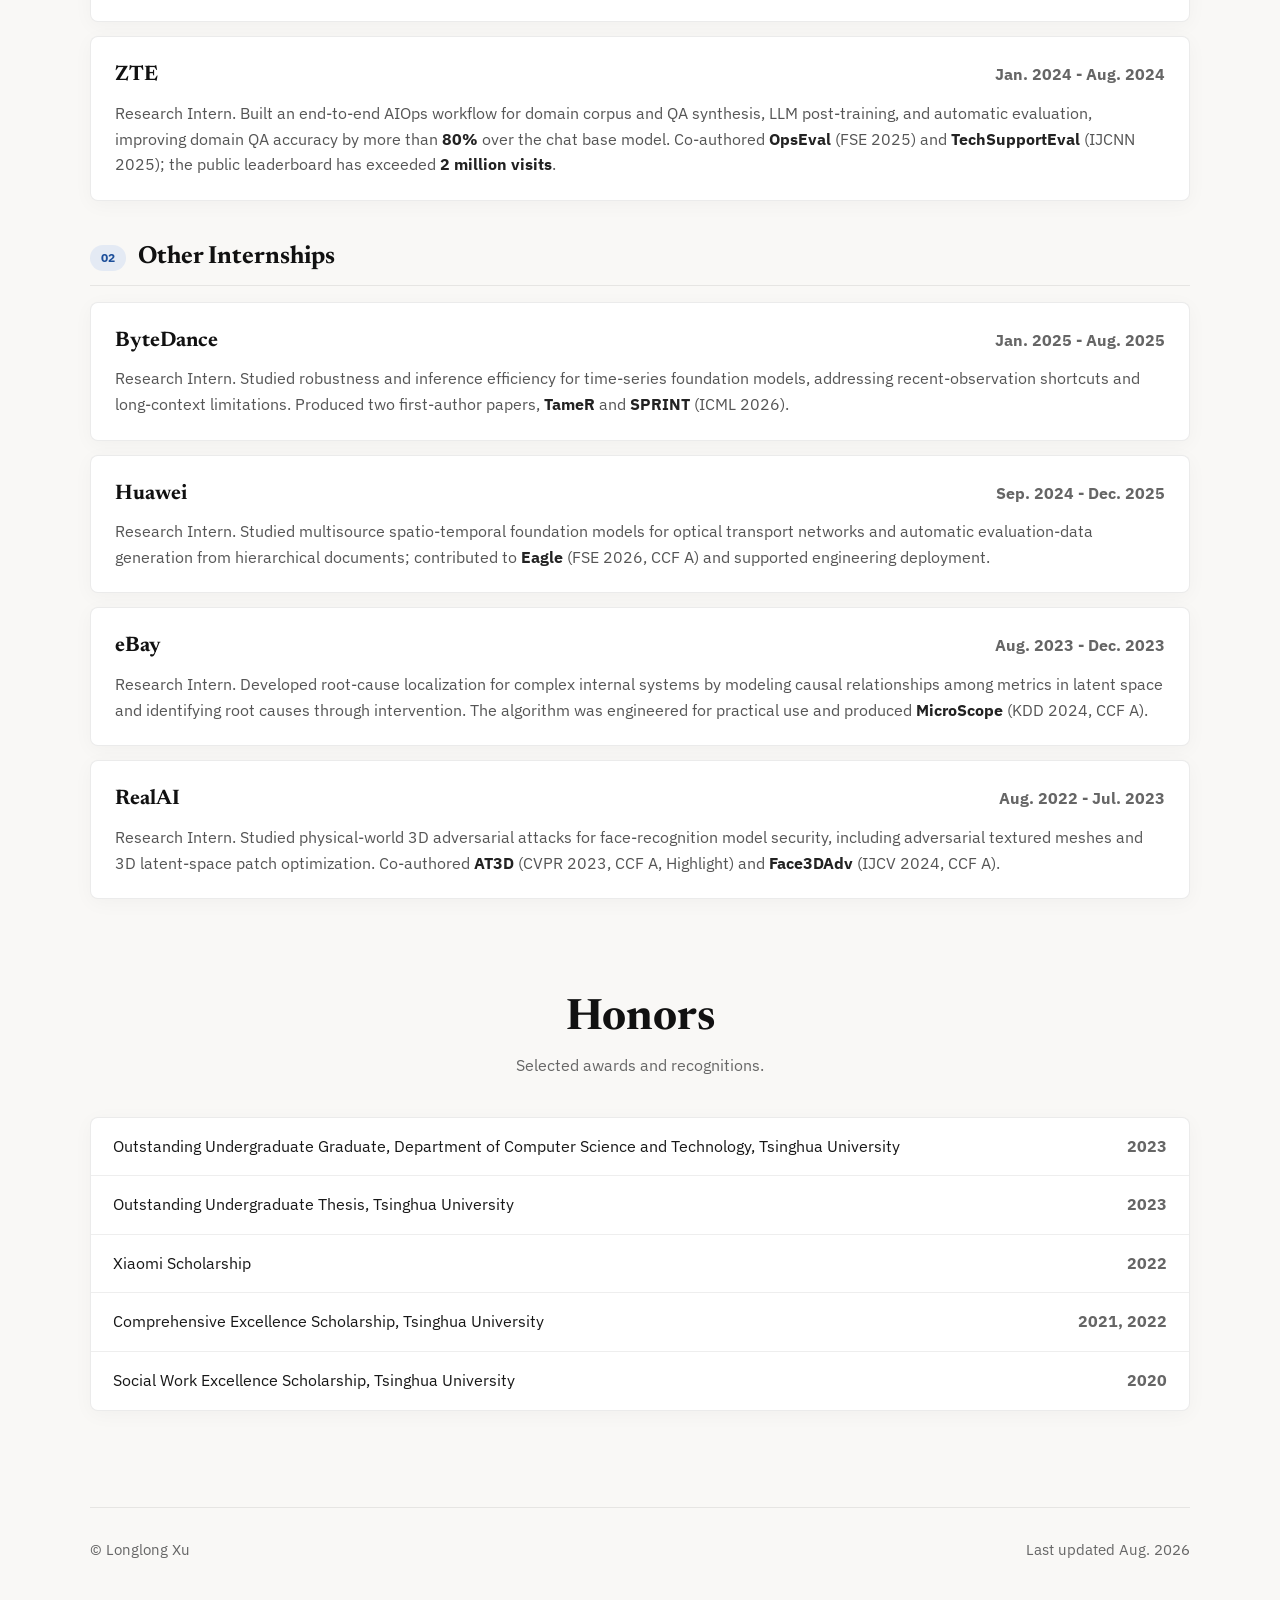
==== commit 52efda7b: "Refine public profile and remove CV files" ====
--- a/index.html
+++ b/index.html
@@ -11,7 +11,7 @@
     <link rel="preconnect" href="https://fonts.googleapis.com" />
     <link rel="preconnect" href="https://fonts.gstatic.com" crossorigin />
     <link href="https://fonts.googleapis.com/css2?family=IBM+Plex+Sans:wght@400;500;600;700&amp;family=Newsreader:opsz,wght@6..72,600;6..72,700;6..72,800&amp;display=swap" rel="stylesheet" />
-    <link rel="stylesheet" href="styles.css?v=20260830-1" />
+    <link rel="stylesheet" href="styles.css?v=20260830-2" />
   </head>
   <body>
     <header class="site-header">
@@ -39,20 +39,18 @@
             <a href="https://netman.aiops.org/"><strong>NetMan Lab</strong></a>. My research focuses on <strong class="highlight">LLM post-training</strong>, <strong class="highlight">Agentic RL</strong>, <strong class="highlight">multimodal LLM alignment and reasoning</strong>, and their applications to <strong class="highlight">AIOps</strong>.
           </p>
           <p class="hero-bio">
-            My recent work studies <strong class="highlight">off-policy optimization for LLM and agent training</strong>, including selective correction for LLM RL and inherited policy drift in long-horizon agents. I also build multimodal agents that align with <strong>user intent</strong>, retrieve memory, use tools, and actively acquire fine-grained evidence from time-series data.
+            My recent work spans <strong class="highlight">reliable LLM and agent post-training</strong>, including off-policy optimization for LLM and long-horizon agent training, user-intent-aligned multi-step decision making, and <strong>VLM-based active perception</strong> for fine-grained time-series anomaly localization.
           </p>
           <p class="hero-bio">
-            I received my B.E. degree in Computer Science and Technology from <strong class="highlight">Tsinghua University</strong> in 2023. I have held algorithm research internships at <strong>ByteDance</strong>, <strong>Huawei</strong>, <strong>ZTE</strong>, <strong>eBay</strong>, and <strong>RealAI</strong>, producing <strong class="highlight">two first-author ICML 2026 papers</strong> and <strong class="highlight">two first-author CCF-A submissions under review</strong>.
+            I received my B.E. degree in Computer Science and Technology from <strong class="highlight">Tsinghua University</strong> in 2023. I have held algorithm research internships at <strong>ByteDance</strong>, <strong>Huawei</strong>, <strong>ZTE</strong>, <strong>eBay</strong>, and <strong>RealAI</strong>, producing <strong class="highlight">two first-author ICML 2026 papers</strong> and <strong class="highlight">two first-author studies currently under review</strong>.
           </p>
           <div class="hero-metrics" aria-label="Research highlights">
             <span><strong>2</strong> first-author ICML papers</span>
-            <span><strong>3</strong> first-author LLM / Agent projects</span>
+            <span><strong>LLM</strong> post-training &amp; Agentic RL</span>
             <span><strong>120+</strong> ChatTS citations</span>
           </div>
           <div class="hero-links" aria-label="Profile links">
             <a class="button primary" href="#publications">View Publications</a>
-            <a class="button" href="assets/XuLonglong-en_US.pdf">English CV</a>
-            <a class="button" href="assets/Xulonglong_zh_CN.pdf">Chinese CV</a>
             <a class="button" href="https://scholar.google.com/citations?user=f_3R4qEAAAAJ&amp;hl=en">Google Scholar</a>
             <a class="button" href="mailto:xull23@mails.tsinghua.edu.cn">Contact Me</a>
           </div>
@@ -66,19 +64,19 @@
         <div class="section-header research-header">
           <div class="research-copy">
             <h2>Research Focus</h2>
-            <p>Building trainable agents that reason over multimodal evidence, stay reliable under policy drift, and support practical decision making.</p>
+            <p>Building reliable LLM and agent systems that learn from multimodal evidence and support practical decision making.</p>
           </div>
         </div>
         <div class="pillars-grid">
           <article class="pillar-card">
-            <h3>Agentic RL &amp; Off-Policy Optimization</h3>
-            <p>Reliable updates for LLM RL and long-horizon agents under <strong>policy lag, rollout reuse, and inherited trajectory drift</strong>.</p>
-            <a class="pillar-link" href="#pub-agentic">View Work →</a>
+            <h3>Agentic RL &amp; Reliable Post-Training</h3>
+            <p>Reliable policy updates for LLMs and long-horizon agents, together with <strong>intent-aligned multi-step decision making</strong>.</p>
+            <a class="pillar-link" href="#pub-post-training">View Agent Work →</a>
           </article>
           <article class="pillar-card">
-            <h3>Multimodal LLM Post-Training</h3>
-            <p>Aligning models with <strong>user intent</strong> and training agents to retrieve memory, use tools, and actively inspect time-series evidence.</p>
-            <a class="pillar-link" href="#pub-post-training">View Work →</a>
+            <h3>Multimodal LLM Alignment &amp; Reasoning</h3>
+            <p>Aligning time-series data with LLMs and training VLM agents to <strong>actively inspect fine-grained evidence</strong>.</p>
+            <a class="pillar-link" href="#pub-active-perception">View Work →</a>
           </article>
           <article class="pillar-card">
             <h3>LLM Evaluation &amp; AIOps</h3>
@@ -99,10 +97,6 @@
           <p>Recent research updates and publications.</p>
         </div>
         <div class="news-box">
-          <div class="news-item">
-            <span class="news-date">Aug. 2026</span>
-            <span class="news-content"><strong>IntentAD</strong> and <strong>G2AD</strong> were submitted to ICSE 2027 and AAAI 2027; I am also developing <strong>IPD</strong> for off-policy optimization in long-horizon Agentic RL.</span>
-          </div>
           <div class="news-item">
             <span class="news-date">May 2026</span>
             <span class="news-content"><strong>TameR</strong> and <strong>SPRINT</strong> were accepted to ICML 2026.</span>
@@ -132,33 +126,22 @@
         </div>
 
         <div class="paper-list">
-          <article class="paper-card" id="pub-agentic">
-            <div class="card-thumb tone-slate"><span>Agentic RL<br />Off-Policy</span></div>
-            <div class="card-content">
-              <div class="meta-row"><span>Ongoing · ICLR 2027 planned</span><span>First author (IPD) · Co-author (SIS)</span></div>
-              <p class="focus-line"><span>Research Focus</span><a href="#research">Agentic RL &amp; Off-Policy Optimization</a></p>
-              <h3>Off-Policy Optimization for LLM Post-Training and Long-Horizon Agents</h3>
-              <p class="authors"><strong class="me">Longlong Xu</strong>, collaborators</p>
-              <p class="paper-desc"><strong>SIS</strong> uses token-level rejection sampling for selective off-policy correction in LLM RL. <strong>Inherited Policy Drift (IPD)</strong> studies how later agent updates inherit mismatch from prior decisions and reweights policy loss using both current-token and accumulated action-path drift.</p>
-            </div>
-          </article>
-
           <article class="paper-card" id="pub-post-training">
             <div class="card-thumb tone-blue"><span>Intent-Aligned<br />Agent</span></div>
             <div class="card-content">
-              <div class="meta-row"><span>ICSE 2027 · CCF A · under review</span><span>First author</span></div>
-              <p class="focus-line"><span>Research Focus</span><a href="#research">Multimodal LLM Post-Training</a></p>
+              <div class="meta-row"><span>Under review</span><span>First author</span></div>
+              <p class="focus-line"><span>Research Focus</span><a href="#research">Agentic RL &amp; Reliable Post-Training</a></p>
               <h3>IntentAD: User-Intent-Aligned KPI Anomaly Detection Agent</h3>
               <p class="authors"><strong class="me">Longlong Xu</strong>, et al.</p>
               <p class="paper-desc">Builds a multi-step agentic decision process across <strong>intent parsing, autonomous memory retrieval, and tool execution</strong>, then injects intent-following and decision capabilities through <strong>Agentic RL</strong>; deployed in ByteDance's development environment.</p>
             </div>
           </article>
 
-          <article class="paper-card">
+          <article class="paper-card" id="pub-active-perception">
             <div class="card-thumb tone-purple"><span>Active<br />Perception</span></div>
             <div class="card-content">
-              <div class="meta-row"><span>AAAI 2027 · CCF A · under review</span><span>First author</span></div>
-              <p class="focus-line"><span>Research Focus</span><a href="#research">Multimodal LLM Post-Training</a></p>
+              <div class="meta-row"><span>Under review</span><span>First author</span></div>
+              <p class="focus-line"><span>Research Focus</span><a href="#research">Multimodal LLM Alignment &amp; Reasoning</a></p>
               <h3>G2AD: VLM-Based Active Perception for Time-Series Anomaly Detection</h3>
               <p class="authors"><strong class="me">Longlong Xu</strong>, et al.</p>
               <p class="paper-desc">Builds a multi-turn inspection agent on <strong>Qwen3.5-9B</strong> that screens candidate regions globally, gathers high-resolution local evidence in parallel, refines boundaries across turns, and stops adaptively; trained through controllable data synthesis and two-stage <strong>SFT + GRPO</strong>.</p>
@@ -205,7 +188,7 @@
             <div class="card-thumb"><img src="assets/publications/generated/foundroot.png" alt="FoundRoot structured deep thinking figure." /></div>
             <div class="card-content">
               <div class="meta-row"><span>ICSE 2026 · CCF A</span><span>Co-author · 2nd student author</span></div>
-              <p class="focus-line"><span>Research Focus</span><a href="#research">Multimodal LLM Post-Training</a></p>
+              <p class="focus-line"><span>Research Focus</span><a href="#research">Multimodal LLM Alignment &amp; Reasoning</a></p>
               <h3>FoundRoot: Towards Foundation Model for Root Cause Analysis via Structured Deep Thinking</h3>
               <p class="authors">Zhe Xie, Zeyan Li, Xiao He, Shenglin Zhang, <strong class="me">Longlong Xu</strong>, Yuzhuo Yang, Tieying Zhang, Jianjun Chen, Rui Shi, Dan Pei</p>
               <p class="paper-desc">One of the first <strong>LLM-based foundation models for fault-diagnosis reasoning</strong>, organizing multimodal semantic features, anomaly fluctuations, and propagation relationships into structured reasoning chains and improving generalization with <strong>GRPO + RLVR</strong>.</p>
@@ -217,7 +200,7 @@
             <div class="card-thumb"><img src="assets/publications/generated/chatts.png" alt="ChatTS time-series multimodal LLM figure." /></div>
             <div class="card-content">
               <div class="meta-row"><span>VLDB 2025 · CCF A · 120+ citations</span><span>4th author · 2nd student author</span></div>
-              <p class="focus-line"><span>Research Focus</span><a href="#research">Multimodal LLM Post-Training</a></p>
+              <p class="focus-line"><span>Research Focus</span><a href="#research">Multimodal LLM Alignment &amp; Reasoning</a></p>
               <h3>ChatTS: Aligning Time Series with LLMs via Synthetic Data for Enhanced Understanding and Reasoning</h3>
               <p class="authors">Zhe Xie, Zeyan Li, Xiao He, <strong class="me">Longlong Xu</strong>, Xidao Wen, Tieying Zhang, Jianjun Chen, Rui Shi, Dan Pei</p>
               <p class="paper-desc">The first multimodal LLM that incorporates <strong>time-series data as a native new modality</strong>; enabled multimodal alignment through SFT, integrated the modality into vLLM for efficient inference, and reached <strong>470+ GitHub stars</strong>, <strong>120+ citations</strong>, and <strong>20K+ model downloads</strong> as of Aug. 2026.</p>
@@ -290,29 +273,44 @@
       <section id="experience" class="section">
         <div class="section-header">
           <h2>Experience</h2>
-            <p>Industry research experience across LLM post-training, multimodal reasoning, AIOps, numerical forecasting, and fault diagnosis.</p>
-        </div>
-        <div class="experience-list">
-          <article>
-            <div class="row-heading"><h3>ByteDance</h3><span>Jan. 2025 - Aug. 2026</span></div>
-            <p>Research Intern. Built multimodal LLM post-training and evaluation pipelines for time-series reasoning, spanning native-modality alignment, controllable trajectory synthesis, Agentic RL, multi-turn tool use, RLVR, and efficient serving. <strong>Outputs:</strong> first-author <strong>TameR</strong> and <strong>SPRINT</strong> (ICML 2026), first-author submissions <strong>IntentAD</strong> and <strong>G2AD</strong>, and co-authored <strong>ChatTS</strong> (VLDB 2025) and <strong>FoundRoot</strong> (ICSE 2026).</p>
-          </article>
-          <article>
-            <div class="row-heading"><h3>Huawei</h3><span>Sep. 2024 - Dec. 2025</span></div>
-            <p>Research Intern. Studied multisource spatio-temporal foundation models for optical transport networks and automatic evaluation-data generation from hierarchical documents; contributed to <strong>Eagle</strong> (FSE 2026, CCF A) and supported engineering deployment.</p>
-          </article>
-          <article>
-            <div class="row-heading"><h3>ZTE</h3><span>Jan. 2024 - Aug. 2024</span></div>
-            <p>Research Intern. Built an end-to-end AIOps workflow for domain corpus and QA synthesis, LLM post-training, and automatic evaluation, improving domain QA accuracy by more than <strong>80%</strong> over the chat base model. Co-authored <strong>OpsEval</strong> (FSE 2025) and <strong>TechSupportEval</strong> (IJCNN 2025); the public leaderboard has exceeded <strong>2 million visits</strong>.</p>
-          </article>
-          <article>
-            <div class="row-heading"><h3>eBay</h3><span>Aug. 2023 - Dec. 2023</span></div>
-            <p>Algorithm Engineer. Developed root-cause localization for complex internal systems by modeling causal relationships among metrics in latent space and identifying root causes through intervention. The algorithm was engineered for practical use and produced one co-authored paper: <strong>MicroScope</strong> (KDD 2024, CCF A).</p>
-          </article>
-          <article>
-            <div class="row-heading"><h3>RealAI</h3><span>Aug. 2022 - Jul. 2023</span></div>
-            <p>Algorithm Engineer. Researched physical-world 3D adversarial attacks for face-recognition model security, including adversarial textured meshes and 3D latent-space patch optimization. <strong>Outputs:</strong> co-author papers <strong>AT3D</strong> (CVPR 2023, CCF A, Highlight) and <strong>Face3DAdv</strong> (IJCV 2024, CCF A).</p>
-          </article>
+          <p>Industry research experience across LLM post-training, multimodal reasoning, AIOps, numerical forecasting, and fault diagnosis.</p>
+        </div>
+        <div class="experience-groups">
+          <section class="experience-group" aria-labelledby="experience-llm">
+            <h3 class="experience-group-title" id="experience-llm"><span>01</span> LLM-Related Internships</h3>
+            <div class="experience-list">
+              <article>
+                <div class="row-heading"><h3>ByteDance</h3><span>Sep. 2025 - Aug. 2026</span></div>
+                <p>Research Intern. Built multimodal LLM post-training and evaluation pipelines for time-series reasoning, covering controllable data synthesis, multi-turn tool-use trajectories, SFT, Agentic RL, trajectory evaluation, RLVR, and efficient serving. Extended <strong>LLaMA-Factory</strong>, <strong>VeRL</strong>, <strong>TRL GRPOTrainer</strong>, and <strong>vLLM</strong> for native time-series inputs; work spans <strong>ChatTS</strong>, <strong>FoundRoot</strong>, <strong>IntentAD</strong>, and <strong>G2AD</strong>.</p>
+              </article>
+              <article>
+                <div class="row-heading"><h3>ZTE</h3><span>Jan. 2024 - Aug. 2024</span></div>
+                <p>Research Intern. Built an end-to-end AIOps workflow for domain corpus and QA synthesis, LLM post-training, and automatic evaluation, improving domain QA accuracy by more than <strong>80%</strong> over the chat base model. Co-authored <strong>OpsEval</strong> (FSE 2025) and <strong>TechSupportEval</strong> (IJCNN 2025); the public leaderboard has exceeded <strong>2 million visits</strong>.</p>
+              </article>
+            </div>
+          </section>
+
+          <section class="experience-group" aria-labelledby="experience-other">
+            <h3 class="experience-group-title" id="experience-other"><span>02</span> Other Internships</h3>
+            <div class="experience-list">
+              <article>
+                <div class="row-heading"><h3>ByteDance</h3><span>Jan. 2025 - Aug. 2025</span></div>
+                <p>Research Intern. Studied robustness and inference efficiency for time-series foundation models, addressing recent-observation shortcuts and long-context limitations. Produced two first-author papers, <strong>TameR</strong> and <strong>SPRINT</strong> (ICML 2026).</p>
+              </article>
+              <article>
+                <div class="row-heading"><h3>Huawei</h3><span>Sep. 2024 - Dec. 2025</span></div>
+                <p>Research Intern. Studied multisource spatio-temporal foundation models for optical transport networks and automatic evaluation-data generation from hierarchical documents; contributed to <strong>Eagle</strong> (FSE 2026, CCF A) and supported engineering deployment.</p>
+              </article>
+              <article>
+                <div class="row-heading"><h3>eBay</h3><span>Aug. 2023 - Dec. 2023</span></div>
+                <p>Research Intern. Developed root-cause localization for complex internal systems by modeling causal relationships among metrics in latent space and identifying root causes through intervention. The algorithm was engineered for practical use and produced <strong>MicroScope</strong> (KDD 2024, CCF A).</p>
+              </article>
+              <article>
+                <div class="row-heading"><h3>RealAI</h3><span>Aug. 2022 - Jul. 2023</span></div>
+                <p>Research Intern. Studied physical-world 3D adversarial attacks for face-recognition model security, including adversarial textured meshes and 3D latent-space patch optimization. Co-authored <strong>AT3D</strong> (CVPR 2023, CCF A, Highlight) and <strong>Face3DAdv</strong> (IJCV 2024, CCF A).</p>
+              </article>
+            </div>
+          </section>
         </div>
       </section>
 
--- a/styles.css
+++ b/styles.css
@@ -638,6 +638,40 @@
   gap: 14px;
 }
 
+.experience-groups {
+  display: grid;
+  gap: 42px;
+}
+
+.experience-group {
+  scroll-margin-top: 96px;
+}
+
+.experience-group-title {
+  display: flex;
+  align-items: center;
+  gap: 12px;
+  margin: 0 0 16px;
+  padding-bottom: 12px;
+  border-bottom: 1px solid var(--line);
+  font-size: 1.55rem;
+  line-height: 1.2;
+}
+
+.experience-group-title span {
+  display: inline-grid;
+  min-width: 36px;
+  height: 26px;
+  place-items: center;
+  border-radius: 999px;
+  background: rgba(47, 111, 221, 0.1);
+  color: var(--accent-dark);
+  font-family: "IBM Plex Sans", ui-sans-serif, system-ui, sans-serif;
+  font-size: 0.72rem;
+  font-weight: 850;
+  letter-spacing: 0.04em;
+}
+
 .experience-list article {
   padding: 22px 24px;
 }
@@ -787,6 +821,14 @@
     scroll-margin-top: 0;
   }
 
+  .experience-groups {
+    gap: 34px;
+  }
+
+  .experience-group-title {
+    font-size: 1.38rem;
+  }
+
   .paper-card {
     scroll-margin-top: 0;
   }
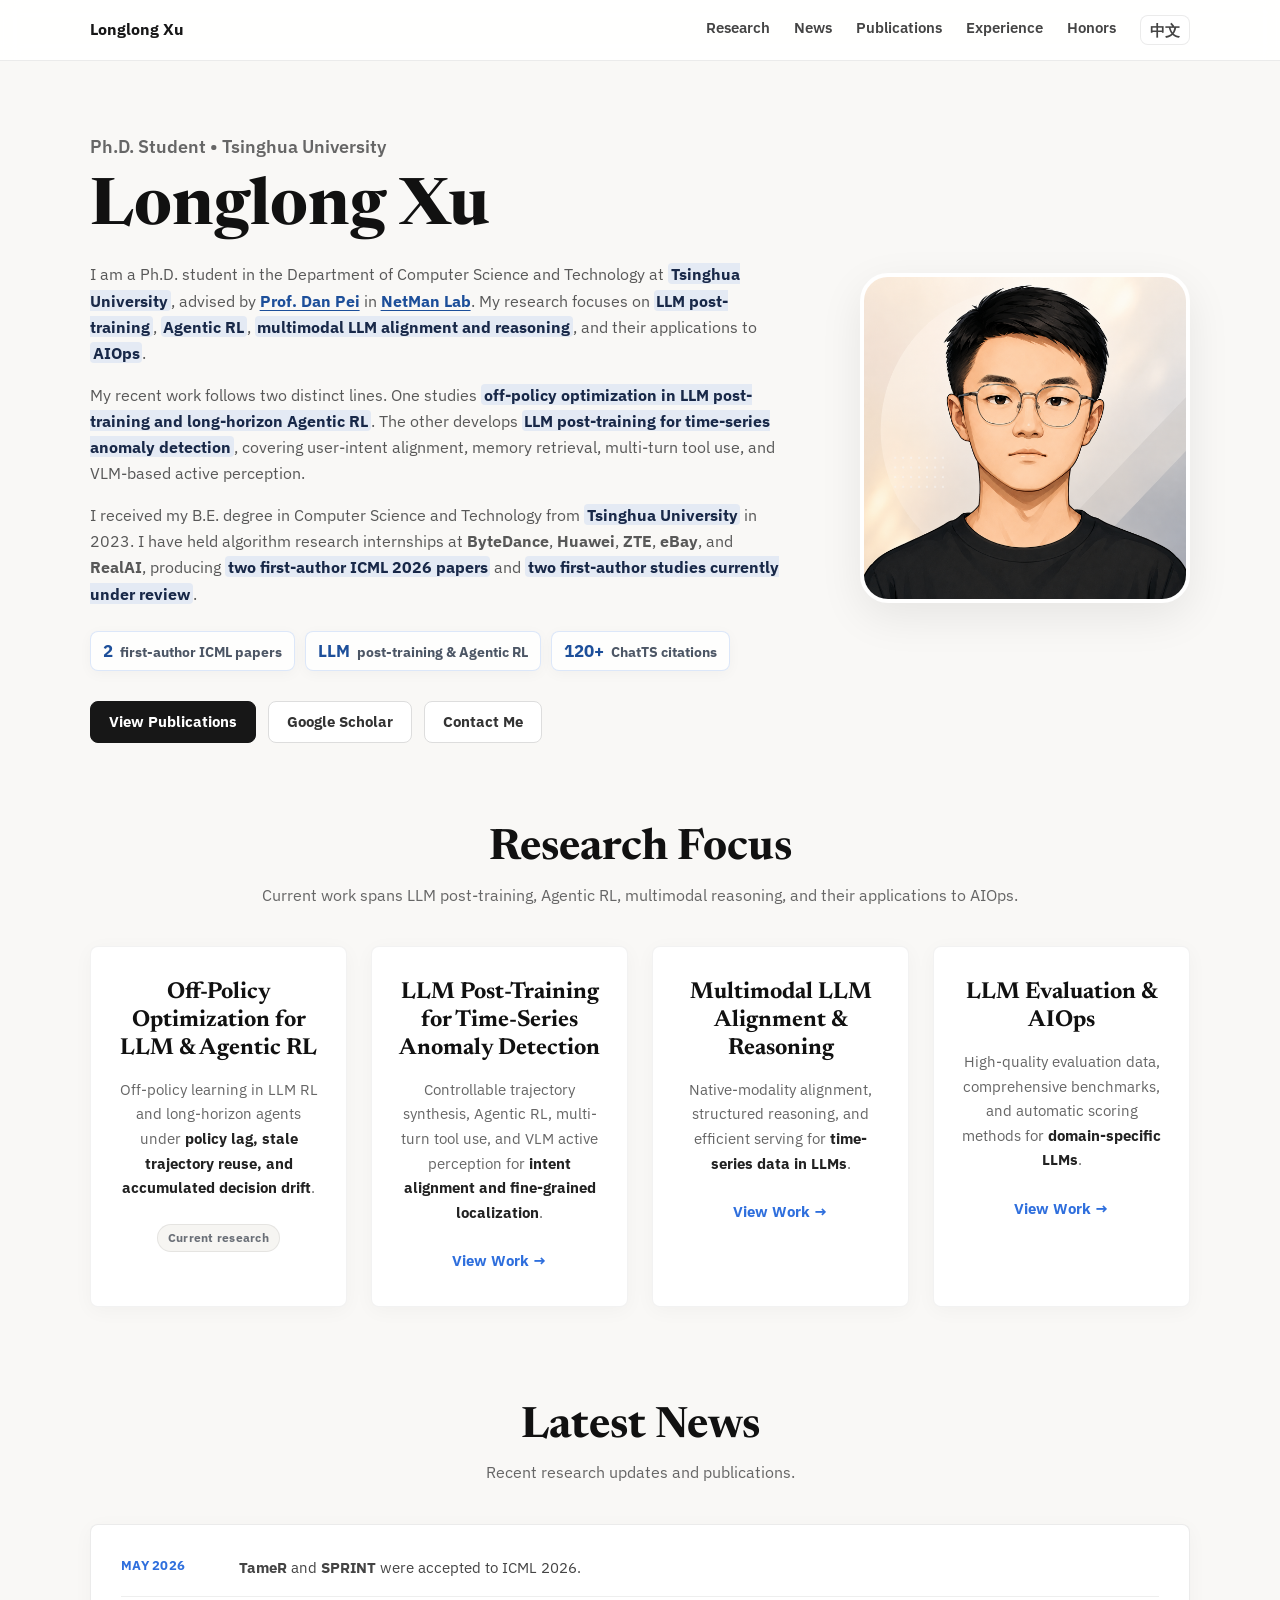
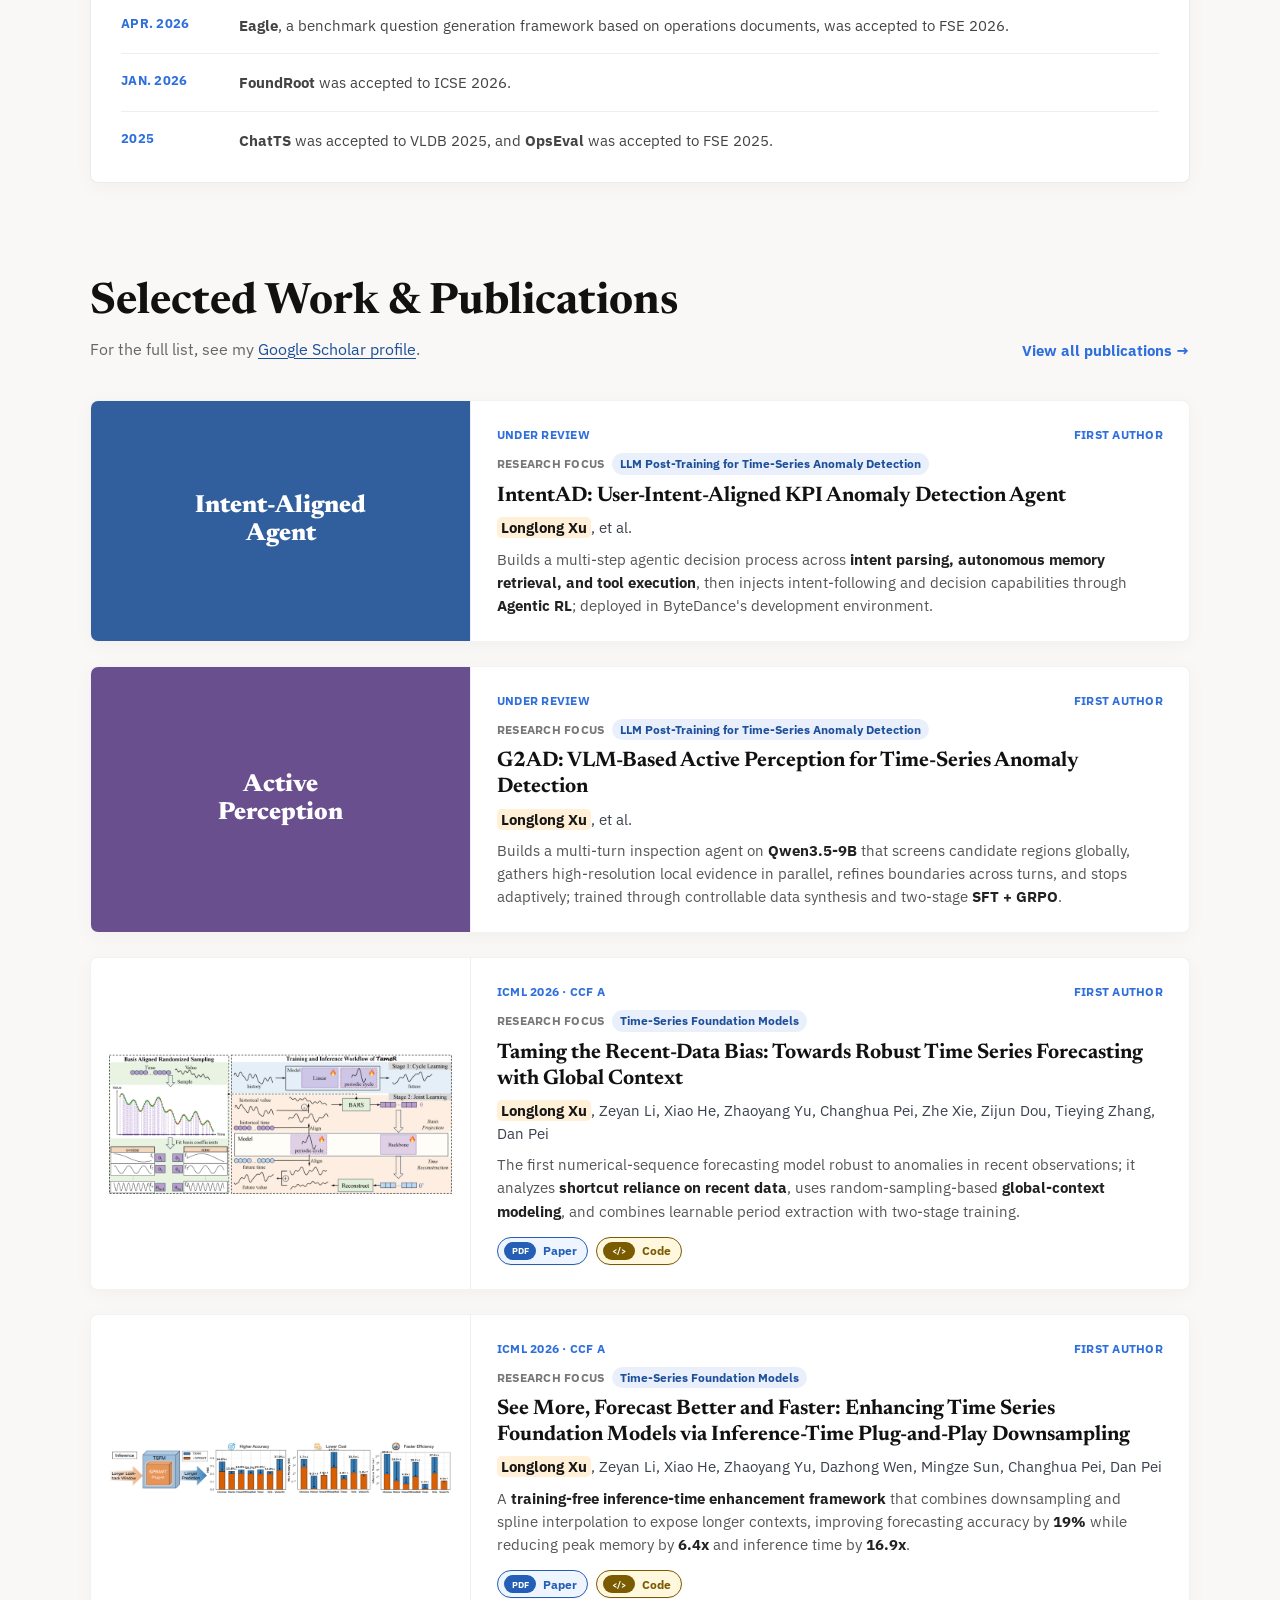
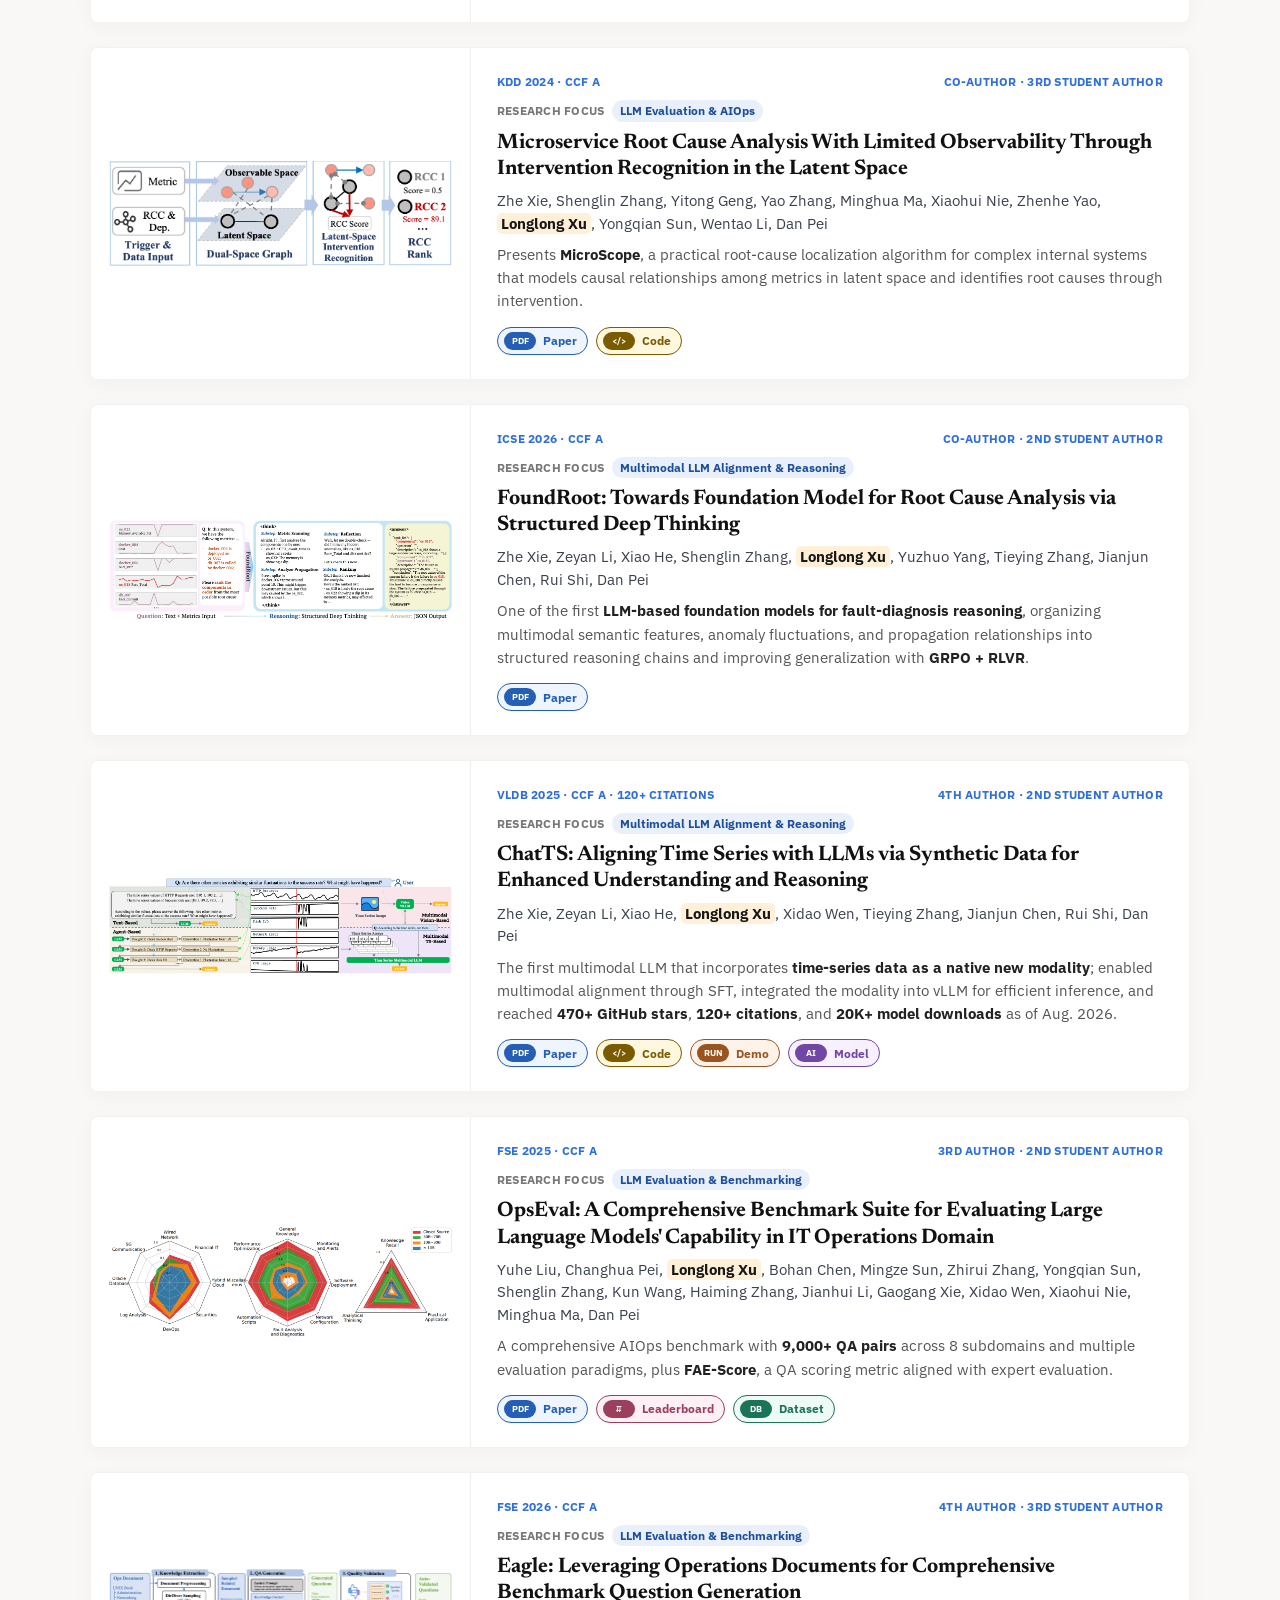
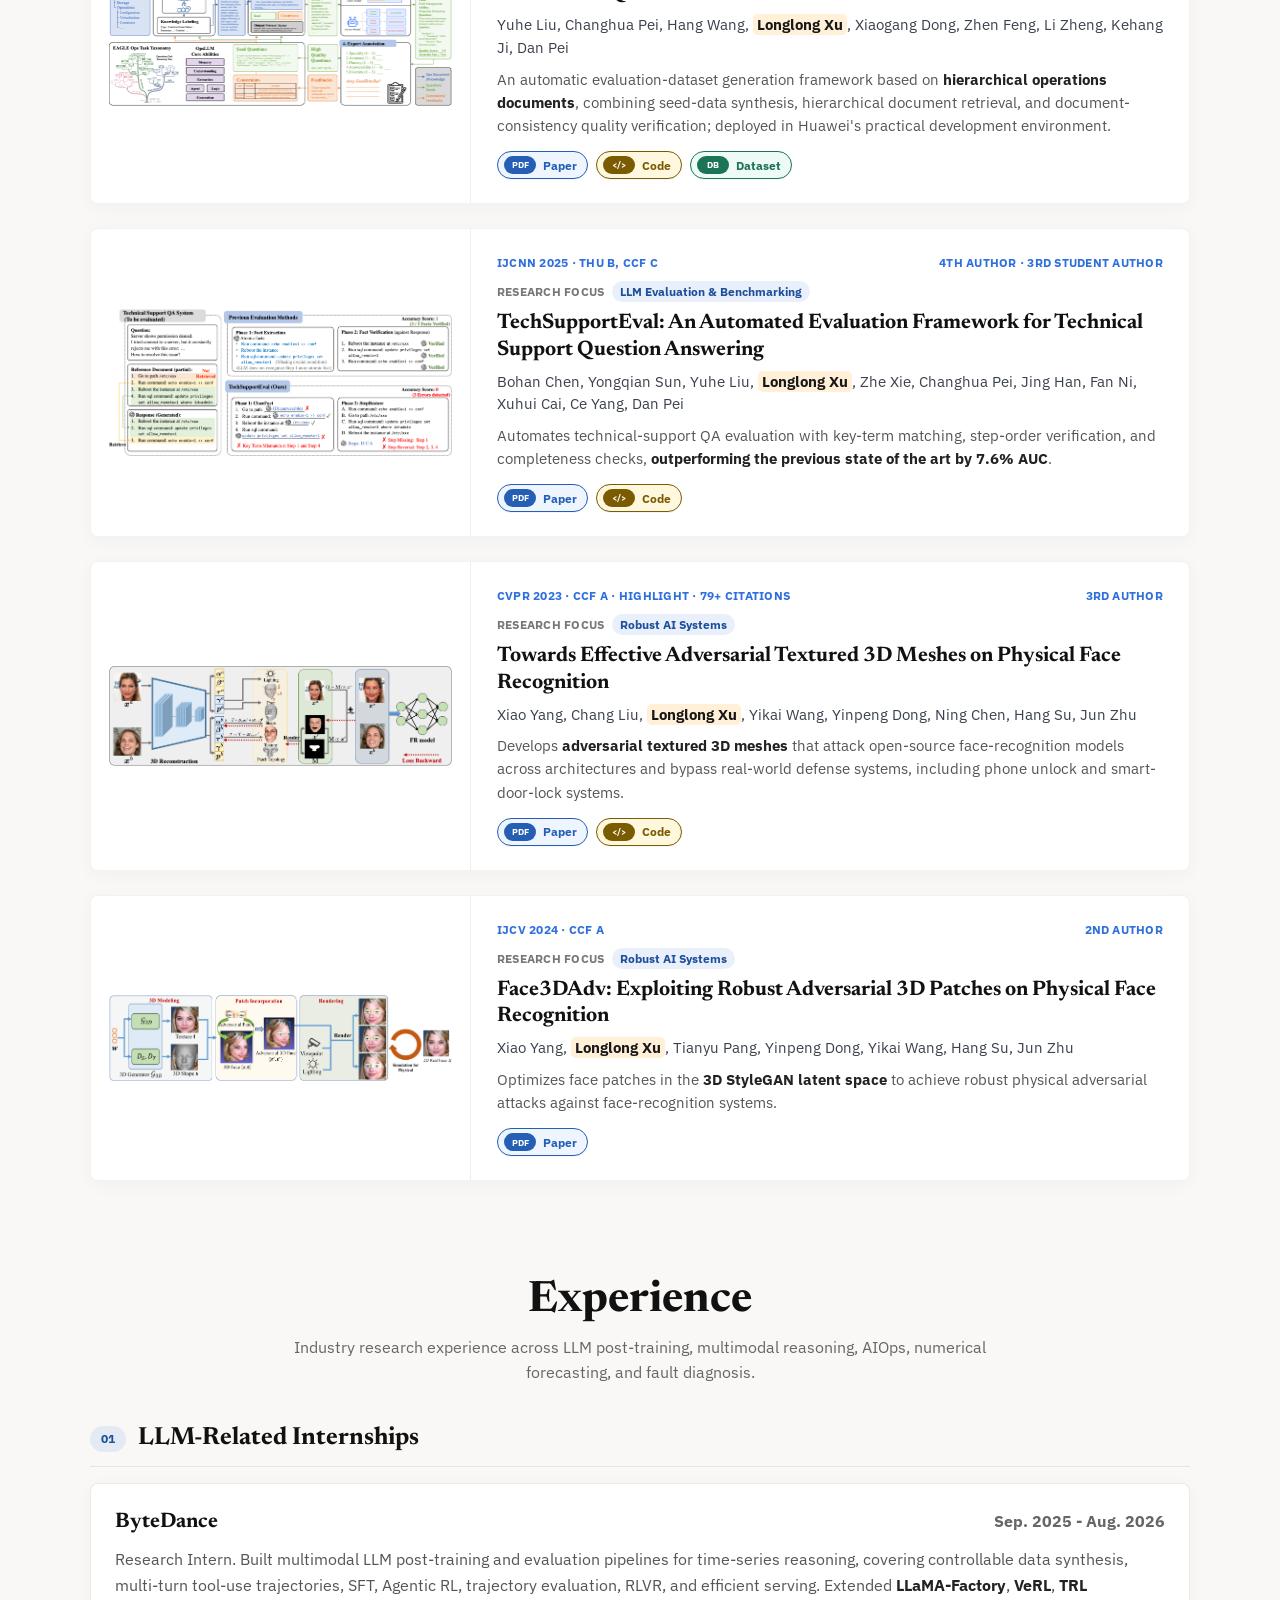
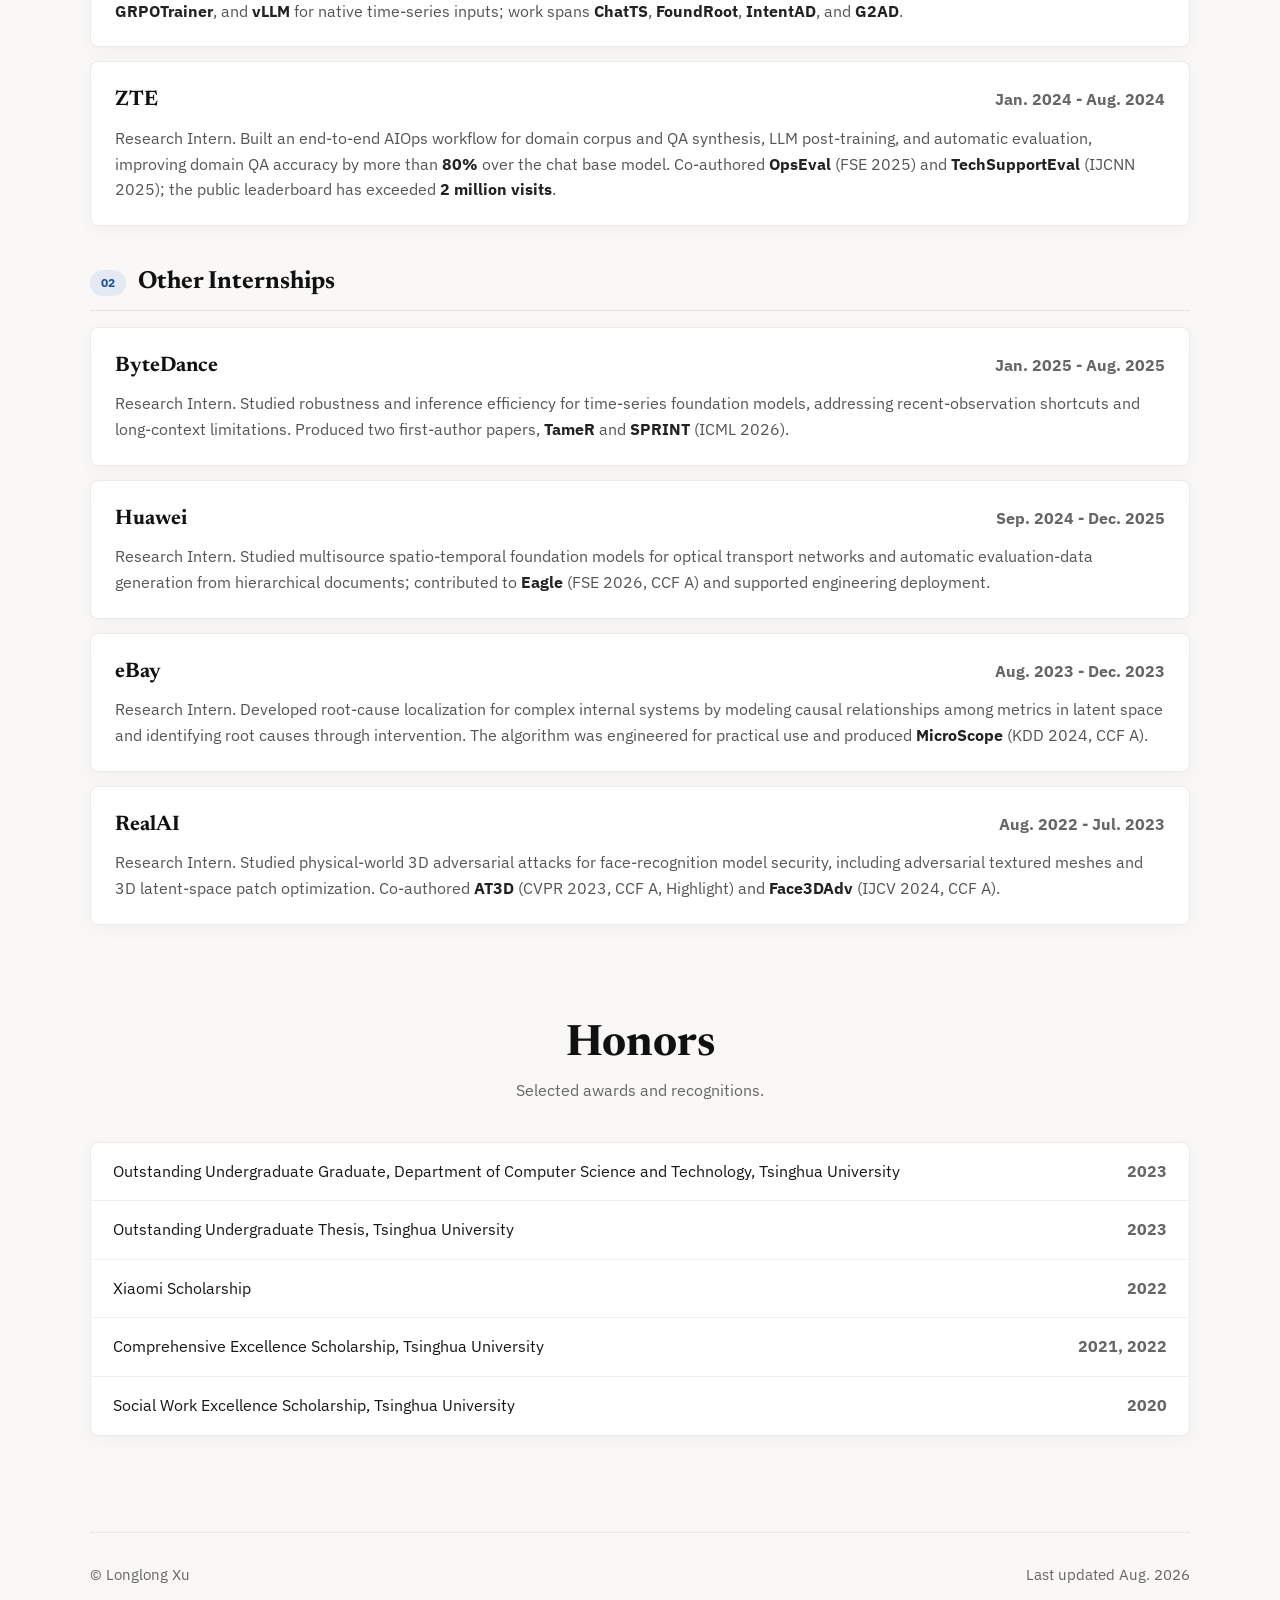
==== commit 51e17123: "Refine Chinese research narrative" ====
--- a/index.html
+++ b/index.html
@@ -11,7 +11,7 @@
     <link rel="preconnect" href="https://fonts.googleapis.com" />
     <link rel="preconnect" href="https://fonts.gstatic.com" crossorigin />
     <link href="https://fonts.googleapis.com/css2?family=IBM+Plex+Sans:wght@400;500;600;700&amp;family=Newsreader:opsz,wght@6..72,600;6..72,700;6..72,800&amp;display=swap" rel="stylesheet" />
-    <link rel="stylesheet" href="styles.css?v=20260830-2" />
+    <link rel="stylesheet" href="styles.css?v=20260830-3" />
   </head>
   <body>
     <header class="site-header">
@@ -39,7 +39,7 @@
             <a href="https://netman.aiops.org/"><strong>NetMan Lab</strong></a>. My research focuses on <strong class="highlight">LLM post-training</strong>, <strong class="highlight">Agentic RL</strong>, <strong class="highlight">multimodal LLM alignment and reasoning</strong>, and their applications to <strong class="highlight">AIOps</strong>.
           </p>
           <p class="hero-bio">
-            My recent work spans <strong class="highlight">reliable LLM and agent post-training</strong>, including off-policy optimization for LLM and long-horizon agent training, user-intent-aligned multi-step decision making, and <strong>VLM-based active perception</strong> for fine-grained time-series anomaly localization.
+            My recent work follows two distinct lines. One studies <strong class="highlight">off-policy optimization in LLM post-training and long-horizon Agentic RL</strong>. The other develops <strong class="highlight">LLM post-training for time-series anomaly detection</strong>, covering user-intent alignment, memory retrieval, multi-turn tool use, and VLM-based active perception.
           </p>
           <p class="hero-bio">
             I received my B.E. degree in Computer Science and Technology from <strong class="highlight">Tsinghua University</strong> in 2023. I have held algorithm research internships at <strong>ByteDance</strong>, <strong>Huawei</strong>, <strong>ZTE</strong>, <strong>eBay</strong>, and <strong>RealAI</strong>, producing <strong class="highlight">two first-author ICML 2026 papers</strong> and <strong class="highlight">two first-author studies currently under review</strong>.
@@ -64,29 +64,29 @@
         <div class="section-header research-header">
           <div class="research-copy">
             <h2>Research Focus</h2>
-            <p>Building reliable LLM and agent systems that learn from multimodal evidence and support practical decision making.</p>
+            <p>Current work spans LLM post-training, Agentic RL, multimodal reasoning, and their applications to AIOps.</p>
           </div>
         </div>
         <div class="pillars-grid">
           <article class="pillar-card">
-            <h3>Agentic RL &amp; Reliable Post-Training</h3>
-            <p>Reliable policy updates for LLMs and long-horizon agents, together with <strong>intent-aligned multi-step decision making</strong>.</p>
-            <a class="pillar-link" href="#pub-post-training">View Agent Work →</a>
+            <h3>Off-Policy Optimization for LLM &amp; Agentic RL</h3>
+            <p>Off-policy learning in LLM RL and long-horizon agents under <strong>policy lag, stale trajectory reuse, and accumulated decision drift</strong>.</p>
+            <span class="pillar-status">Current research</span>
+          </article>
+          <article class="pillar-card">
+            <h3>LLM Post-Training for Time-Series Anomaly Detection</h3>
+            <p>Controllable trajectory synthesis, Agentic RL, multi-turn tool use, and VLM active perception for <strong>intent alignment and fine-grained localization</strong>.</p>
+            <a class="pillar-link" href="#pub-post-training">View Work →</a>
           </article>
           <article class="pillar-card">
             <h3>Multimodal LLM Alignment &amp; Reasoning</h3>
-            <p>Aligning time-series data with LLMs and training VLM agents to <strong>actively inspect fine-grained evidence</strong>.</p>
-            <a class="pillar-link" href="#pub-active-perception">View Work →</a>
+            <p>Native-modality alignment, structured reasoning, and efficient serving for <strong>time-series data in LLMs</strong>.</p>
+            <a class="pillar-link" href="#pub-multimodal">View Work →</a>
           </article>
           <article class="pillar-card">
             <h3>LLM Evaluation &amp; AIOps</h3>
-            <p>Evaluation pipelines for <strong>vertical-domain QA</strong>, document-grounded reasoning, benchmark generation, and automatic scoring.</p>
+            <p>High-quality evaluation data, comprehensive benchmarks, and automatic scoring methods for <strong>domain-specific LLMs</strong>.</p>
             <a class="pillar-link" href="#pub-llm-evaluation">View Work →</a>
-          </article>
-          <article class="pillar-card">
-            <h3>Time-Series Foundation Models</h3>
-            <p>Robust forecasting, global-context modeling, and training-free inference enhancement for <strong>long time-series contexts</strong>.</p>
-            <a class="pillar-link" href="#pub-long-sequence">View Work →</a>
           </article>
         </div>
       </section>
@@ -130,7 +130,7 @@
             <div class="card-thumb tone-blue"><span>Intent-Aligned<br />Agent</span></div>
             <div class="card-content">
               <div class="meta-row"><span>Under review</span><span>First author</span></div>
-              <p class="focus-line"><span>Research Focus</span><a href="#research">Agentic RL &amp; Reliable Post-Training</a></p>
+              <p class="focus-line"><span>Research Focus</span><a href="#research">LLM Post-Training for Time-Series Anomaly Detection</a></p>
               <h3>IntentAD: User-Intent-Aligned KPI Anomaly Detection Agent</h3>
               <p class="authors"><strong class="me">Longlong Xu</strong>, et al.</p>
               <p class="paper-desc">Builds a multi-step agentic decision process across <strong>intent parsing, autonomous memory retrieval, and tool execution</strong>, then injects intent-following and decision capabilities through <strong>Agentic RL</strong>; deployed in ByteDance's development environment.</p>
@@ -141,7 +141,7 @@
             <div class="card-thumb tone-purple"><span>Active<br />Perception</span></div>
             <div class="card-content">
               <div class="meta-row"><span>Under review</span><span>First author</span></div>
-              <p class="focus-line"><span>Research Focus</span><a href="#research">Multimodal LLM Alignment &amp; Reasoning</a></p>
+              <p class="focus-line"><span>Research Focus</span><a href="#research">LLM Post-Training for Time-Series Anomaly Detection</a></p>
               <h3>G2AD: VLM-Based Active Perception for Time-Series Anomaly Detection</h3>
               <p class="authors"><strong class="me">Longlong Xu</strong>, et al.</p>
               <p class="paper-desc">Builds a multi-turn inspection agent on <strong>Qwen3.5-9B</strong> that screens candidate regions globally, gathers high-resolution local evidence in parallel, refines boundaries across turns, and stops adaptively; trained through controllable data synthesis and two-stage <strong>SFT + GRPO</strong>.</p>
@@ -196,7 +196,7 @@
             </div>
           </article>
 
-          <article class="paper-card">
+          <article class="paper-card" id="pub-multimodal">
             <div class="card-thumb"><img src="assets/publications/generated/chatts.png" alt="ChatTS time-series multimodal LLM figure." /></div>
             <div class="card-content">
               <div class="meta-row"><span>VLDB 2025 · CCF A · 120+ citations</span><span>4th author · 2nd student author</span></div>
--- a/styles.css
+++ b/styles.css
@@ -295,6 +295,20 @@
   white-space: nowrap;
 }
 
+.pillar-status {
+  display: inline-flex;
+  align-items: center;
+  min-height: 26px;
+  padding: 3px 10px;
+  border: 1px solid rgba(0, 0, 0, 0.07);
+  border-radius: 999px;
+  background: #f6f5f2;
+  color: #6a6f77;
+  font-size: 0.78rem;
+  font-weight: 800;
+  letter-spacing: 0.02em;
+}
+
 .section-action:hover,
 .pillar-link:hover {
   color: var(--accent-dark);
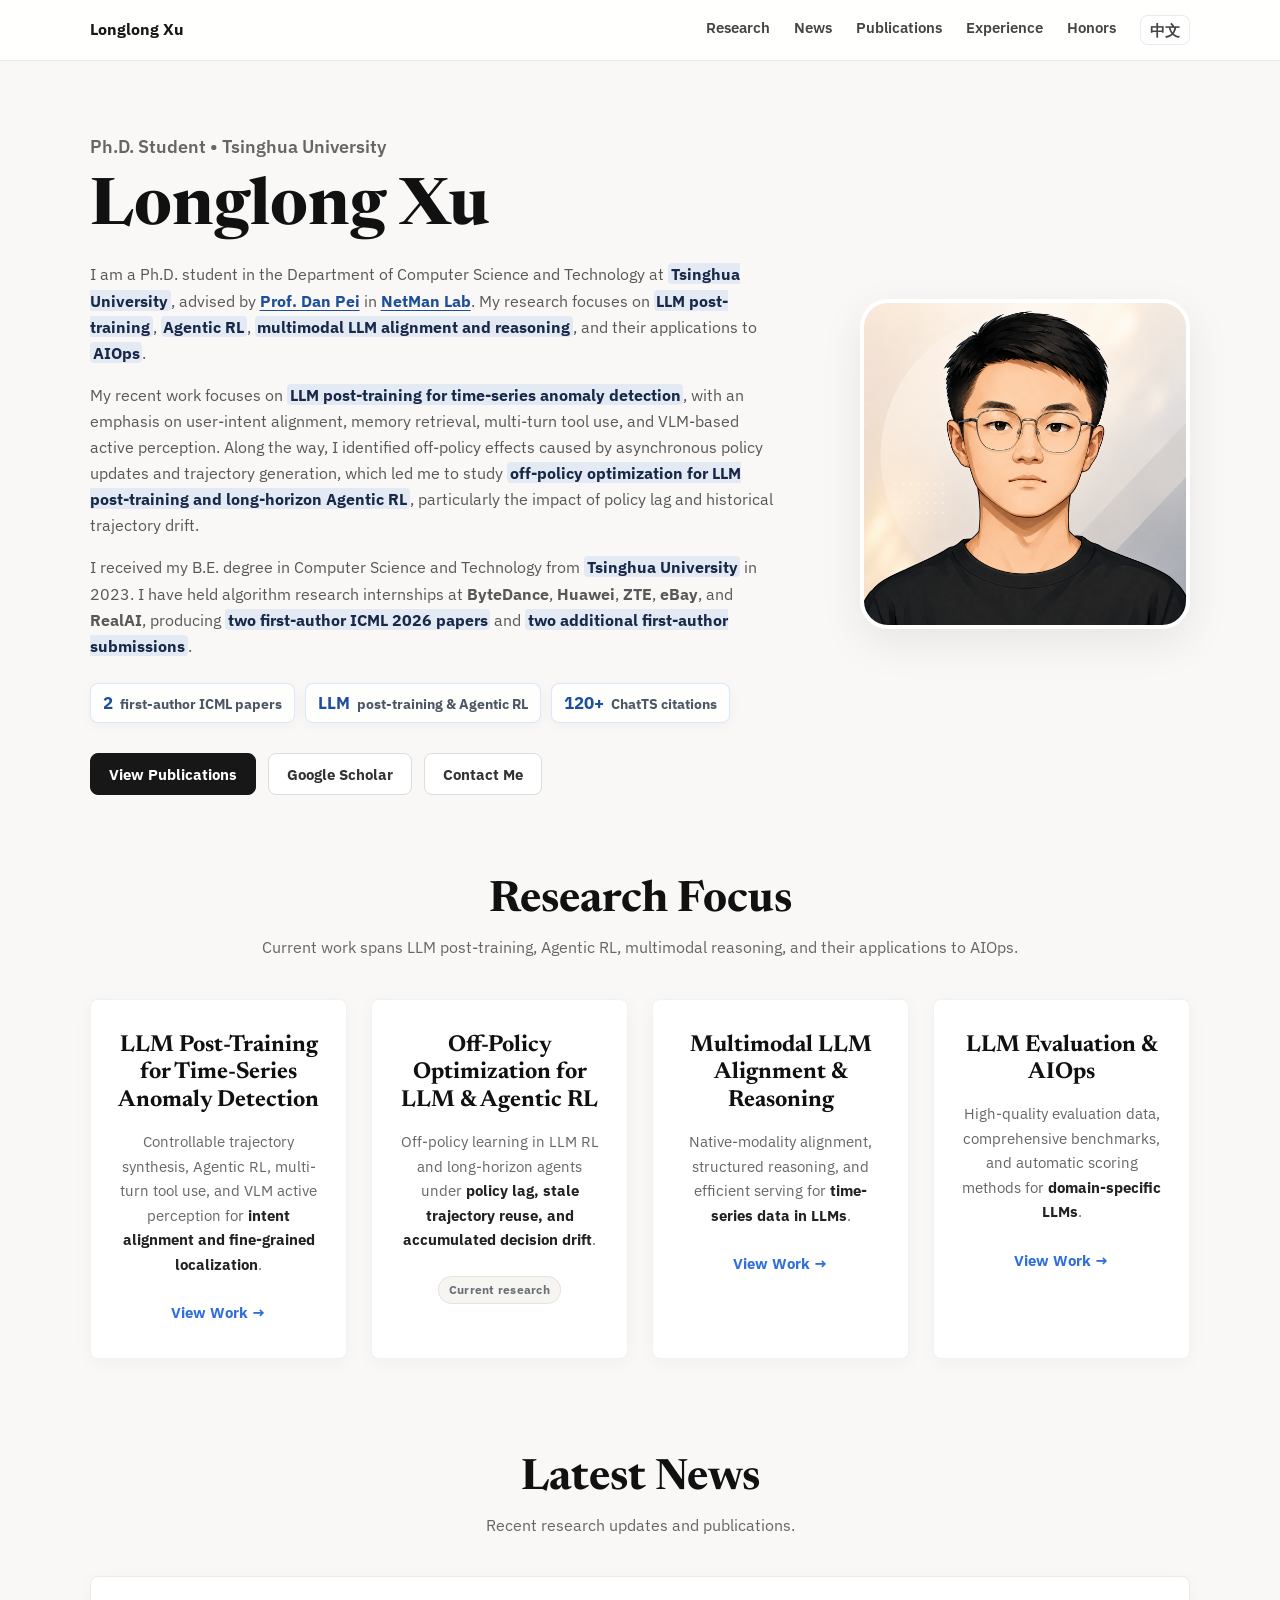
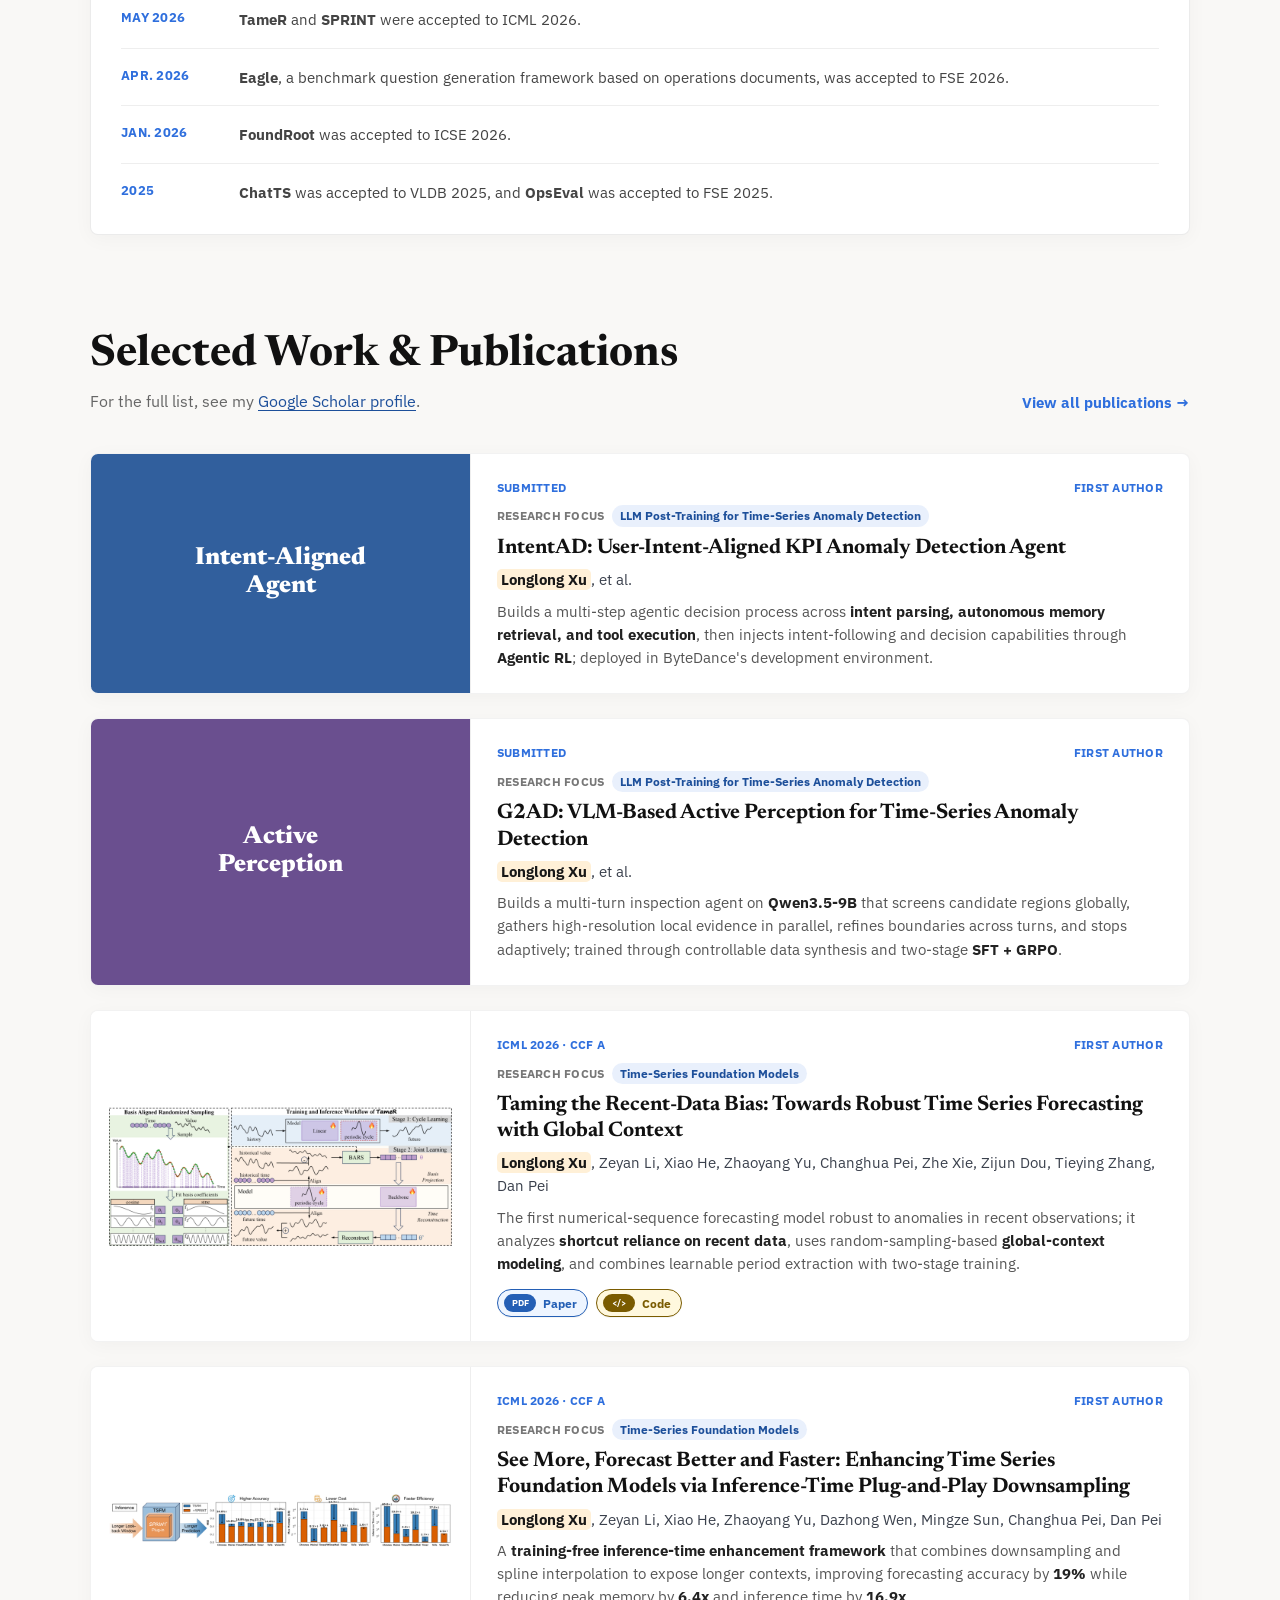
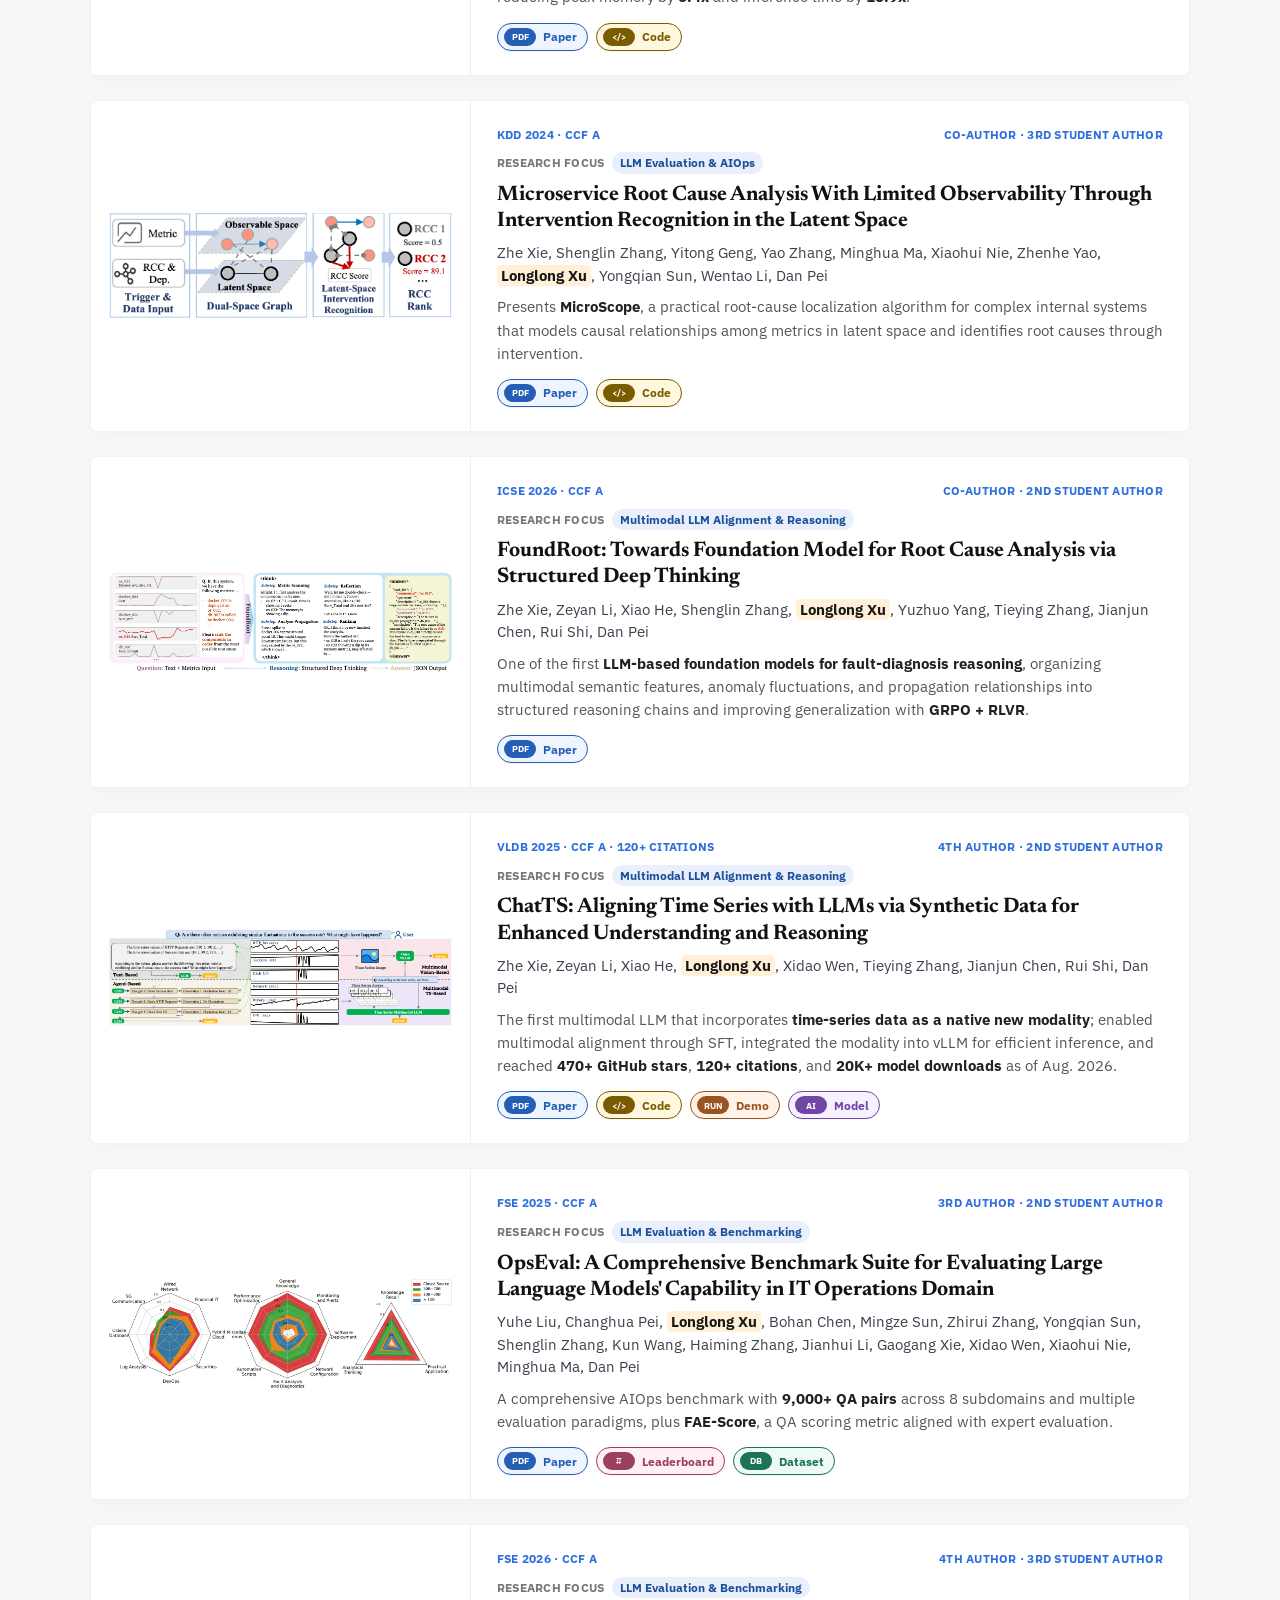
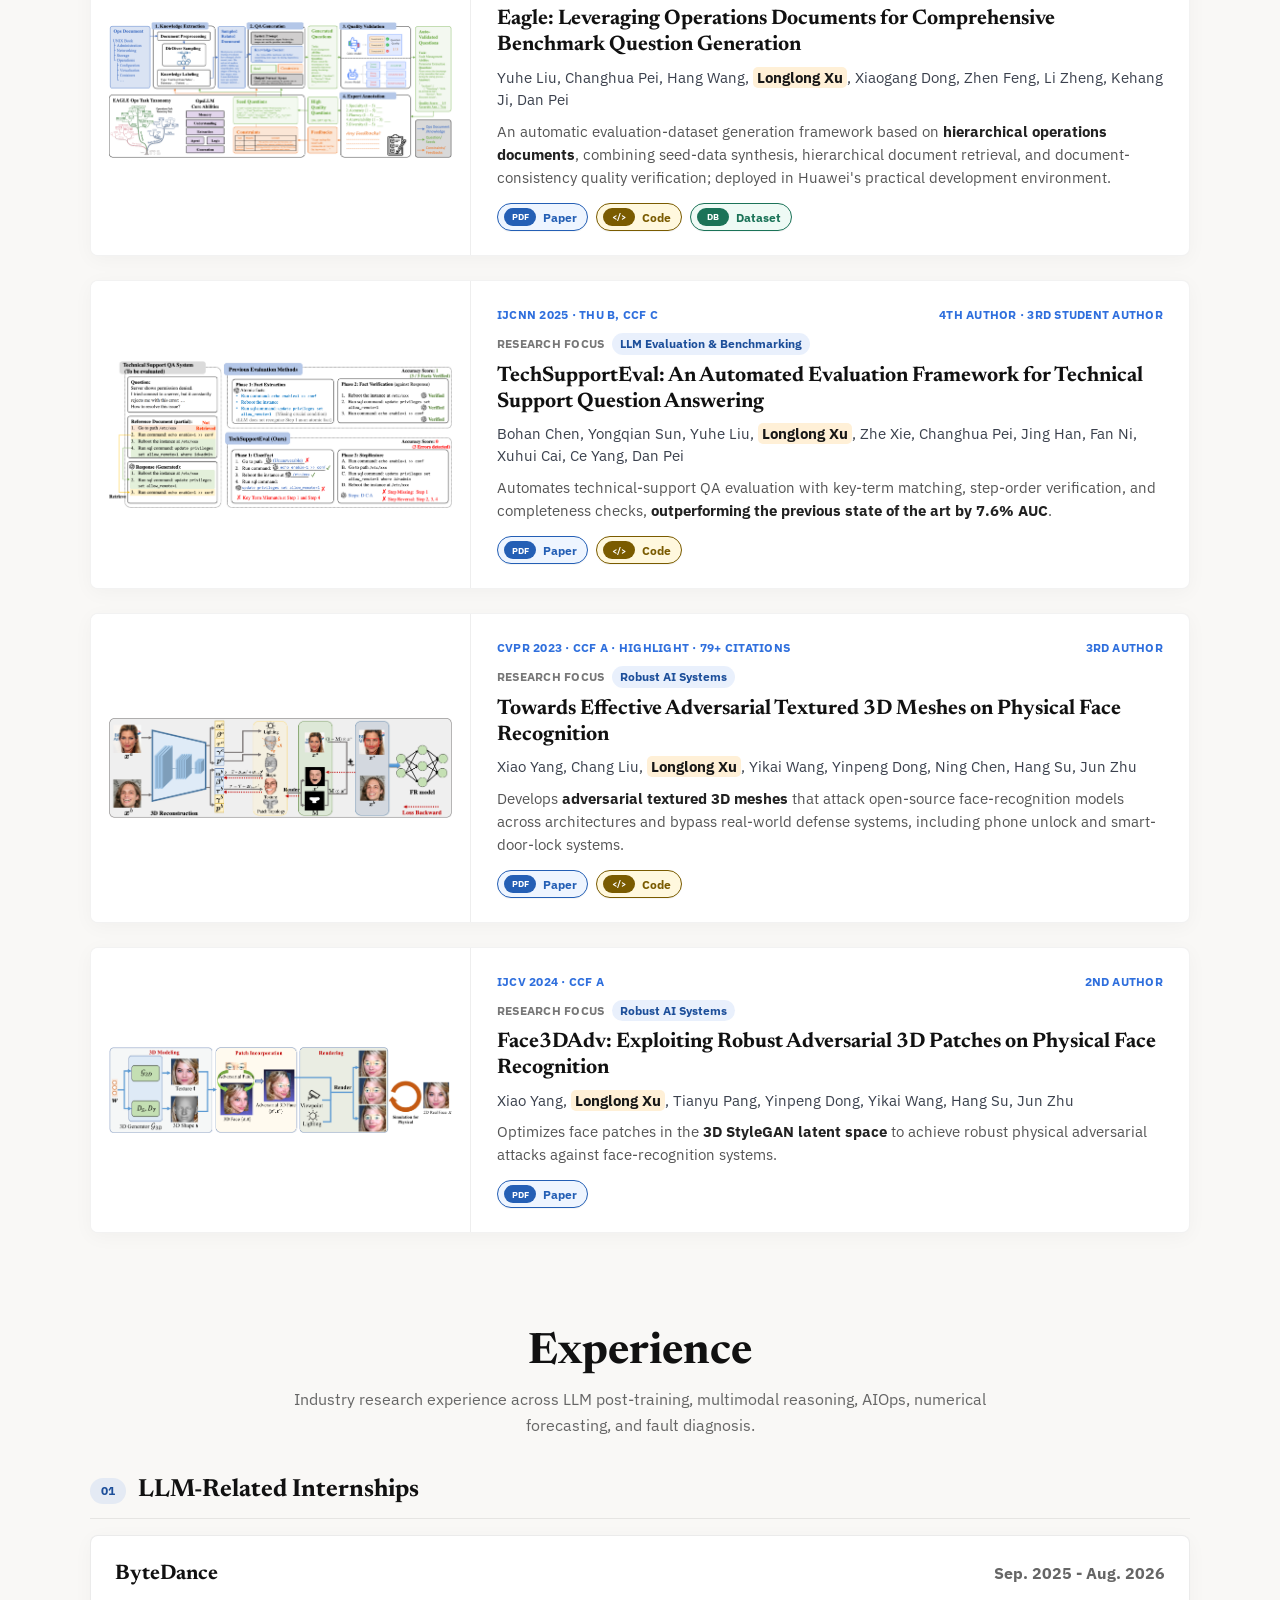
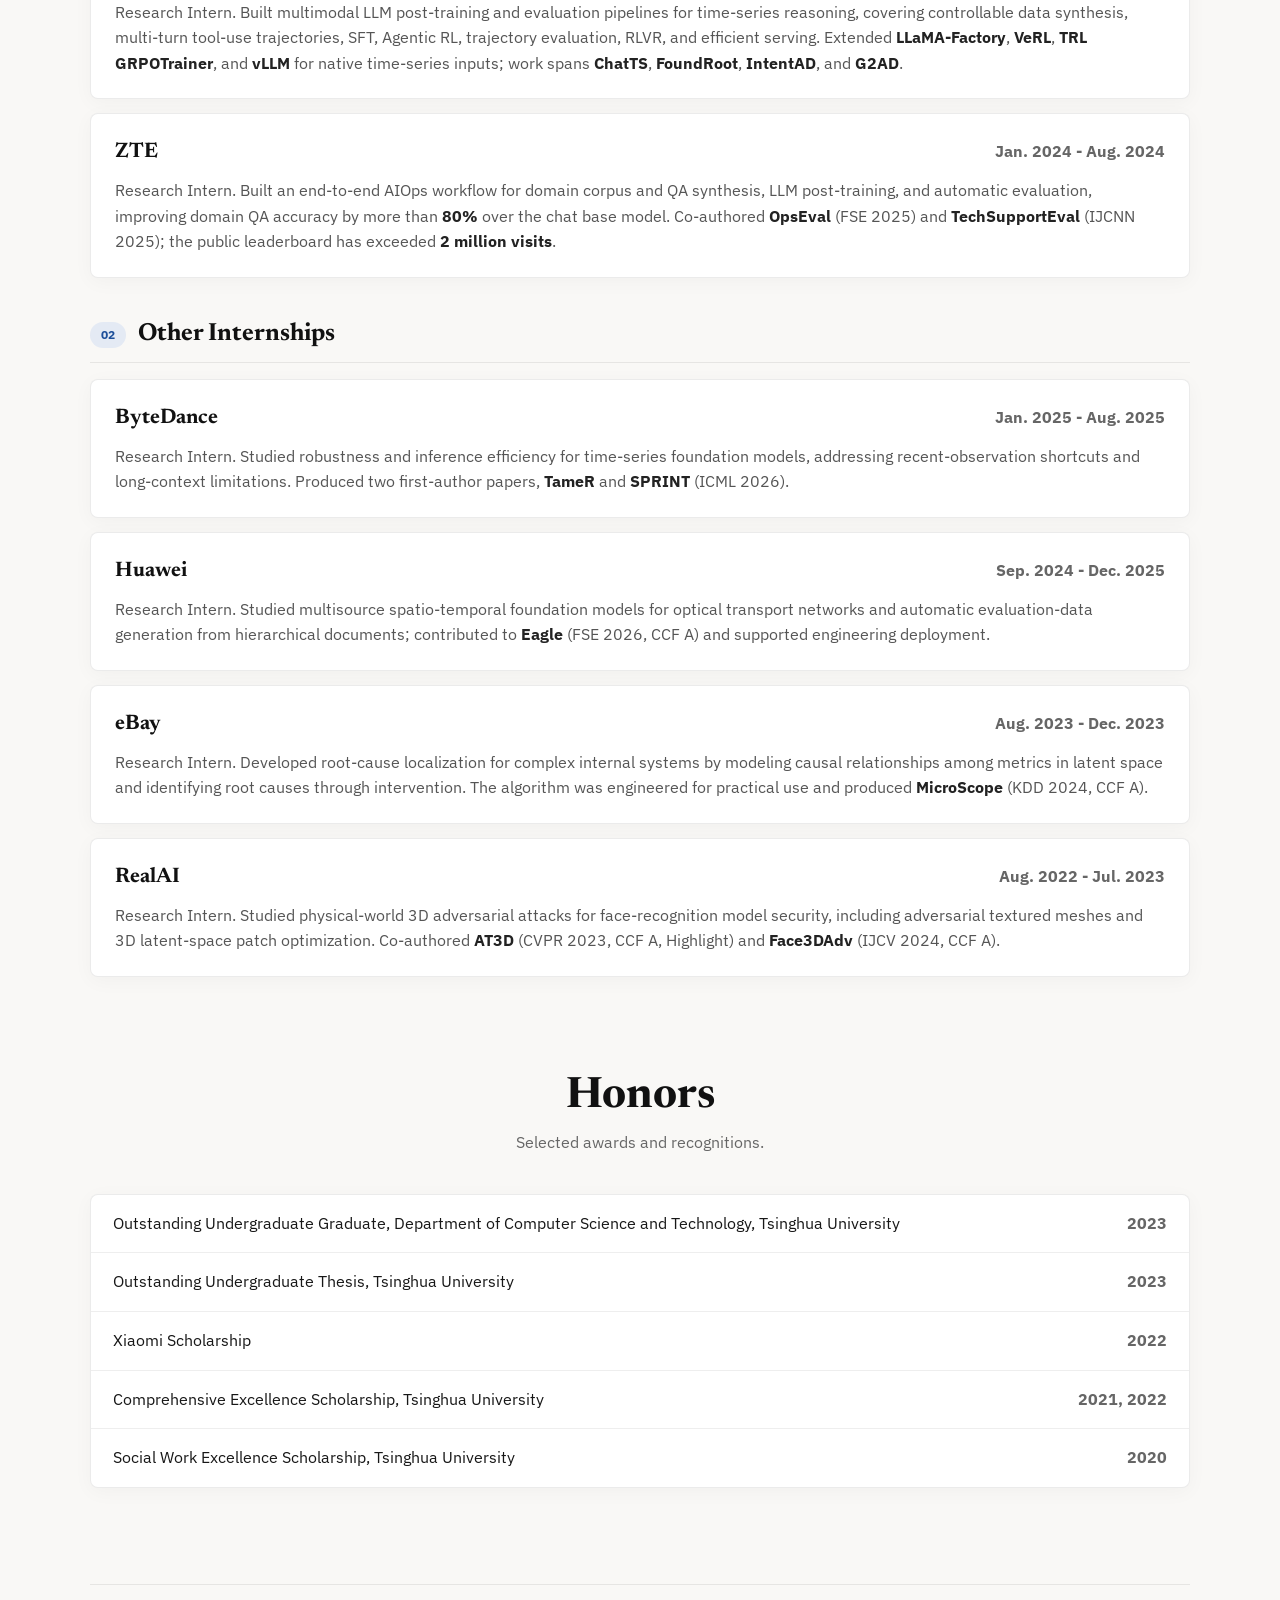
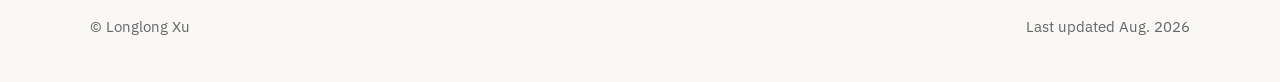
==== commit e346351e: "Clarify research progression and submission status" ====
--- a/index.html
+++ b/index.html
@@ -39,10 +39,10 @@
             <a href="https://netman.aiops.org/"><strong>NetMan Lab</strong></a>. My research focuses on <strong class="highlight">LLM post-training</strong>, <strong class="highlight">Agentic RL</strong>, <strong class="highlight">multimodal LLM alignment and reasoning</strong>, and their applications to <strong class="highlight">AIOps</strong>.
           </p>
           <p class="hero-bio">
-            My recent work follows two distinct lines. One studies <strong class="highlight">off-policy optimization in LLM post-training and long-horizon Agentic RL</strong>. The other develops <strong class="highlight">LLM post-training for time-series anomaly detection</strong>, covering user-intent alignment, memory retrieval, multi-turn tool use, and VLM-based active perception.
+            My recent work focuses on <strong class="highlight">LLM post-training for time-series anomaly detection</strong>, with an emphasis on user-intent alignment, memory retrieval, multi-turn tool use, and VLM-based active perception. Along the way, I identified off-policy effects caused by asynchronous policy updates and trajectory generation, which led me to study <strong class="highlight">off-policy optimization for LLM post-training and long-horizon Agentic RL</strong>, particularly the impact of policy lag and historical trajectory drift.
           </p>
           <p class="hero-bio">
-            I received my B.E. degree in Computer Science and Technology from <strong class="highlight">Tsinghua University</strong> in 2023. I have held algorithm research internships at <strong>ByteDance</strong>, <strong>Huawei</strong>, <strong>ZTE</strong>, <strong>eBay</strong>, and <strong>RealAI</strong>, producing <strong class="highlight">two first-author ICML 2026 papers</strong> and <strong class="highlight">two first-author studies currently under review</strong>.
+            I received my B.E. degree in Computer Science and Technology from <strong class="highlight">Tsinghua University</strong> in 2023. I have held algorithm research internships at <strong>ByteDance</strong>, <strong>Huawei</strong>, <strong>ZTE</strong>, <strong>eBay</strong>, and <strong>RealAI</strong>, producing <strong class="highlight">two first-author ICML 2026 papers</strong> and <strong class="highlight">two additional first-author submissions</strong>.
           </p>
           <div class="hero-metrics" aria-label="Research highlights">
             <span><strong>2</strong> first-author ICML papers</span>
@@ -69,14 +69,14 @@
         </div>
         <div class="pillars-grid">
           <article class="pillar-card">
+            <h3>LLM Post-Training for Time-Series Anomaly Detection</h3>
+            <p>Controllable trajectory synthesis, Agentic RL, multi-turn tool use, and VLM active perception for <strong>intent alignment and fine-grained localization</strong>.</p>
+            <a class="pillar-link" href="#pub-post-training">View Work →</a>
+          </article>
+          <article class="pillar-card">
             <h3>Off-Policy Optimization for LLM &amp; Agentic RL</h3>
             <p>Off-policy learning in LLM RL and long-horizon agents under <strong>policy lag, stale trajectory reuse, and accumulated decision drift</strong>.</p>
             <span class="pillar-status">Current research</span>
-          </article>
-          <article class="pillar-card">
-            <h3>LLM Post-Training for Time-Series Anomaly Detection</h3>
-            <p>Controllable trajectory synthesis, Agentic RL, multi-turn tool use, and VLM active perception for <strong>intent alignment and fine-grained localization</strong>.</p>
-            <a class="pillar-link" href="#pub-post-training">View Work →</a>
           </article>
           <article class="pillar-card">
             <h3>Multimodal LLM Alignment &amp; Reasoning</h3>
@@ -129,7 +129,7 @@
           <article class="paper-card" id="pub-post-training">
             <div class="card-thumb tone-blue"><span>Intent-Aligned<br />Agent</span></div>
             <div class="card-content">
-              <div class="meta-row"><span>Under review</span><span>First author</span></div>
+              <div class="meta-row"><span>Submitted</span><span>First author</span></div>
               <p class="focus-line"><span>Research Focus</span><a href="#research">LLM Post-Training for Time-Series Anomaly Detection</a></p>
               <h3>IntentAD: User-Intent-Aligned KPI Anomaly Detection Agent</h3>
               <p class="authors"><strong class="me">Longlong Xu</strong>, et al.</p>
@@ -140,7 +140,7 @@
           <article class="paper-card" id="pub-active-perception">
             <div class="card-thumb tone-purple"><span>Active<br />Perception</span></div>
             <div class="card-content">
-              <div class="meta-row"><span>Under review</span><span>First author</span></div>
+              <div class="meta-row"><span>Submitted</span><span>First author</span></div>
               <p class="focus-line"><span>Research Focus</span><a href="#research">LLM Post-Training for Time-Series Anomaly Detection</a></p>
               <h3>G2AD: VLM-Based Active Perception for Time-Series Anomaly Detection</h3>
               <p class="authors"><strong class="me">Longlong Xu</strong>, et al.</p>
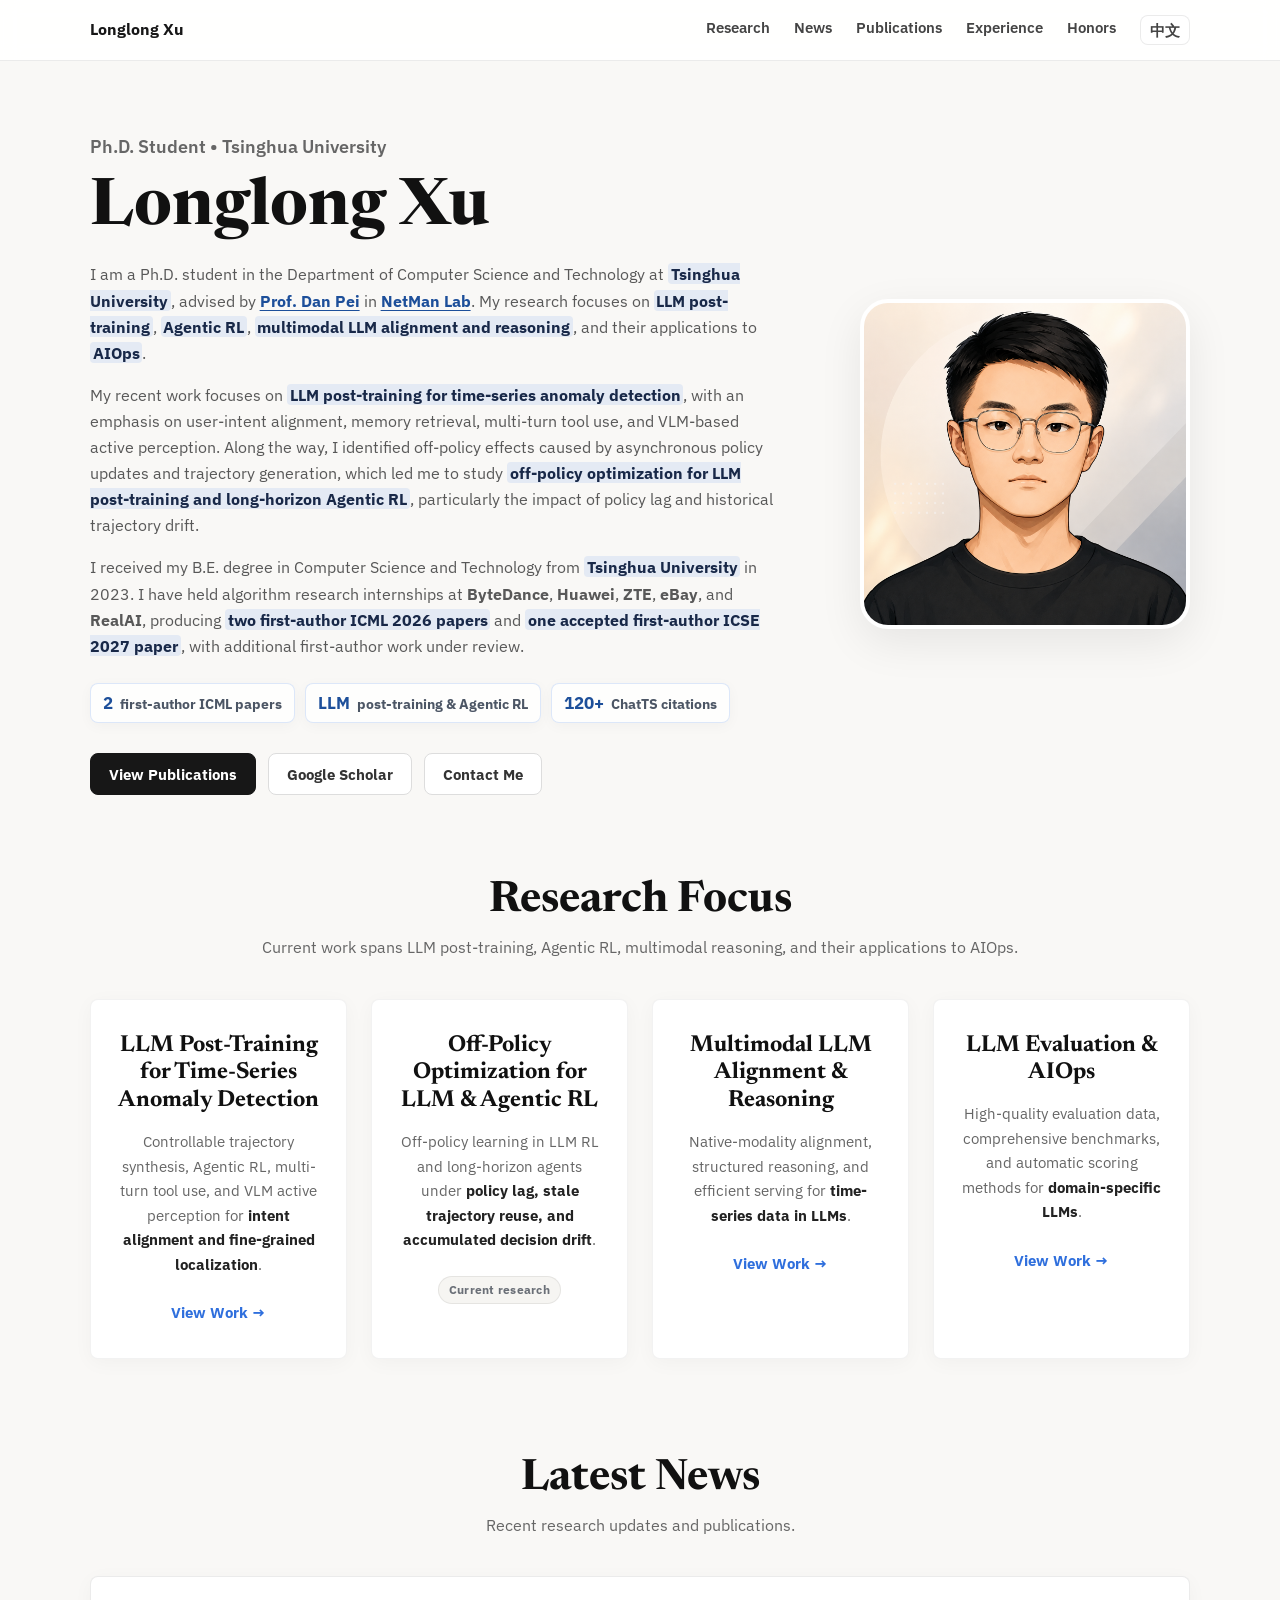
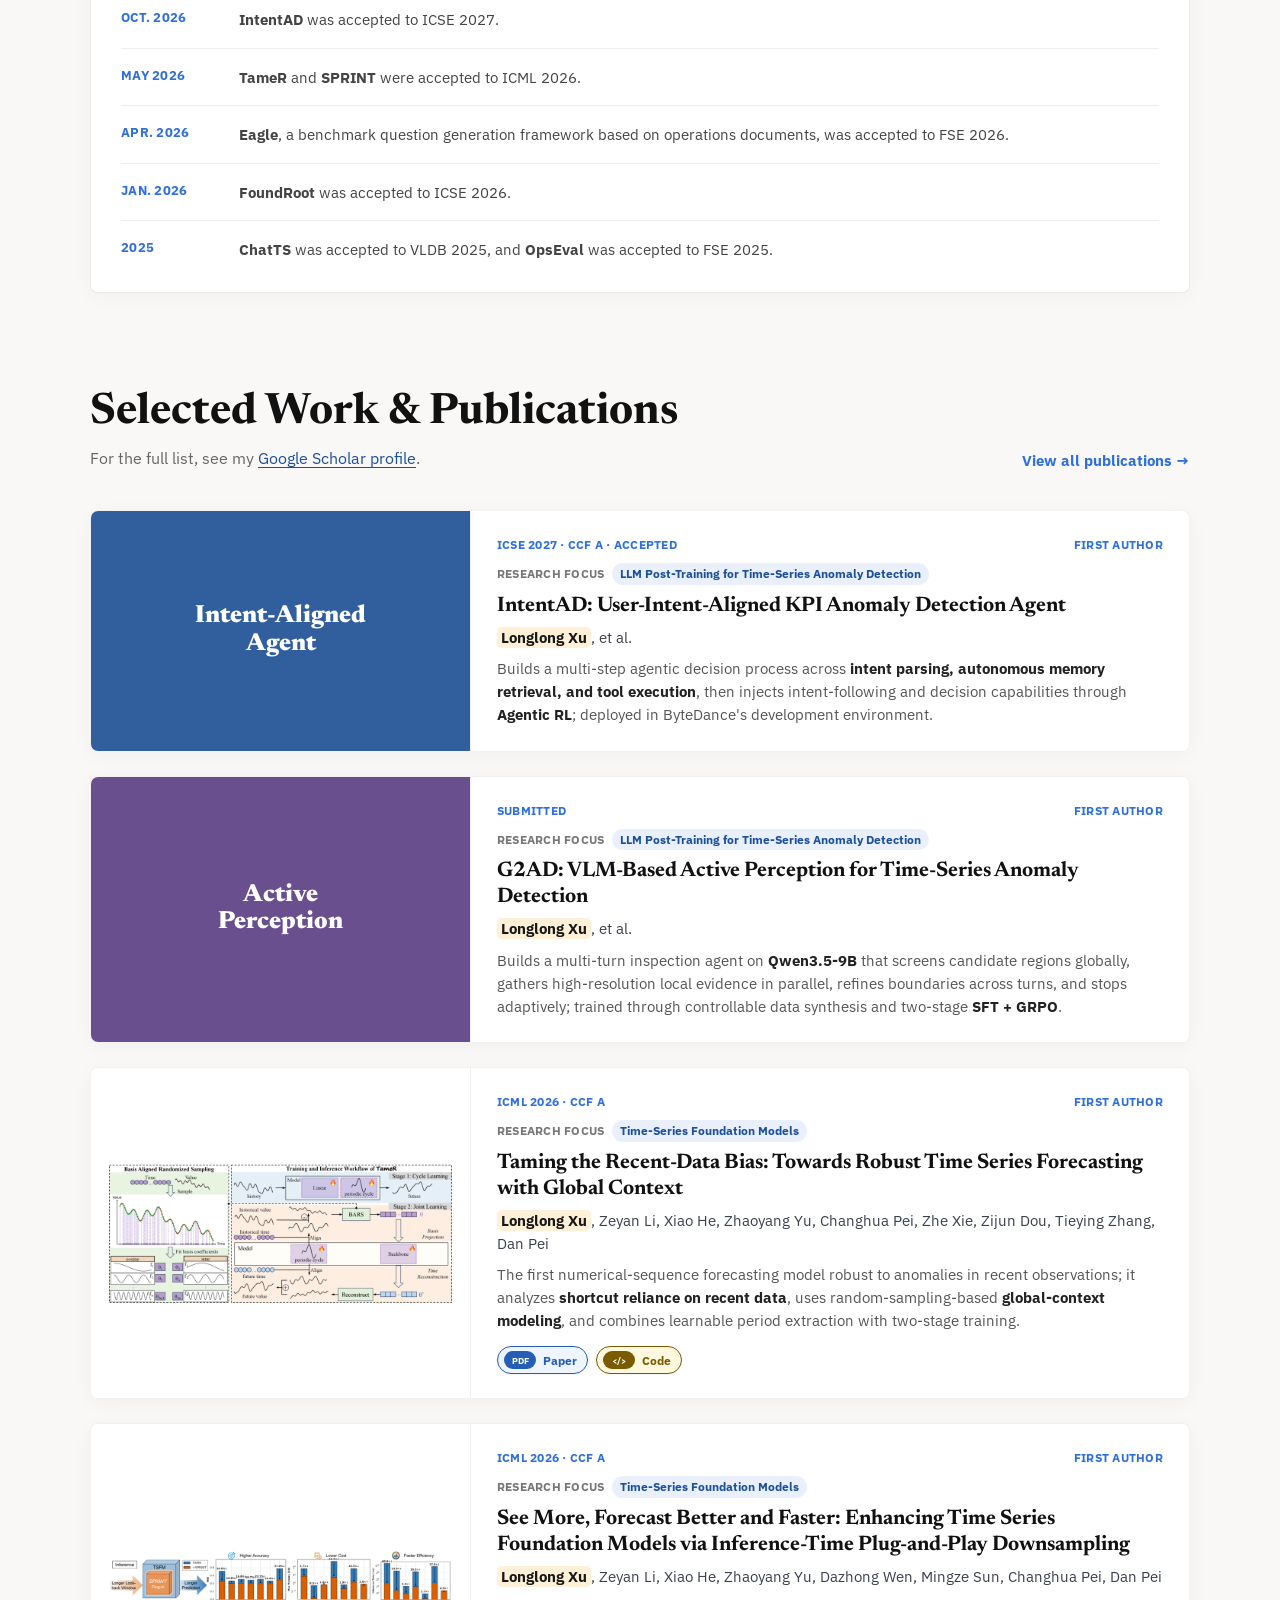
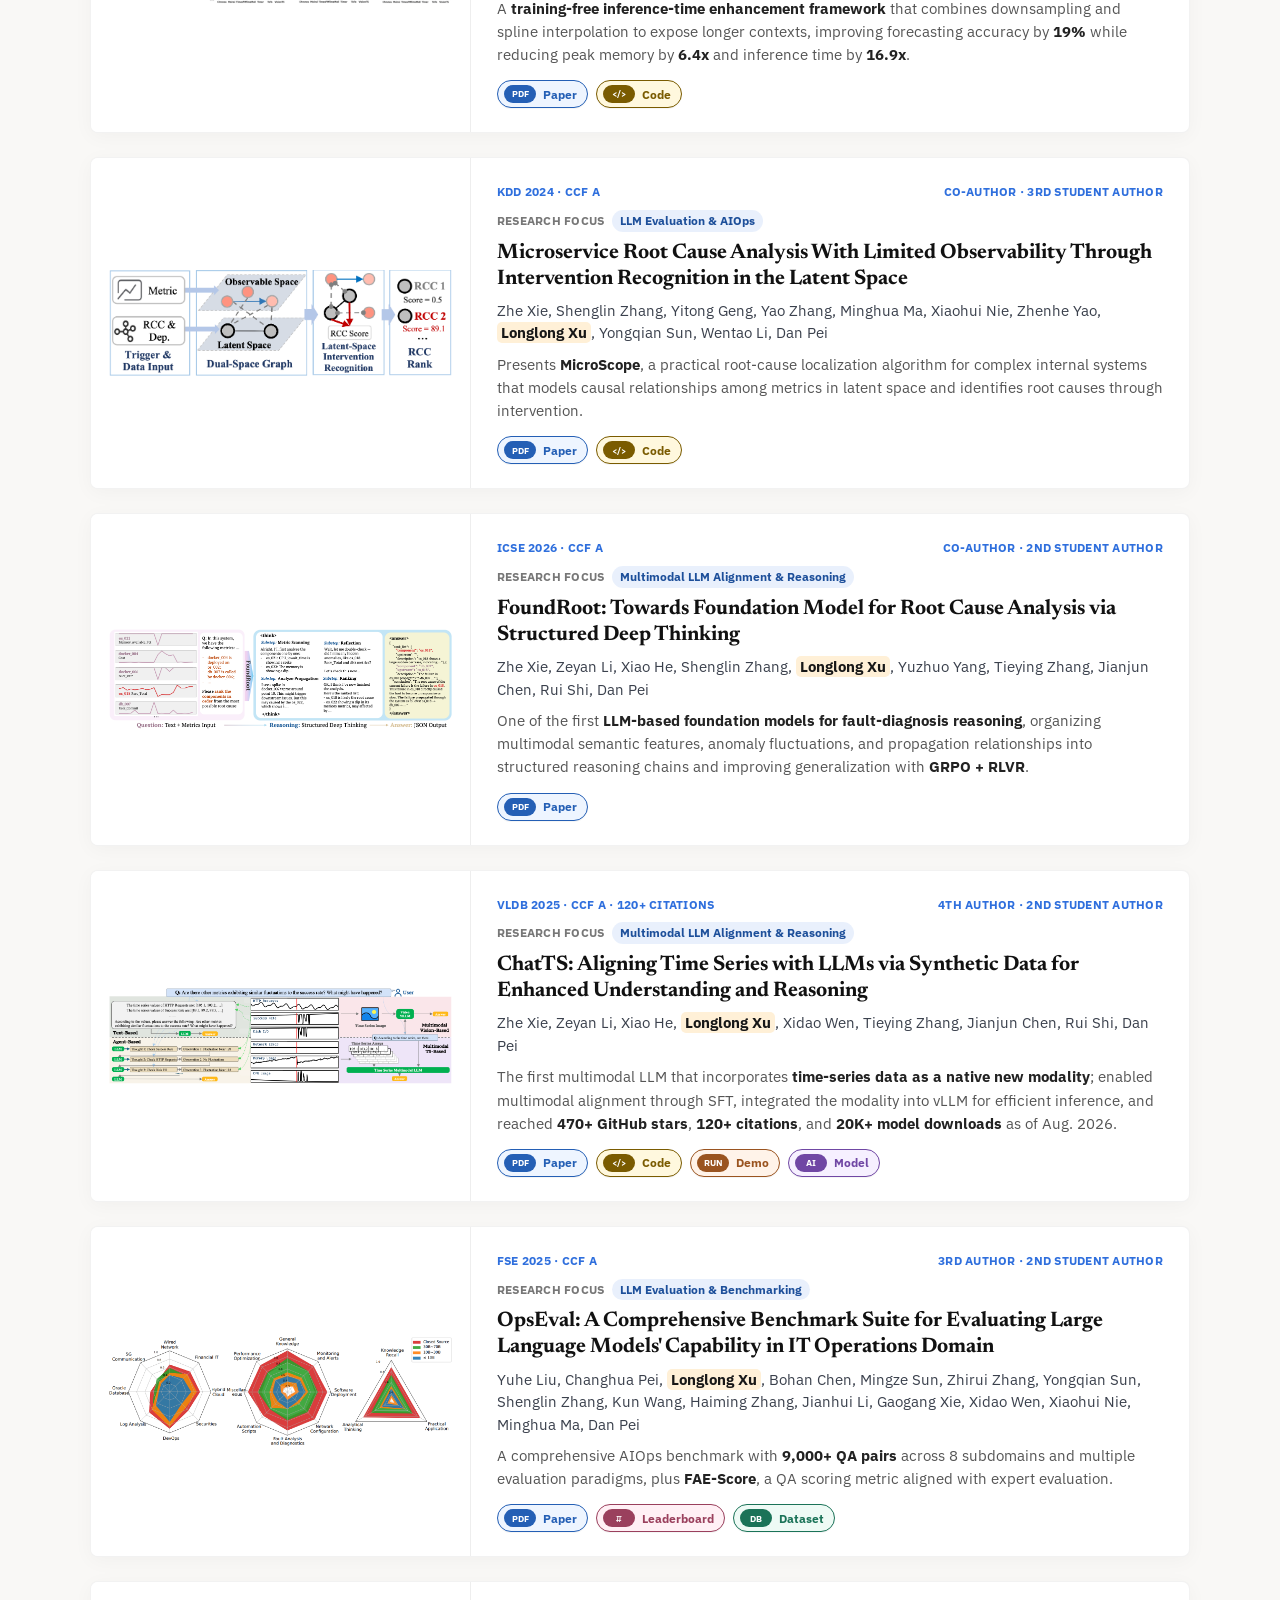
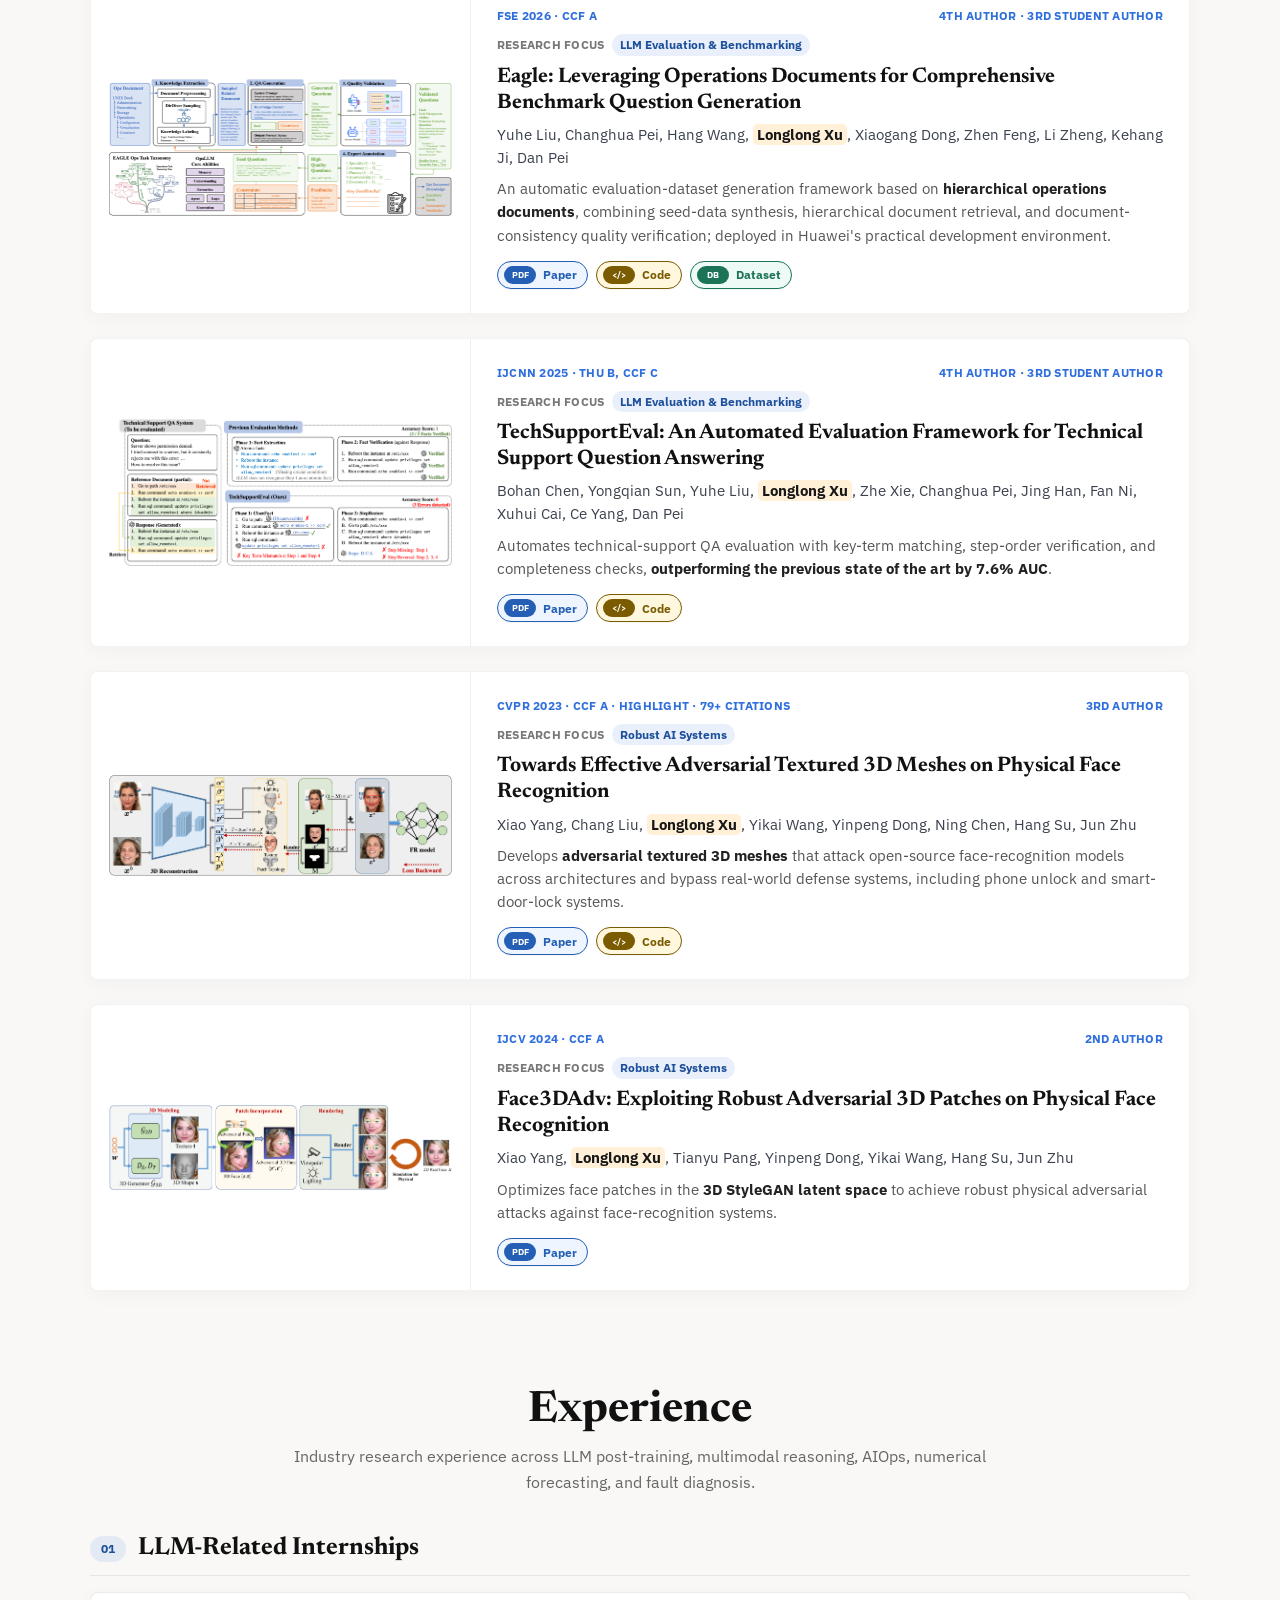
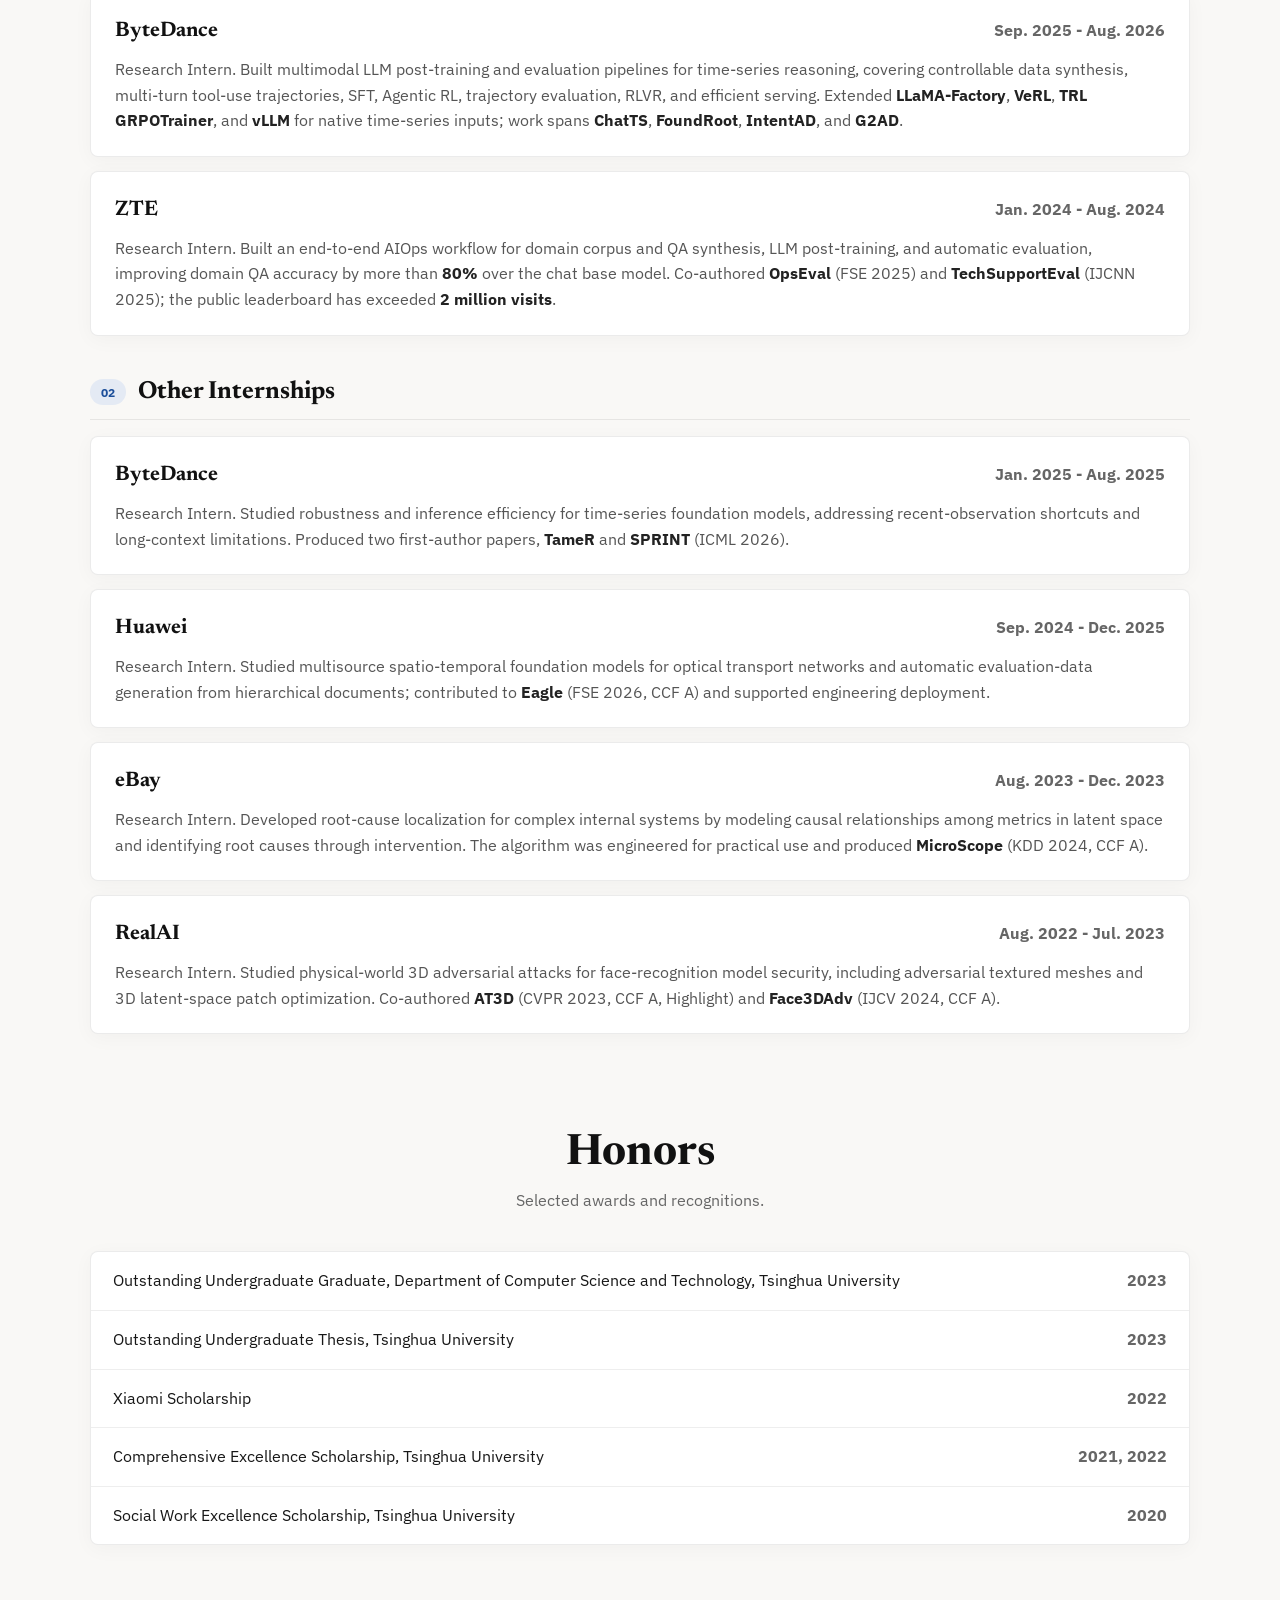
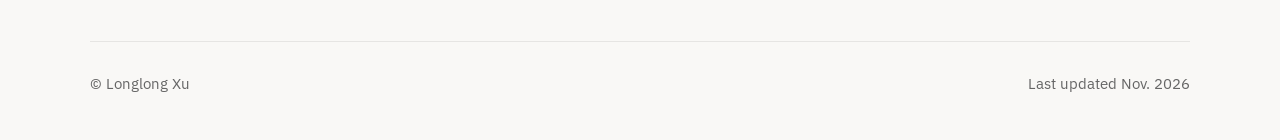
==== commit c78c9839: "Update IntentAD acceptance in October 2026" ====
--- a/index.html
+++ b/index.html
@@ -42,7 +42,7 @@
             My recent work focuses on <strong class="highlight">LLM post-training for time-series anomaly detection</strong>, with an emphasis on user-intent alignment, memory retrieval, multi-turn tool use, and VLM-based active perception. Along the way, I identified off-policy effects caused by asynchronous policy updates and trajectory generation, which led me to study <strong class="highlight">off-policy optimization for LLM post-training and long-horizon Agentic RL</strong>, particularly the impact of policy lag and historical trajectory drift.
           </p>
           <p class="hero-bio">
-            I received my B.E. degree in Computer Science and Technology from <strong class="highlight">Tsinghua University</strong> in 2023. I have held algorithm research internships at <strong>ByteDance</strong>, <strong>Huawei</strong>, <strong>ZTE</strong>, <strong>eBay</strong>, and <strong>RealAI</strong>, producing <strong class="highlight">two first-author ICML 2026 papers</strong> and <strong class="highlight">two additional first-author submissions</strong>.
+            I received my B.E. degree in Computer Science and Technology from <strong class="highlight">Tsinghua University</strong> in 2023. I have held algorithm research internships at <strong>ByteDance</strong>, <strong>Huawei</strong>, <strong>ZTE</strong>, <strong>eBay</strong>, and <strong>RealAI</strong>, producing <strong class="highlight">two first-author ICML 2026 papers</strong> and <strong class="highlight">one accepted first-author ICSE 2027 paper</strong>, with additional first-author work under review.
           </p>
           <div class="hero-metrics" aria-label="Research highlights">
             <span><strong>2</strong> first-author ICML papers</span>
@@ -98,6 +98,10 @@
         </div>
         <div class="news-box">
           <div class="news-item">
+            <span class="news-date">Oct. 2026</span>
+            <span class="news-content"><strong>IntentAD</strong> was accepted to ICSE 2027.</span>
+          </div>
+          <div class="news-item">
             <span class="news-date">May 2026</span>
             <span class="news-content"><strong>TameR</strong> and <strong>SPRINT</strong> were accepted to ICML 2026.</span>
           </div>
@@ -129,7 +133,7 @@
           <article class="paper-card" id="pub-post-training">
             <div class="card-thumb tone-blue"><span>Intent-Aligned<br />Agent</span></div>
             <div class="card-content">
-              <div class="meta-row"><span>Submitted</span><span>First author</span></div>
+              <div class="meta-row"><span>ICSE 2027 · CCF A · Accepted</span><span>First author</span></div>
               <p class="focus-line"><span>Research Focus</span><a href="#research">LLM Post-Training for Time-Series Anomaly Detection</a></p>
               <h3>IntentAD: User-Intent-Aligned KPI Anomaly Detection Agent</h3>
               <p class="authors"><strong class="me">Longlong Xu</strong>, et al.</p>
@@ -331,7 +335,7 @@
 
     <footer class="footer">
       <span>© Longlong Xu</span>
-      <span>Last updated Aug. 2026</span>
+      <span>Last updated Nov. 2026</span>
     </footer>
     <script defer src="assets/analytics.js?v=20260609-1"></script>
   </body>
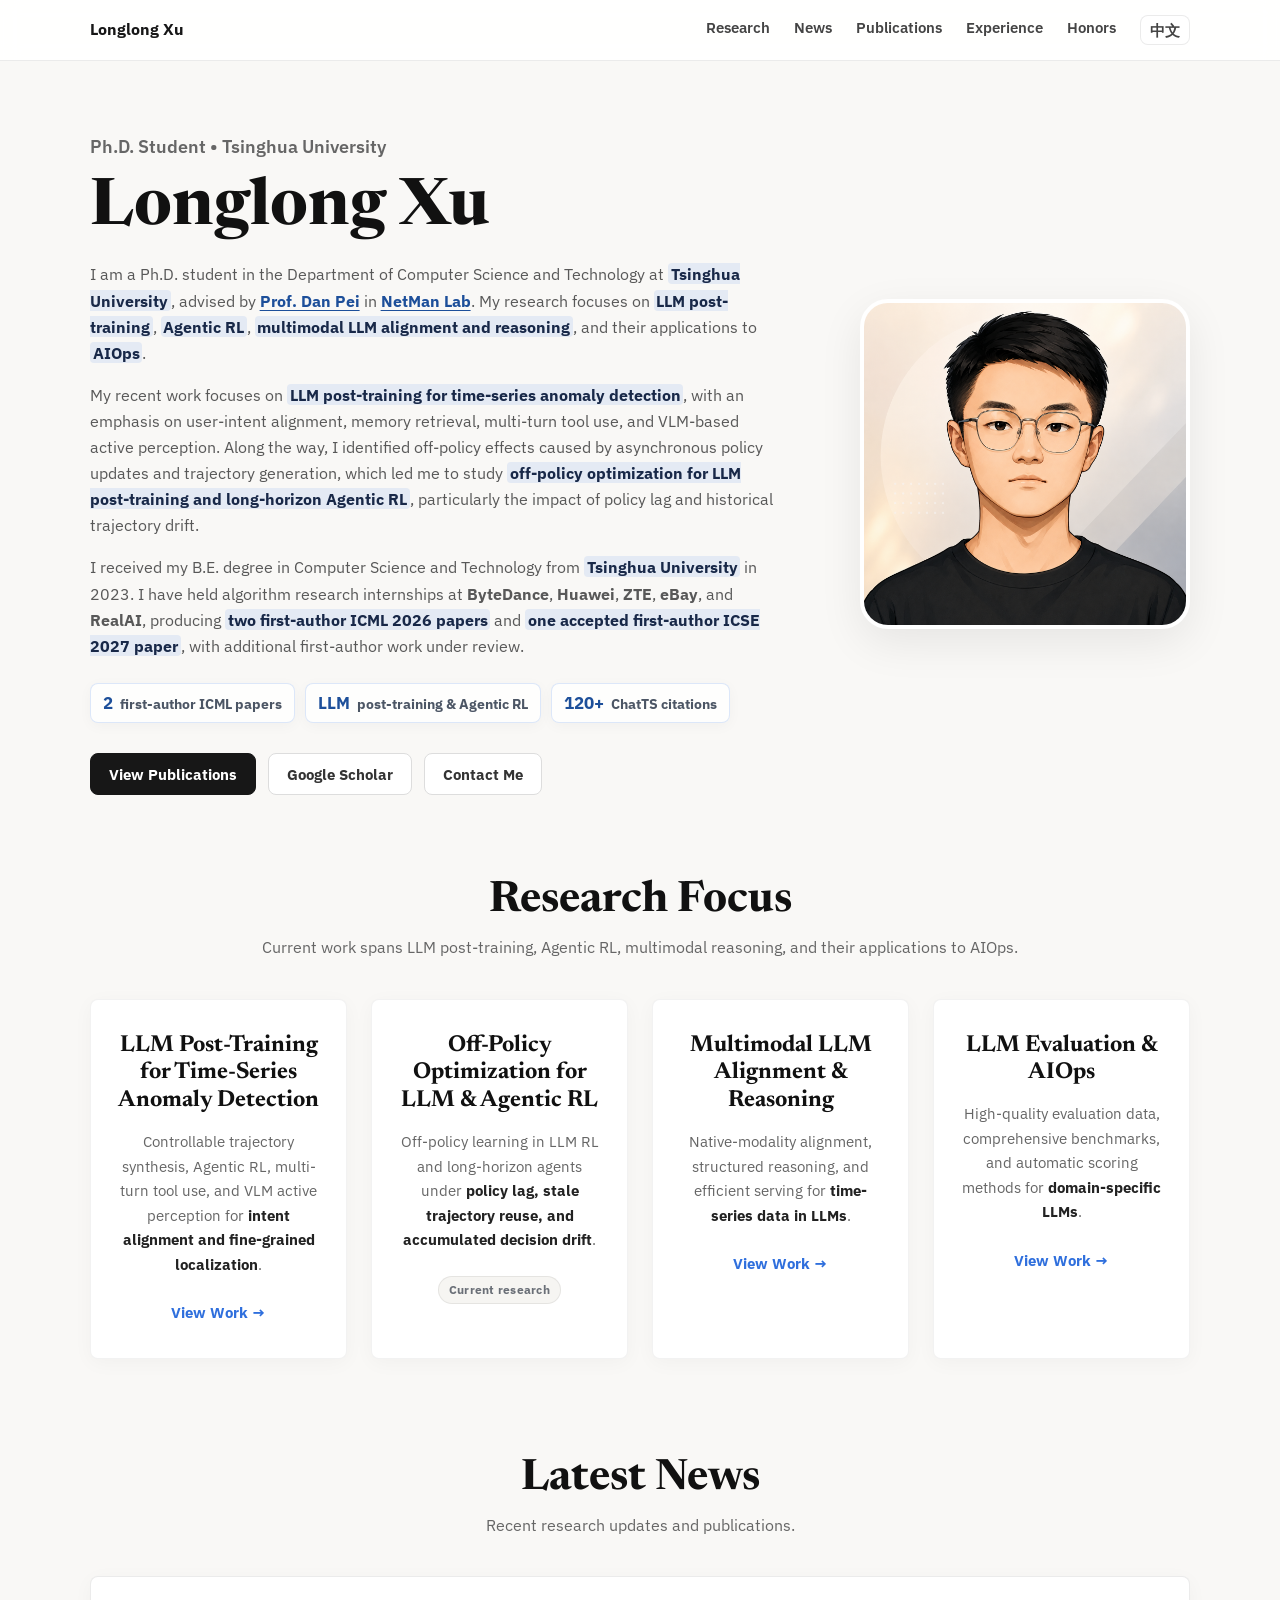
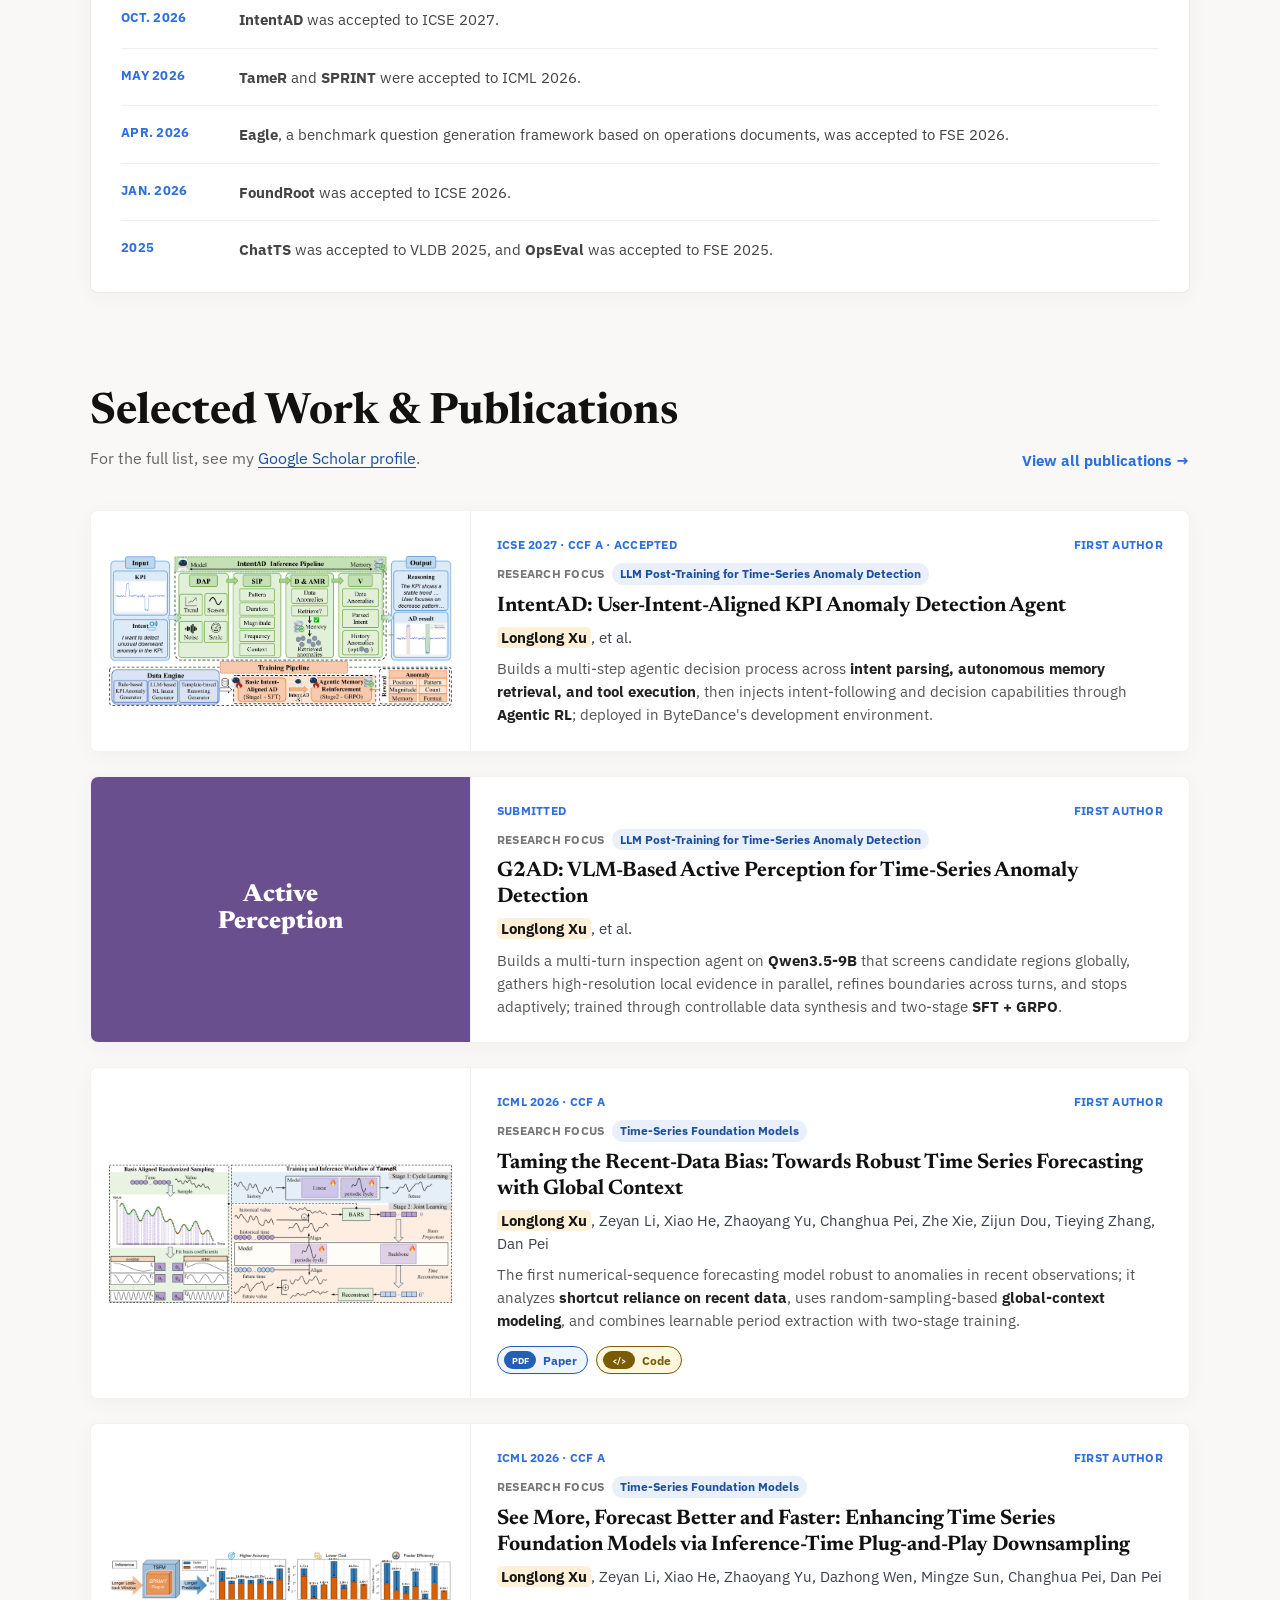
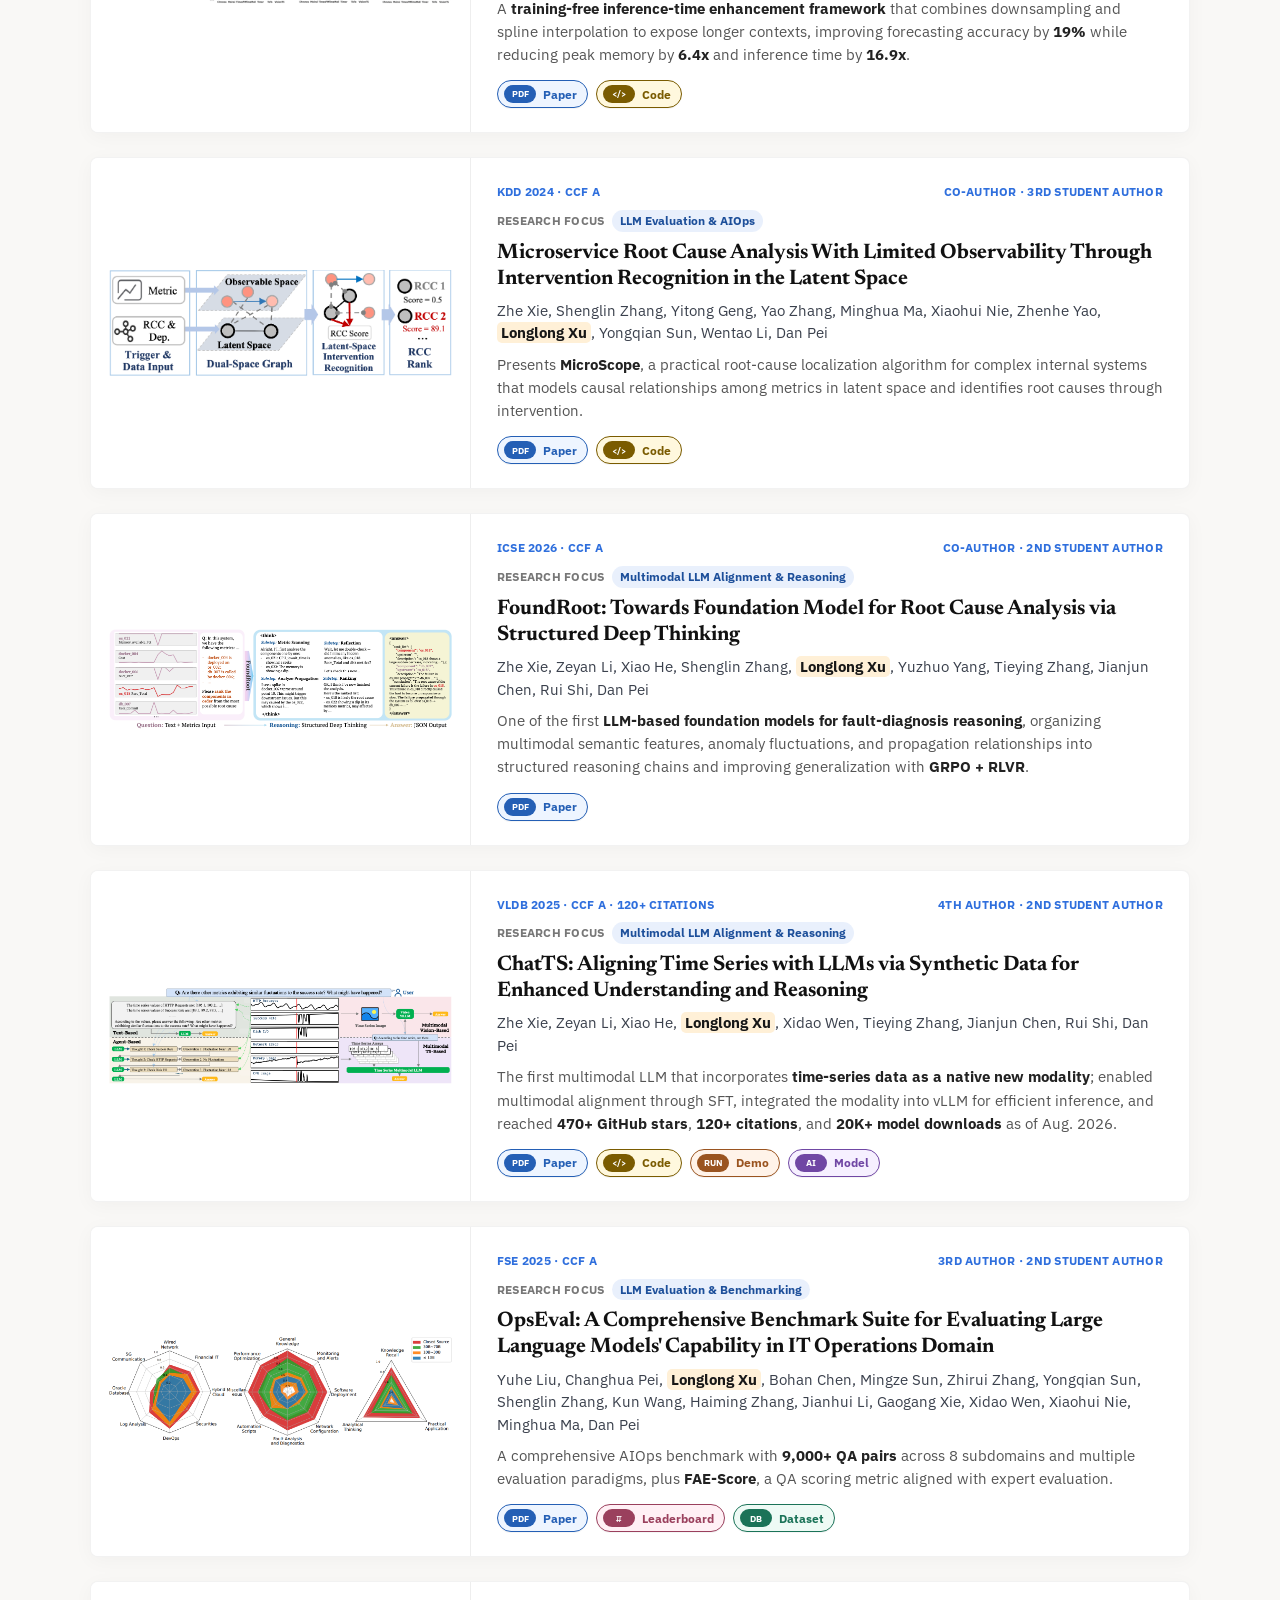
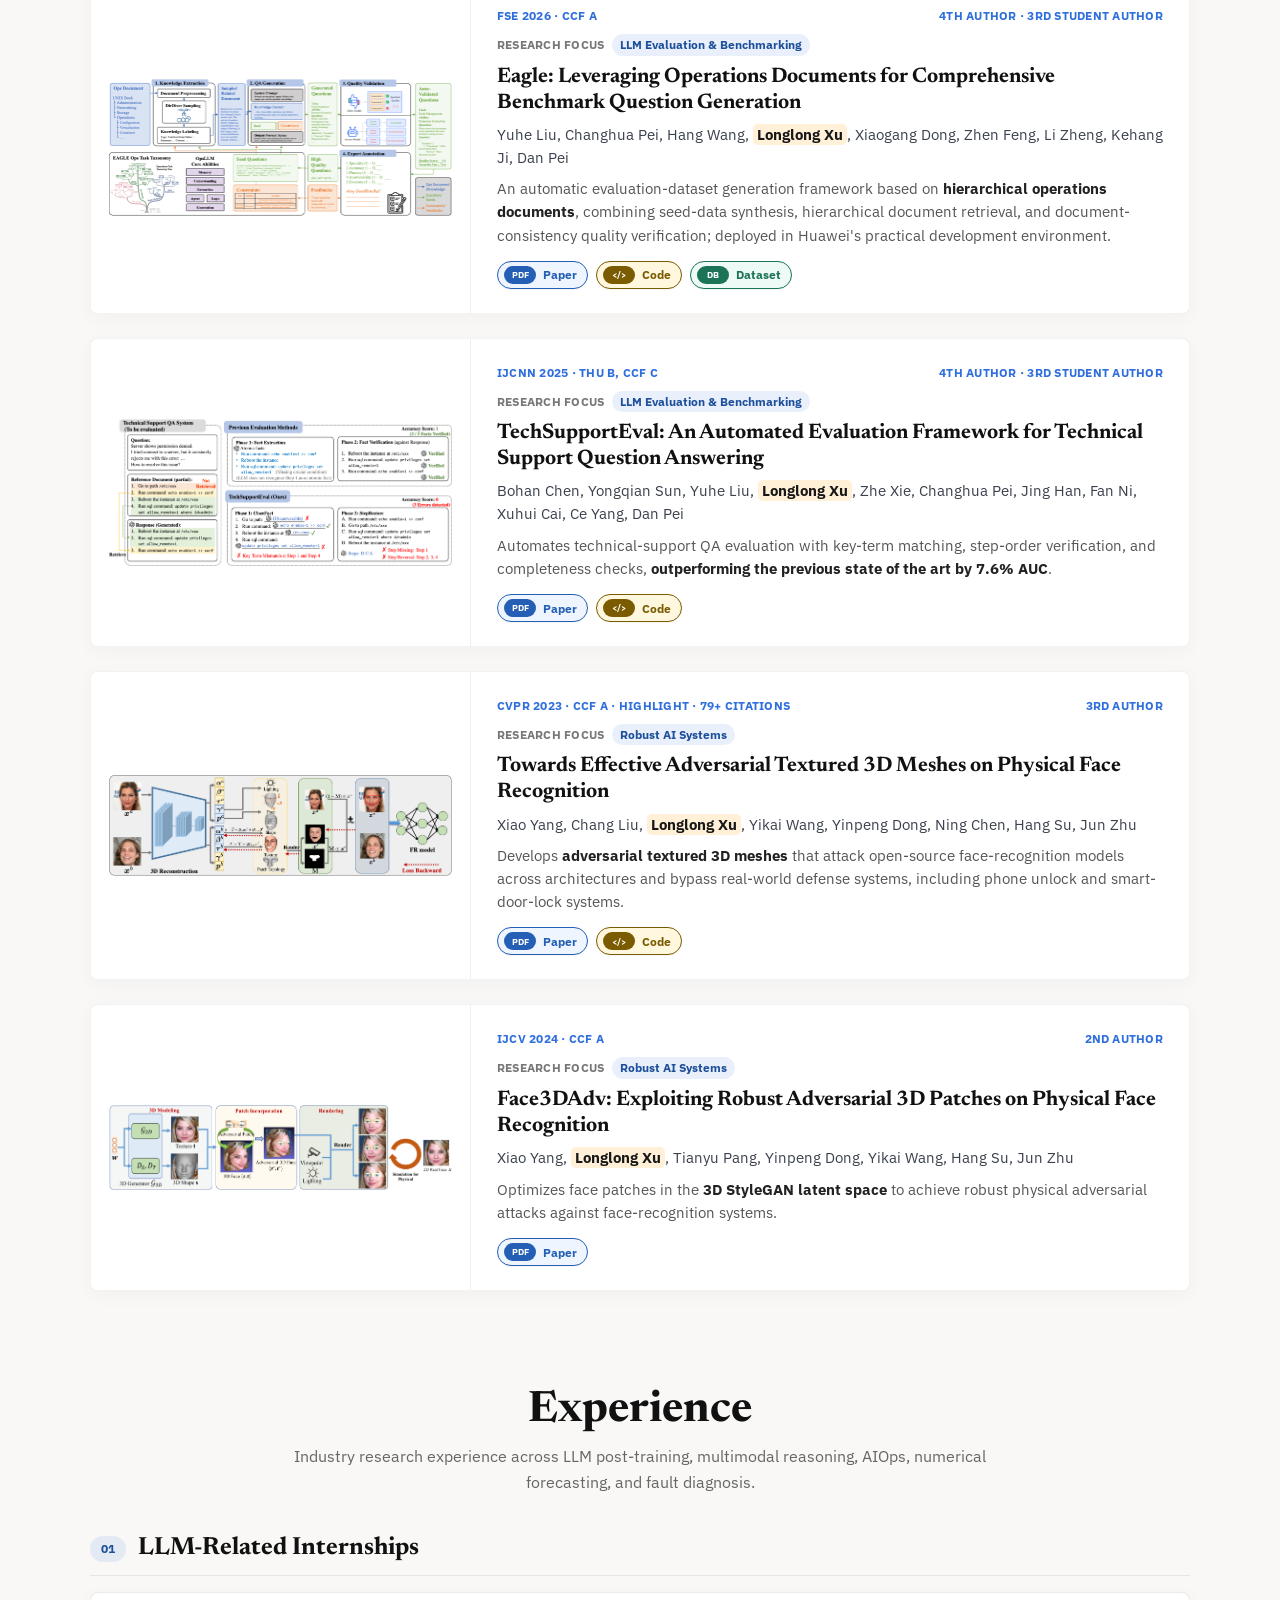
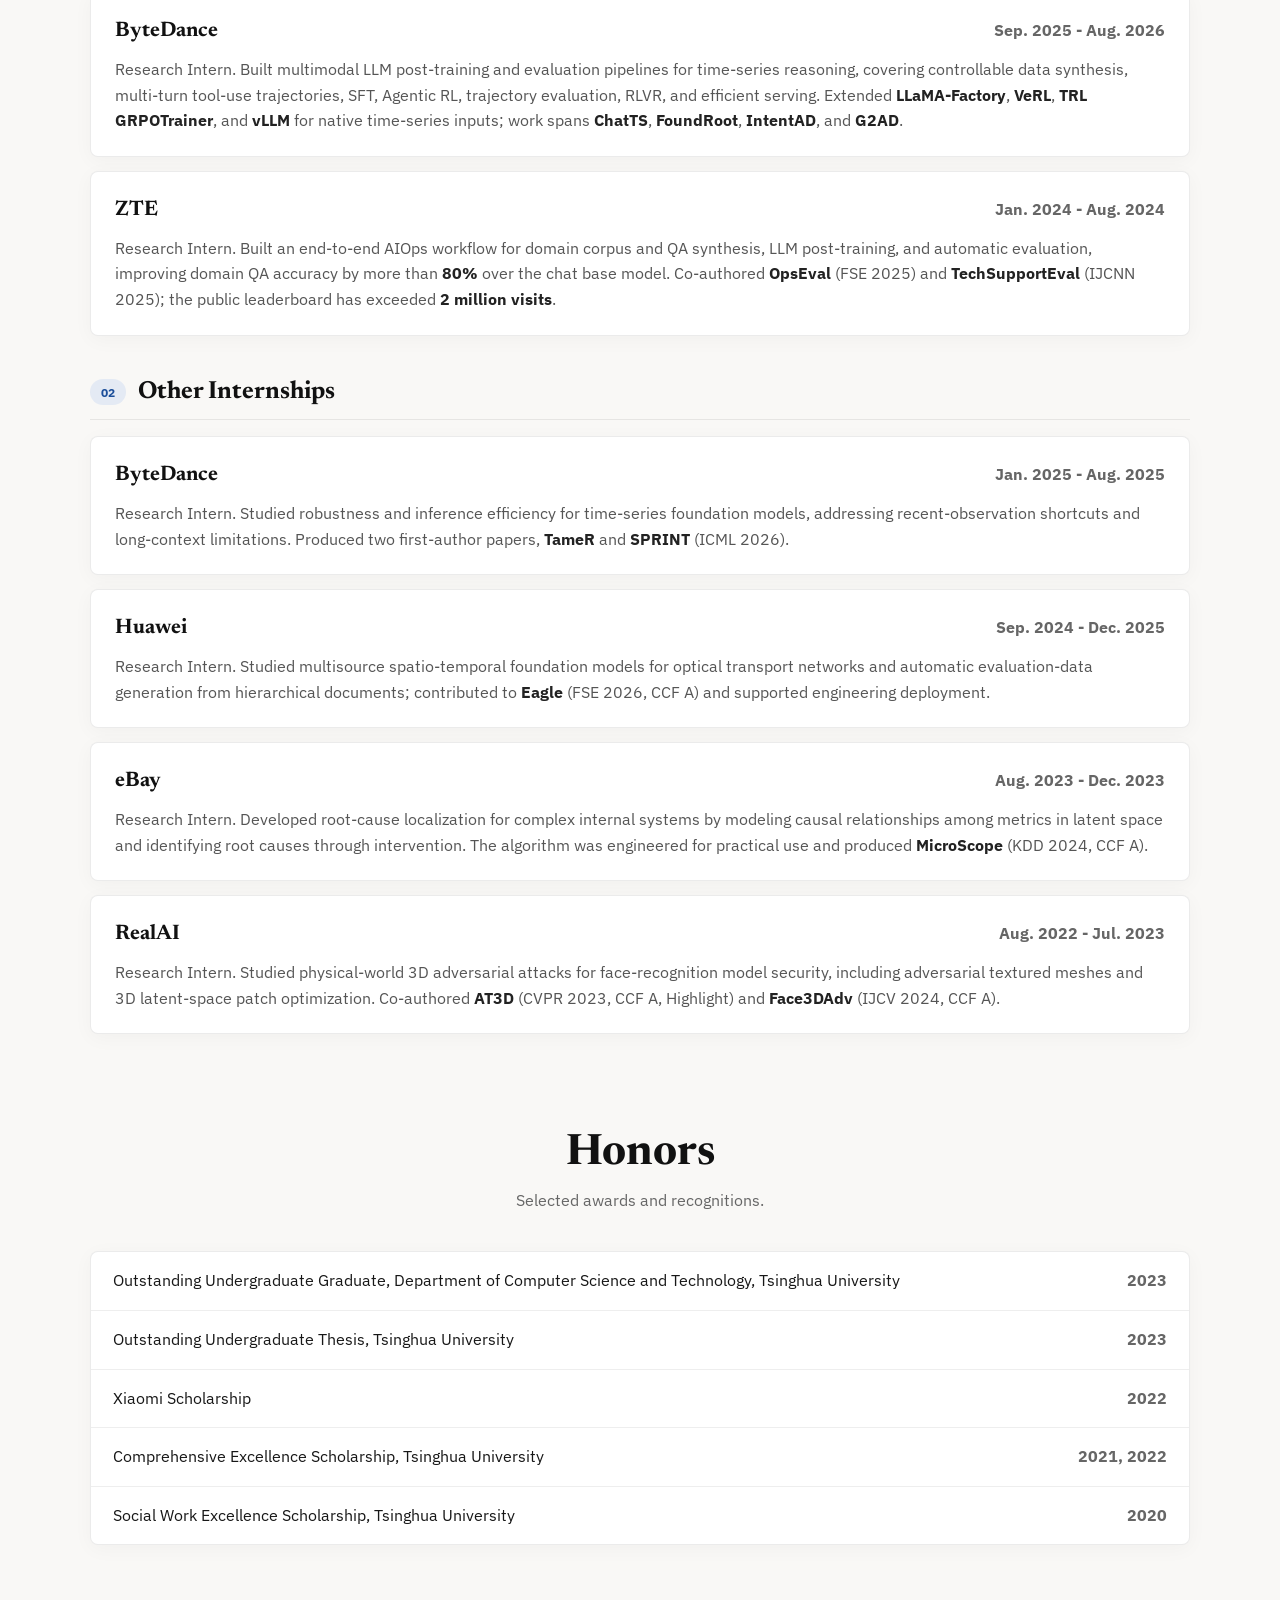
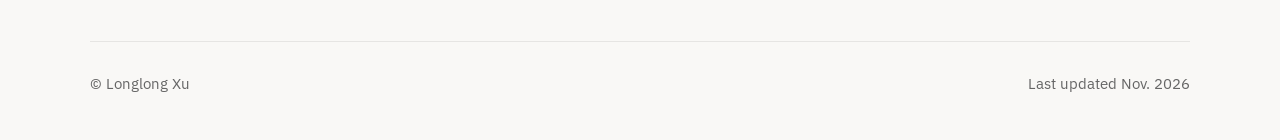
==== commit ed1cb3b8: "Show IntentAD method figure alongside accepted publications" ====
--- a/index.html
+++ b/index.html
@@ -131,7 +131,7 @@
 
         <div class="paper-list">
           <article class="paper-card" id="pub-post-training">
-            <div class="card-thumb tone-blue"><span>Intent-Aligned<br />Agent</span></div>
+            <div class="card-thumb"><img src="assets/publications/generated/intentad.png" alt="IntentAD overall framework: intent-aligned inference, memory retrieval, and two-stage training." /></div>
             <div class="card-content">
               <div class="meta-row"><span>ICSE 2027 · CCF A · Accepted</span><span>First author</span></div>
               <p class="focus-line"><span>Research Focus</span><a href="#research">LLM Post-Training for Time-Series Anomaly Detection</a></p>
